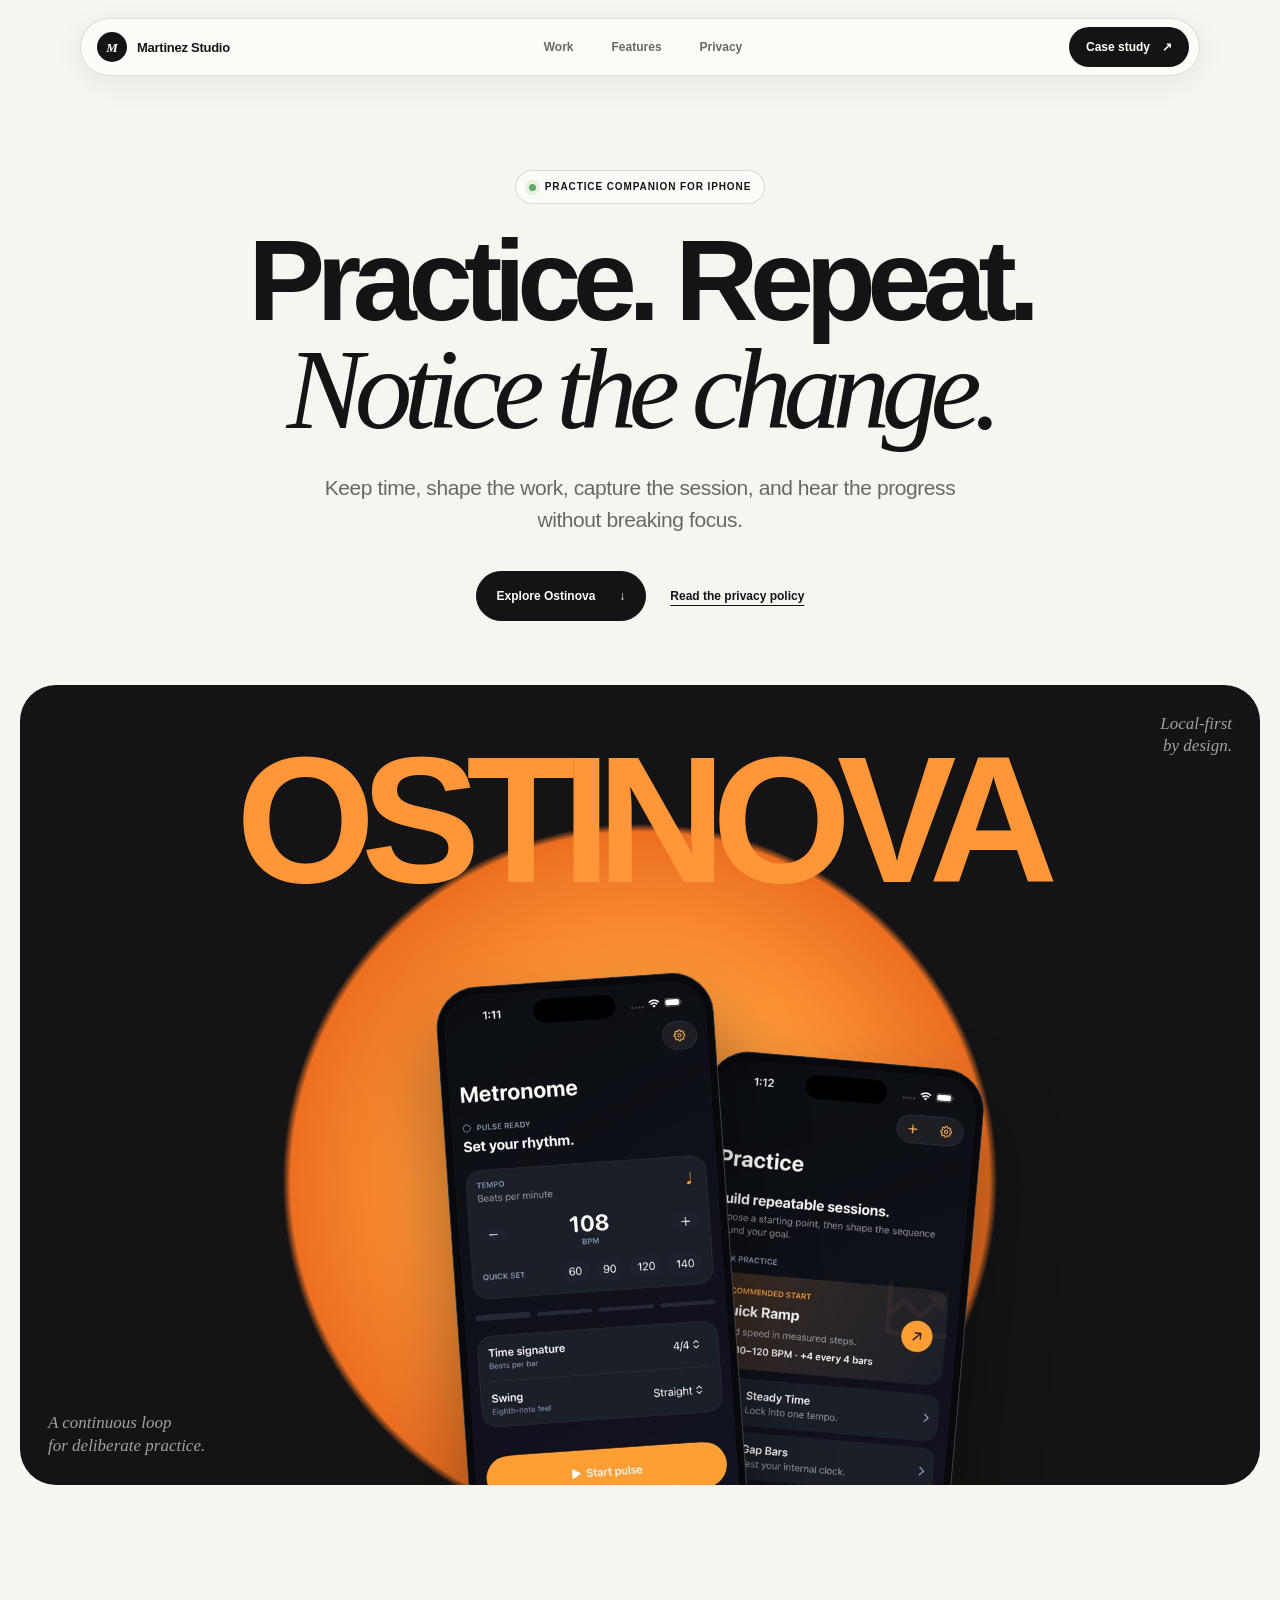
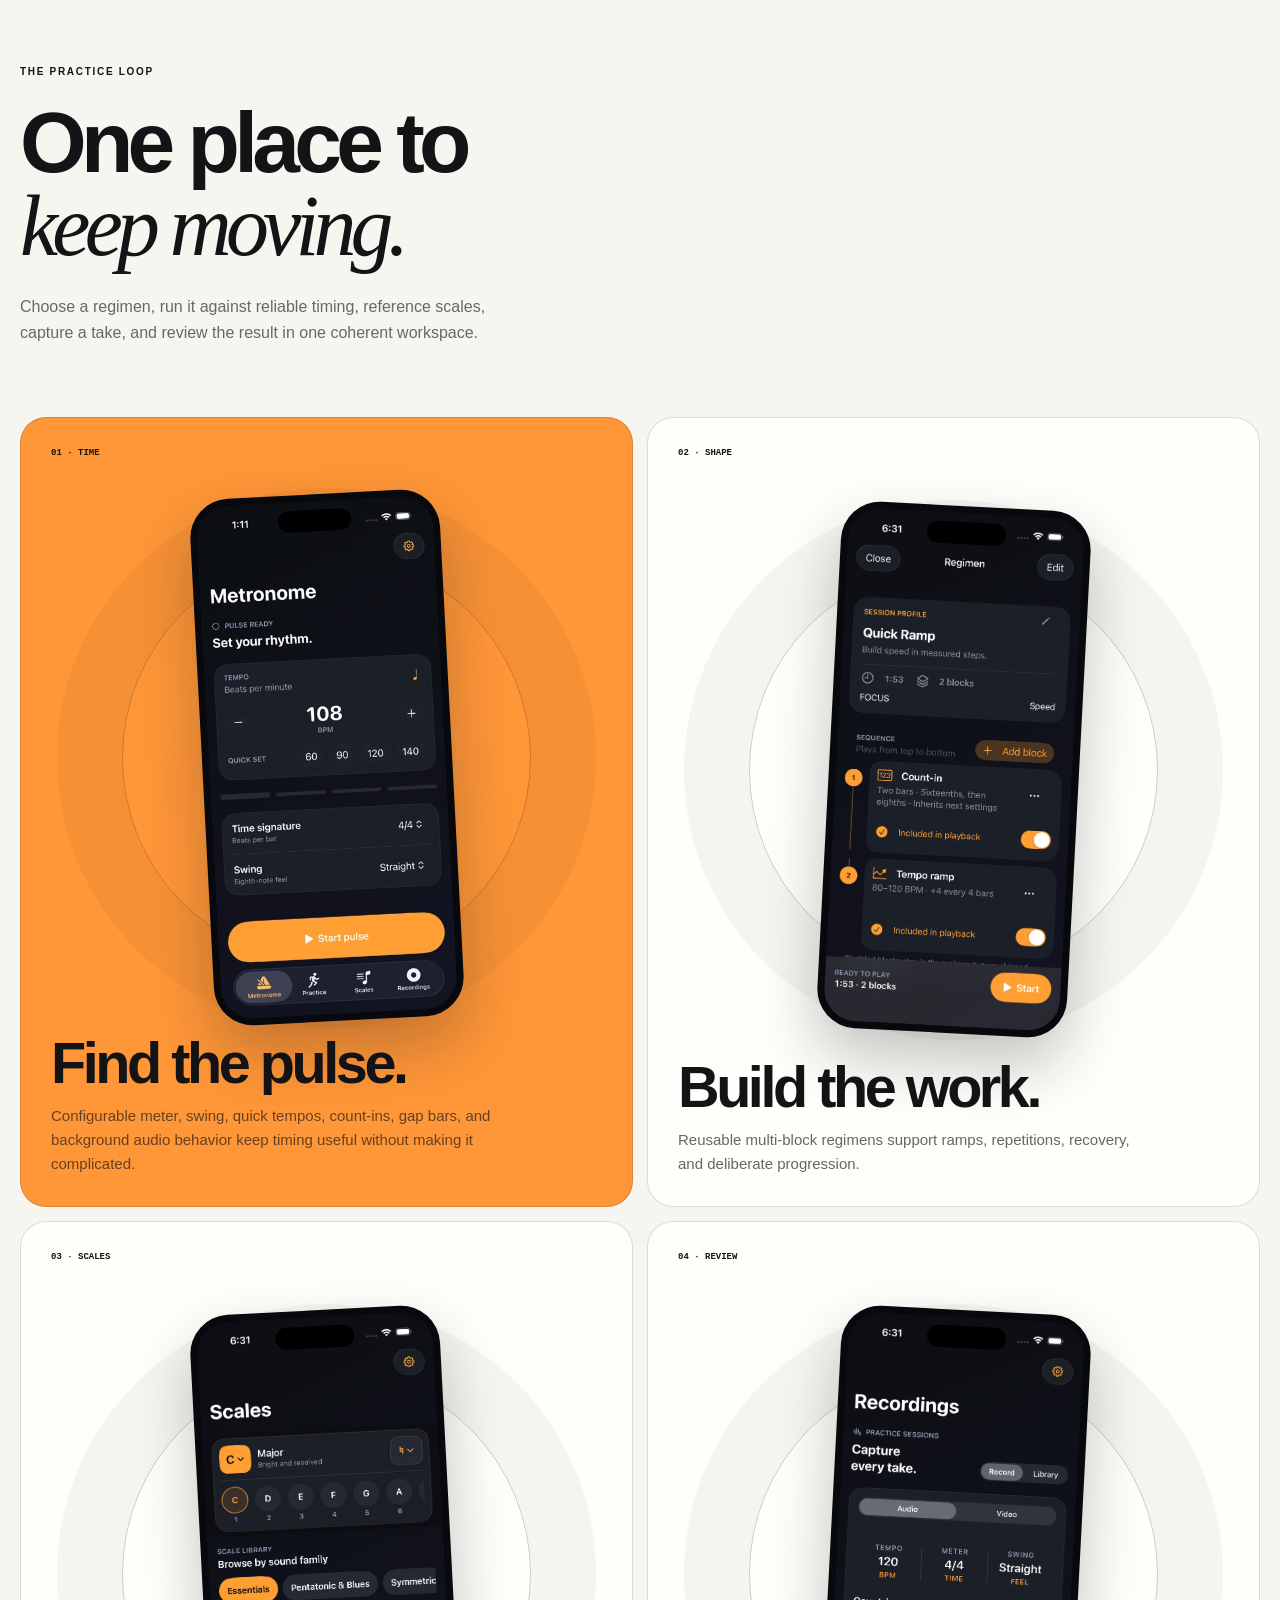
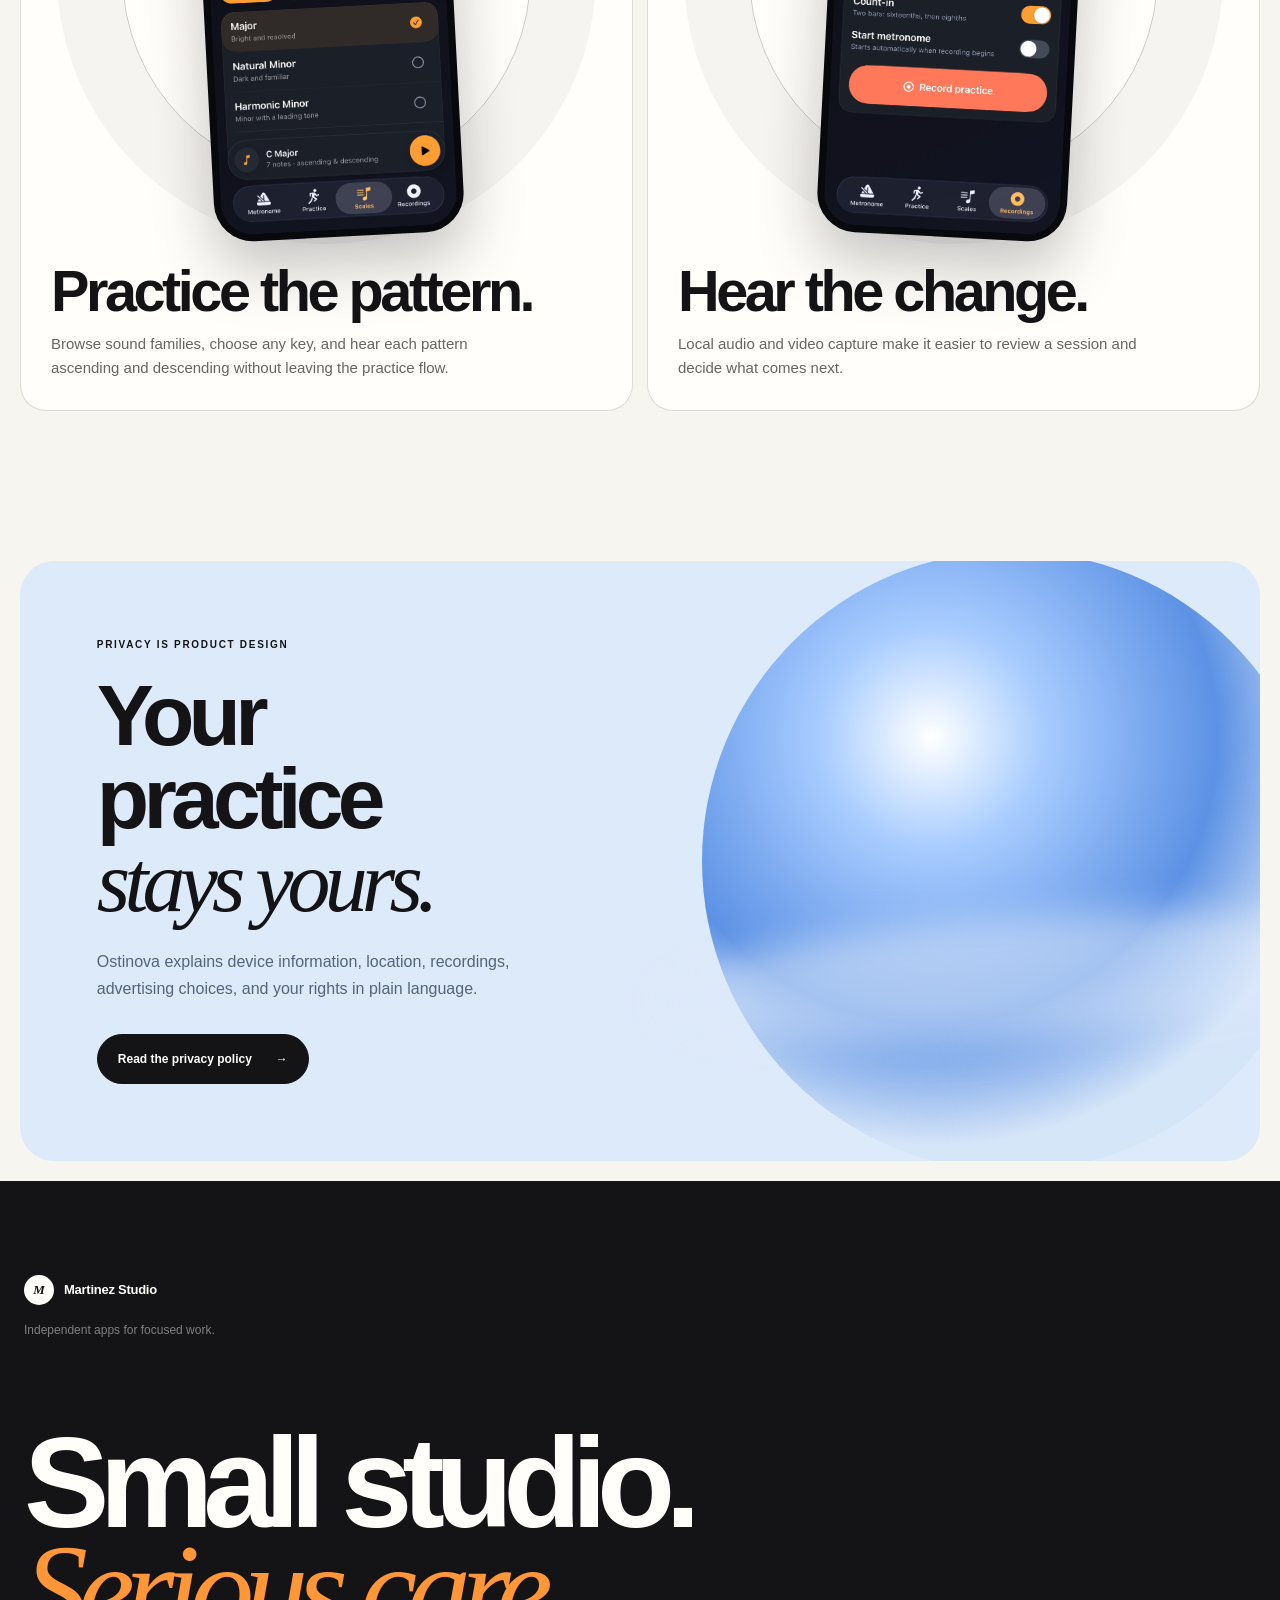
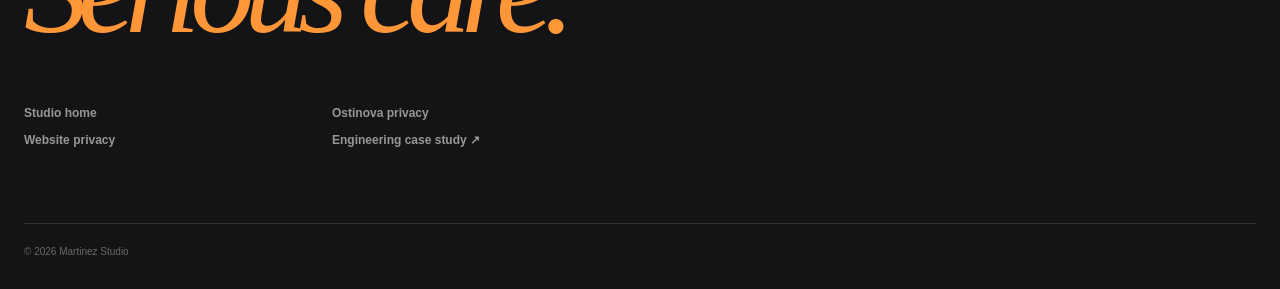
==== apps/ostinova/index.html @ c7e5cc9a "Add Dynamic Islands to Ostinova feature cards" ====
<!doctype html>
<html lang="en">
<head>
  <meta charset="utf-8">
  <meta name="viewport" content="width=device-width, initial-scale=1">
  <meta name="description" content="Ostinova is a local-first iPhone practice companion for timing, regimens, scales, recording, and review.">
  <meta name="theme-color" content="#f7f5f0">
  <title>Ostinova — Martinez Studio</title>
  <link rel="icon" href="../../favicon.svg" type="image/svg+xml">
  <link rel="stylesheet" href="../../styles.css">
  <script src="../../script.js" defer></script>
</head>
<body class="product-page">
  <a class="skip-link" href="#main">Skip to content</a>
  <header class="site-header" data-header>
    <a class="wordmark" href="../../"><span class="wordmark-glyph" aria-hidden="true">M</span><span>Martinez Studio</span></a>
    <nav aria-label="Primary navigation"><a href="../../#work">Work</a><a href="#details">Features</a><a href="privacy.html">Privacy</a></nav>
    <a class="nav-cta" href="https://github.com/omar-martinez-dev/ostinova-showcase">Case study <span aria-hidden="true">↗</span></a>
  </header>
  <main id="main">
    <section class="product-hero">
      <div class="hero-copy">
        <p class="eyebrow eyebrow-pill enter"><span aria-hidden="true"></span> Practice companion for iPhone</p>
        <h1 class="enter delay-1">Practice. Repeat.<br><em>Notice the change.</em></h1>
        <p class="hero-dek enter delay-2">Keep time, shape the work, capture the session, and hear the progress without breaking focus.</p>
        <div class="hero-actions enter delay-3"><a class="button button-dark" href="#details">Explore Ostinova <span aria-hidden="true">↓</span></a><a class="quiet-link" href="privacy.html">Read the privacy policy</a></div>
      </div>
      <div class="product-canvas enter delay-3" aria-label="Ostinova product interface preview">
        <p class="stage-word" aria-hidden="true">OSTINOVA</p>
        <p class="canvas-note canvas-note-left">A continuous loop<br>for deliberate practice.</p>
        <p class="canvas-note canvas-note-right">Local-first<br>by design.</p>
        <figure class="phone phone-main"><img src="../../assets/screenshots/ostinova-metronome.jpg" alt="Ostinova metronome set to 108 beats per minute"></figure>
        <figure class="phone phone-secondary"><img src="../../assets/screenshots/ostinova-practice.jpg" alt="Ostinova practice regimen library"></figure>
      </div>
    </section>

    <section class="product-details" id="details" aria-labelledby="details-title">
      <div class="feature-intro reveal"><p class="eyebrow">The practice loop</p><h2 id="details-title">One place to<br><em>keep moving.</em></h2><p>Choose a regimen, run it against reliable timing, reference scales, capture a take, and review the result in one coherent workspace.</p></div>
      <div class="feature-grid">
        <article class="feature-card reveal">
          <span class="card-number">01 · TIME</span>
          <div class="feature-visual"><div class="feature-device"><img src="../../assets/screenshots/ostinova-metronome.jpg" alt="Ostinova metronome interface"></div></div>
          <h3>Find the pulse.</h3>
          <p>Configurable meter, swing, quick tempos, count-ins, gap bars, and background audio behavior keep timing useful without making it complicated.</p>
        </article>
        <article class="feature-card card-mint reveal">
          <span class="card-number">02 · SHAPE</span>
          <div class="feature-visual"><div class="feature-device has-dynamic-island"><img src="../../assets/screenshots/ostinova-practice-regimen.jpeg" alt="Ostinova Quick Ramp practice regimen" loading="lazy"></div></div>
          <h3>Build the work.</h3>
          <p>Reusable multi-block regimens support ramps, repetitions, recovery, and deliberate progression.</p>
        </article>
        <article class="feature-card card-peach reveal">
          <span class="card-number">03 · SCALES</span>
          <div class="feature-visual"><div class="feature-device has-dynamic-island"><img src="../../assets/screenshots/ostinova-scales.jpeg" alt="Ostinova scale library and playback controls" loading="lazy"></div></div>
          <h3>Practice the pattern.</h3>
          <p>Browse sound families, choose any key, and hear each pattern ascending and descending without leaving the practice flow.</p>
        </article>
        <article class="feature-card card-lilac reveal">
          <span class="card-number">04 · REVIEW</span>
          <div class="feature-visual"><div class="feature-device has-dynamic-island"><img src="../../assets/screenshots/ostinova-recordings.jpeg" alt="Ostinova practice recording controls" loading="lazy"></div></div>
          <h3>Hear the change.</h3>
          <p>Local audio and video capture make it easier to review a session and decide what comes next.</p>
        </article>
      </div>
    </section>

    <section class="privacy-callout product-privacy reveal" aria-labelledby="product-privacy-title">
      <div class="privacy-orb" aria-hidden="true"></div>
      <div class="privacy-copy"><p class="eyebrow">Privacy is product design</p><h2 id="product-privacy-title">Your practice<br><em>stays yours.</em></h2><p>Ostinova explains device information, location, recordings, advertising choices, and your rights in plain language.</p><a class="button button-dark" href="privacy.html">Read the privacy policy <span aria-hidden="true">→</span></a></div>
    </section>
  </main>

  <footer>
    <div class="footer-top"><a class="wordmark" href="../../"><span class="wordmark-glyph" aria-hidden="true">M</span><span>Martinez Studio</span></a><p>Independent apps for focused work.</p></div>
    <p class="footer-statement">Small studio.<br><em>Serious care.</em></p>
    <div class="footer-links"><a href="../../">Studio home</a><a href="privacy.html">Ostinova privacy</a><a href="../../privacy.html">Website privacy</a><a href="https://github.com/omar-martinez-dev/ostinova-showcase">Engineering case study ↗</a></div>
    <p class="copyright">© <span data-year>2026</span> Martinez Studio</p>
  </footer>
</body>
</html>
---- styles.css ----
:root {
  color-scheme: light;
  --paper: #f7f5f0;
  --ink: #141416;
  --muted: #696865;
  --orange: #ff9638;
  --orange-deep: #ec6f22;
  --mint: #dceede;
  --lilac: #e7e1f7;
  --peach: #f4dfd1;
  --sky: #ddeafa;
  --line: rgba(20, 20, 22, .14);
  --white: #fffefa;
  --max: 1240px;
  --ease: cubic-bezier(.22, 1, .36, 1);
}

* { box-sizing: border-box; }
html { scroll-behavior: smooth; background: var(--paper); }
body { margin: 0; min-width: 320px; overflow-x: hidden; background: var(--paper); color: var(--ink); font-family: Inter, ui-sans-serif, -apple-system, BlinkMacSystemFont, "Segoe UI", sans-serif; -webkit-font-smoothing: antialiased; }
img { display: block; max-width: 100%; }
a { color: inherit; }
h1, h2, h3, p, figure { margin-top: 0; }
.skip-link { position: fixed; left: 16px; top: 12px; z-index: 100; padding: 10px 14px; background: var(--ink); color: var(--white); transform: translateY(-160%); }
.skip-link:focus { transform: translateY(0); }

.site-header { position: fixed; z-index: 30; top: 18px; left: 50%; width: min(calc(100% - 40px), 1120px); min-height: 58px; display: grid; grid-template-columns: 1fr auto 1fr; align-items: center; padding: 8px 10px 8px 16px; border: 1px solid var(--line); border-radius: 999px; background: rgba(255,254,250,.78); box-shadow: 0 8px 32px rgba(20,20,22,.06); backdrop-filter: blur(18px); transform: translateX(-50%); transition: background .25s, box-shadow .25s; }
.site-header.is-scrolled { background: rgba(255,254,250,.94); box-shadow: 0 12px 38px rgba(20,20,22,.1); }
.wordmark { display: inline-flex; align-items: center; gap: 10px; width: max-content; color: var(--ink); font-size: 13px; font-weight: 760; letter-spacing: -.02em; text-decoration: none; }
.wordmark-glyph { width: 30px; height: 30px; display: grid; place-items: center; border-radius: 50%; background: var(--ink); color: var(--white); font: italic 700 13px/1 Georgia, serif; }
nav { display: flex; align-items: center; gap: clamp(20px, 3vw, 38px); }
nav a, .nav-cta { color: var(--muted); font-size: 12px; font-weight: 650; text-decoration: none; }
nav a:hover, nav a:focus-visible, .nav-cta:hover, .nav-cta:focus-visible { color: var(--ink); }
.nav-cta { justify-self: end; min-height: 40px; display: inline-flex; align-items: center; gap: 12px; padding: 0 17px; border-radius: 999px; background: var(--ink); color: var(--white); }
.nav-cta:hover, .nav-cta:focus-visible { color: var(--white); }

.hero { width: min(calc(100% - 40px), var(--max)); margin: 0 auto; padding: 164px 0 58px; text-align: center; }
.hero-copy { width: min(900px, 100%); margin: 0 auto 74px; }
.eyebrow { margin-bottom: 22px; color: var(--ink); font-size: 10px; font-weight: 780; letter-spacing: .17em; line-height: 1.4; text-transform: uppercase; }
.eyebrow-pill { width: max-content; display: flex; align-items: center; gap: 9px; margin-inline: auto; padding: 9px 13px; border: 1px solid var(--line); border-radius: 999px; background: rgba(255,255,255,.55); letter-spacing: .09em; }
.eyebrow-pill span { width: 7px; height: 7px; border-radius: 50%; background: #62a865; box-shadow: 0 0 0 4px rgba(98,168,101,.13); }
h1 { margin-bottom: 28px; font-size: clamp(58px, 7.9vw, 108px); font-weight: 680; letter-spacing: -.074em; line-height: .94; }
h1 em, h2 em, .footer-statement em { font-family: Georgia, "Times New Roman", serif; font-weight: 400; }
.hero-dek { max-width: 660px; margin: 0 auto 34px; color: var(--muted); font-size: clamp(17px, 1.7vw, 21px); letter-spacing: -.02em; line-height: 1.55; }
.hero-actions { display: flex; align-items: center; justify-content: center; gap: 24px; }
.button { min-height: 50px; display: inline-flex; align-items: center; justify-content: center; gap: 24px; padding: 0 20px; border: 1px solid var(--ink); border-radius: 999px; font-size: 12px; font-weight: 750; text-decoration: none; transition: transform .25s var(--ease), background .25s; }
.button:hover { transform: translateY(-3px); }
.button-dark { background: var(--ink); color: var(--white); }
.button-light { border-color: var(--white); background: var(--white); color: var(--ink); }
.quiet-link, .text-link { font-size: 12px; font-weight: 700; text-underline-offset: 5px; }

.product-window { overflow: hidden; border: 1px solid rgba(20,20,22,.45); border-radius: 36px; background: var(--ink); box-shadow: 0 28px 80px rgba(20,20,22,.16); text-align: left; }
.window-bar { min-height: 54px; display: grid; grid-template-columns: 1fr auto 1fr; align-items: center; padding: 0 22px; border-bottom: 1px solid rgba(255,255,255,.12); color: rgba(255,255,255,.56); font: 650 9px/1 ui-monospace, SFMono-Regular, Consolas, monospace; letter-spacing: .11em; text-transform: uppercase; }
.window-bar span:last-child { text-align: right; }
.window-status { display: flex; align-items: center; gap: 8px; color: rgba(255,255,255,.82); }
.window-status::before { content: ""; width: 6px; height: 6px; border-radius: 50%; background: var(--orange); }
.window-stage { position: relative; min-height: clamp(570px, 59vw, 730px); overflow: hidden; background: radial-gradient(circle at 50% 60%, #ffad59 0, var(--orange-deep) 29%, #1a1717 30%, var(--ink) 69%); }
.stage-word { position: absolute; top: 7%; left: 50%; width: max-content; margin: 0; color: var(--orange); font-size: clamp(70px, 14vw, 184px); font-weight: 850; letter-spacing: -.08em; line-height: .8; transform: translateX(-50%); }
.stage-caption { position: absolute; z-index: 5; left: 28px; bottom: 27px; margin: 0; color: rgba(255,255,255,.66); font: italic clamp(15px, 1.5vw, 20px)/1.3 Georgia, serif; }
.stage-link { position: absolute; z-index: 5; right: 24px; bottom: 22px; min-height: 44px; display: inline-flex; align-items: center; gap: 18px; padding: 0 17px; border-radius: 999px; background: var(--white); color: var(--ink); font-size: 11px; font-weight: 760; text-decoration: none; }
.phone { position: absolute; z-index: 2; width: min(278px, 25vw); margin: 0; padding: 7px; overflow: hidden; border: 1px solid rgba(255,255,255,.22); border-radius: 42px; background: #08090c; box-shadow: 0 42px 82px rgba(0,0,0,.4); }
.phone img { border-radius: 34px; }
.product-window .phone-main { left: 50%; bottom: -17%; transform: translateX(-68%) rotate(-4deg); }
.product-window .phone-secondary { left: 50%; bottom: -25%; z-index: 1; transform: translateX(13%) rotate(5deg); }

.studio-strip { width: min(calc(100% - 40px), var(--max)); display: grid; grid-template-columns: repeat(3, 1fr); margin: 0 auto; padding: 48px 0 82px; border-bottom: 1px solid var(--line); }
.studio-strip p { margin: 0; color: var(--muted); font-size: 12px; font-weight: 650; text-align: center; }
.studio-strip p + p { border-left: 1px solid var(--line); }
.studio-strip span { margin-right: 8px; color: var(--ink); font: 700 9px ui-monospace, monospace; }

.work, .principles { width: min(calc(100% - 40px), var(--max)); margin: 0 auto; padding: clamp(100px, 12vw, 170px) 0; }
.section-heading { max-width: 920px; margin: 0 auto 76px; text-align: center; }
h2 { margin: 0; font-size: clamp(47px, 6.7vw, 88px); font-weight: 650; letter-spacing: -.067em; line-height: .97; }
.section-heading > p:last-child { max-width: 490px; margin: 28px auto 0; color: var(--muted); font-size: 16px; line-height: 1.65; }
.app-feature { display: grid; grid-template-columns: .92fr 1.08fr; min-height: 680px; overflow: hidden; border-radius: 34px; background: var(--ink); color: var(--white); box-shadow: 0 28px 70px rgba(20,20,22,.12); }
.app-copy { display: flex; flex-direction: column; justify-content: center; padding: clamp(38px, 5vw, 72px); }
.app-meta { display: flex; align-items: center; gap: 14px; margin-bottom: 52px; }
.app-meta img { border-radius: 14px; }
.app-meta .eyebrow { margin-bottom: 5px; color: var(--orange); letter-spacing: .11em; }
.app-meta p:last-child { margin: 0; color: rgba(255,255,255,.5); font-size: 11px; }
.app-feature h3 { margin-bottom: 20px; font-size: clamp(62px, 7vw, 94px); letter-spacing: -.075em; line-height: .86; }
.app-tagline { max-width: 450px; margin-bottom: 20px; font: italic clamp(24px, 2.6vw, 37px)/1.12 Georgia, serif; }
.app-description { max-width: 500px; margin-bottom: 34px; color: rgba(255,255,255,.57); font-size: 15px; line-height: 1.7; }
.app-actions { display: flex; align-items: center; flex-wrap: wrap; gap: 17px 22px; }
.app-actions .text-link { color: rgba(255,255,255,.75); }
.app-visual { position: relative; min-height: 680px; overflow: hidden; display: grid; place-items: center; background: var(--orange); }
.app-visual::before { content: "OSTINOVA"; position: absolute; top: 7%; left: 50%; color: rgba(20,20,22,.86); font-size: clamp(52px, 7vw, 100px); font-weight: 850; letter-spacing: -.08em; line-height: .8; transform: translateX(-50%); }
.app-visual::after { content: ""; position: absolute; bottom: -24%; width: 78%; aspect-ratio: 1; border: 1px solid rgba(20,20,22,.28); border-radius: 50%; box-shadow: 0 0 0 72px rgba(20,20,22,.05), 0 0 0 144px rgba(20,20,22,.04); }
.app-visual img { position: relative; z-index: 2; width: min(285px, 58%); border: 7px solid #08090c; border-radius: 41px; box-shadow: 0 38px 68px rgba(20,20,22,.29); transform: translateY(75px) rotate(2deg); transition: transform .55s var(--ease); }
.app-visual:hover img { transform: translateY(60px) rotate(0); }
.app-visual-label { position: absolute; z-index: 3; right: 23px; bottom: 22px; color: rgba(20,20,22,.78); font-size: 9px; font-weight: 800; letter-spacing: .13em; text-transform: uppercase; }

.principles { border-top: 1px solid var(--line); }
.principles-intro { max-width: 800px; margin-bottom: 66px; }
.principles-intro h2 em { color: var(--muted); }
.principle-grid { display: grid; grid-template-columns: repeat(3, 1fr); gap: 14px; }
.principle-card { min-height: 420px; display: flex; flex-direction: column; padding: 25px; border: 1px solid rgba(20,20,22,.1); border-radius: 26px; }
.card-number { font: 700 9px ui-monospace, monospace; }
.card-symbol { width: 58px; height: 58px; display: grid; place-items: center; margin: 60px auto 52px; border: 1px solid rgba(20,20,22,.15); border-radius: 50%; background: rgba(255,255,255,.38); font: 400 28px/1 Georgia, serif; }
.principle-card h3 { margin: auto 0 13px; font-size: clamp(27px, 2.8vw, 39px); letter-spacing: -.05em; line-height: 1; }
.principle-card p { margin: 0; color: rgba(20,20,22,.65); font-size: 14px; line-height: 1.55; }
.card-mint { background: var(--mint); }.card-lilac { background: var(--lilac); }.card-peach { background: var(--peach); }

.privacy-callout { position: relative; width: min(calc(100% - 40px), var(--max)); min-height: 590px; display: flex; align-items: center; margin: 0 auto 20px; overflow: hidden; border-radius: 34px; background: var(--sky); }
.privacy-orb { position: absolute; right: -5%; width: min(620px, 58vw); aspect-ratio: 1; border-radius: 50%; background: radial-gradient(circle at 37% 30%, #fff 0, #a8ccff 19%, #5c91e4 49%, rgba(92,145,228,.05) 70%); filter: blur(.2px); }
.privacy-orb::after { content: ""; position: absolute; left: -8%; right: -8%; bottom: 21%; height: 20%; border-radius: 50%; background: rgba(221,234,250,.56); filter: blur(18px); transform: rotate(-4deg); }
.privacy-copy { position: relative; z-index: 2; width: min(610px, 56%); padding: clamp(38px, 6vw, 82px); }
.privacy-copy > p:not(.eyebrow) { max-width: 460px; margin: 25px 0 32px; color: #53647b; font-size: 16px; line-height: 1.65; }

footer { display: grid; grid-template-columns: 1fr 1fr; gap: 40px 80px; padding: 94px max(24px, calc((100% - var(--max)) / 2)) 32px; background: var(--ink); color: var(--white); }
footer .wordmark { color: var(--white); }
footer .wordmark-glyph { background: var(--white); color: var(--ink); }
.footer-top > p { margin: 18px 0 0; color: rgba(255,255,255,.46); font-size: 12px; }
.footer-statement { grid-column: 1 / -1; margin: 54px 0 24px; font-size: clamp(58px, 10vw, 138px); font-weight: 650; letter-spacing: -.078em; line-height: .82; }
.footer-statement em { color: var(--orange); }
.footer-links { align-self: end; display: grid; grid-template-columns: repeat(2, minmax(140px, 1fr)); gap: 13px 40px; }
.footer-links a { color: rgba(255,255,255,.56); font-size: 12px; font-weight: 650; text-decoration: none; }
.footer-links a:hover { color: var(--white); }
.copyright { grid-column: 1 / -1; margin: 36px 0 0; padding-top: 22px; border-top: 1px solid rgba(255,255,255,.12); color: rgba(255,255,255,.36); font-size: 10px; }

.product-hero { width: min(calc(100% - 40px), var(--max)); margin: 0 auto; padding: 170px 0 70px; text-align: center; }
.product-hero .hero-copy { margin-bottom: 64px; }
.product-hero h1 { font-size: clamp(62px, 9vw, 122px); }
.product-canvas { position: relative; min-height: clamp(600px, 66vw, 800px); overflow: hidden; border-radius: 36px; background: radial-gradient(circle at 50% 62%, #ffab53 0, var(--orange) 26%, var(--orange-deep) 44%, #141416 45%); }
.product-canvas .stage-word { top: 8%; color: var(--orange); }
.product-canvas .phone-main { left: 50%; bottom: -10%; transform: translateX(-67%) rotate(-4deg); }
.product-canvas .phone-secondary { left: 50%; bottom: -20%; z-index: 1; transform: translateX(16%) rotate(5deg); }
.canvas-note { position: absolute; z-index: 5; margin: 0; color: rgba(255,255,255,.6); font: italic 17px/1.3 Georgia, serif; text-align: left; }
.canvas-note-left { left: 28px; bottom: 28px; }.canvas-note-right { right: 28px; top: 28px; text-align: right; }
.product-details { width: min(calc(100% - 40px), var(--max)); margin: 0 auto; padding: 110px 0 150px; }
.feature-intro { max-width: 760px; margin-bottom: 70px; }
.feature-intro > p:last-child { max-width: 520px; margin: 26px 0 0; color: var(--muted); font-size: 16px; line-height: 1.65; }
.feature-grid { display: grid; grid-template-columns: repeat(2, minmax(0, 1fr)); gap: 14px; }
.feature-card { min-height: 790px; display: flex; flex-direction: column; padding: 30px; border-radius: 26px; background: var(--white); border: 1px solid var(--line); }
.feature-card:first-child { background: var(--orange); }
.feature-card .card-number { margin-bottom: 22px; }
.feature-card h3 { margin-bottom: 13px; font-size: clamp(36px, 4.5vw, 66px); letter-spacing: -.06em; line-height: .95; }
.feature-card p { max-width: 480px; margin-bottom: 0; color: rgba(20,20,22,.65); font-size: 15px; line-height: 1.6; }
.feature-visual { position: relative; flex: 1; display: grid; place-items: center; min-height: 420px; }
.feature-visual::before { content: ""; position: absolute; width: 74%; aspect-ratio: 1; border: 1px solid rgba(20,20,22,.22); border-radius: 50%; box-shadow: 0 0 0 65px rgba(20,20,22,.04); }
.feature-device { position: relative; z-index: 2; width: min(250px, 63%); overflow: hidden; padding: 7px; border-radius: 39px; background: #08090c; box-shadow: 0 28px 60px rgba(20,20,22,.25); transform: rotate(-3deg); }
.feature-device img { width: 100%; border-radius: 32px; }
.feature-device.has-dynamic-island::after { content: ""; position: absolute; z-index: 3; top: calc(7px + 1.75%); left: 50%; width: 31.5%; aspect-ratio: 116 / 32; border-radius: 999px; background: #000; transform: translateX(-50%); pointer-events: none; }
.feature-card:nth-child(even) .feature-device { transform: rotate(3deg); }
.product-privacy { margin-bottom: 20px; }

.content-page { width: min(760px, calc(100% - 44px)); margin: 0 auto; padding: 150px 0 100px; }
.content-page h1 { font-size: clamp(54px, 8vw, 96px); }
.content-page h2 { margin: 54px 0 16px; font-size: clamp(28px, 4vw, 44px); }
.content-page p, .content-page li { color: var(--muted); font-size: 17px; line-height: 1.75; }
.content-page .lead { color: var(--ink); font-size: clamp(21px, 3vw, 29px); }

.enter { opacity: 0; transform: translateY(22px); animation: enter .85s var(--ease) forwards; }
.delay-1 { animation-delay: .08s; }.delay-2 { animation-delay: .16s; }.delay-3 { animation-delay: .24s; }
.reveal { opacity: 0; transform: translateY(26px); transition: opacity .8s var(--ease), transform .8s var(--ease); }
.reveal.is-visible { opacity: 1; transform: none; }
@keyframes enter { to { opacity: 1; transform: none; } }

@media (max-width: 920px) {
  .site-header { grid-template-columns: 1fr auto; }
  .site-header nav { display: none; }
  .phone { width: min(270px, 36vw); }
  .app-feature { grid-template-columns: 1fr; }
  .app-visual { min-height: 620px; }
  .principle-grid { grid-template-columns: 1fr; }
  .principle-card { min-height: 330px; }
  .card-symbol { margin: 30px auto; }
  .feature-grid { grid-template-columns: 1fr; }
  .feature-card, .feature-card:first-child { min-height: 720px; }
}

@media (max-width: 680px) {
  .site-header { top: 10px; width: calc(100% - 20px); padding-left: 12px; }
  .wordmark > span:last-child { display: none; }
  .hero, .product-hero { width: min(calc(100% - 24px), var(--max)); padding-top: 124px; }
  .hero-copy { margin-bottom: 48px; }
  h1 { font-size: clamp(49px, 15.5vw, 70px); }
  .hero-actions { flex-direction: column; gap: 18px; }
  .product-window, .product-canvas { border-radius: 24px; }
  .window-bar { grid-template-columns: 1fr 1fr; padding-inline: 15px; }
  .window-bar span:last-child { display: none; }
  .window-stage, .product-canvas { min-height: 505px; }
  .stage-word { top: 10%; font-size: 17vw; }
  .phone { width: min(215px, 52vw); border-radius: 34px; }
  .phone img { border-radius: 27px; }
  .product-window .phone-main, .product-canvas .phone-main { bottom: -10%; transform: translateX(-70%) rotate(-4deg); }
  .product-window .phone-secondary, .product-canvas .phone-secondary { bottom: -19%; transform: translateX(10%) rotate(5deg); }
  .stage-caption { display: none; }
  .stage-link { right: 50%; bottom: 16px; transform: translateX(50%); white-space: nowrap; }
  .studio-strip { width: calc(100% - 24px); grid-template-columns: 1fr; padding-block: 30px 64px; }
  .studio-strip p { padding: 13px 0; }
  .studio-strip p + p { border-left: 0; border-top: 1px solid var(--line); }
  .work, .principles, .product-details, .privacy-callout { width: calc(100% - 24px); }
  .app-feature { border-radius: 24px; }
  .app-copy { padding: 38px 24px 44px; }
  .app-visual { min-height: 530px; }
  .app-visual img { width: min(235px, 62%); }
  .privacy-callout { min-height: 620px; align-items: flex-end; border-radius: 24px; }
  .privacy-orb { top: -7%; right: -23%; width: 110vw; }
  .privacy-copy { width: 100%; padding: 32px 25px 38px; }
  footer { grid-template-columns: 1fr; padding-top: 70px; }
  .footer-statement { margin-top: 36px; }
  .footer-links { grid-template-columns: 1fr; }
  .canvas-note-right { display: none; }
  .feature-card, .feature-card:first-child { min-height: 680px; }
}

@media (prefers-reduced-motion: reduce) {
  html { scroll-behavior: auto; }
  *, *::before, *::after { animation: none !important; transition: none !important; }
  .enter, .reveal { opacity: 1; transform: none; }
}
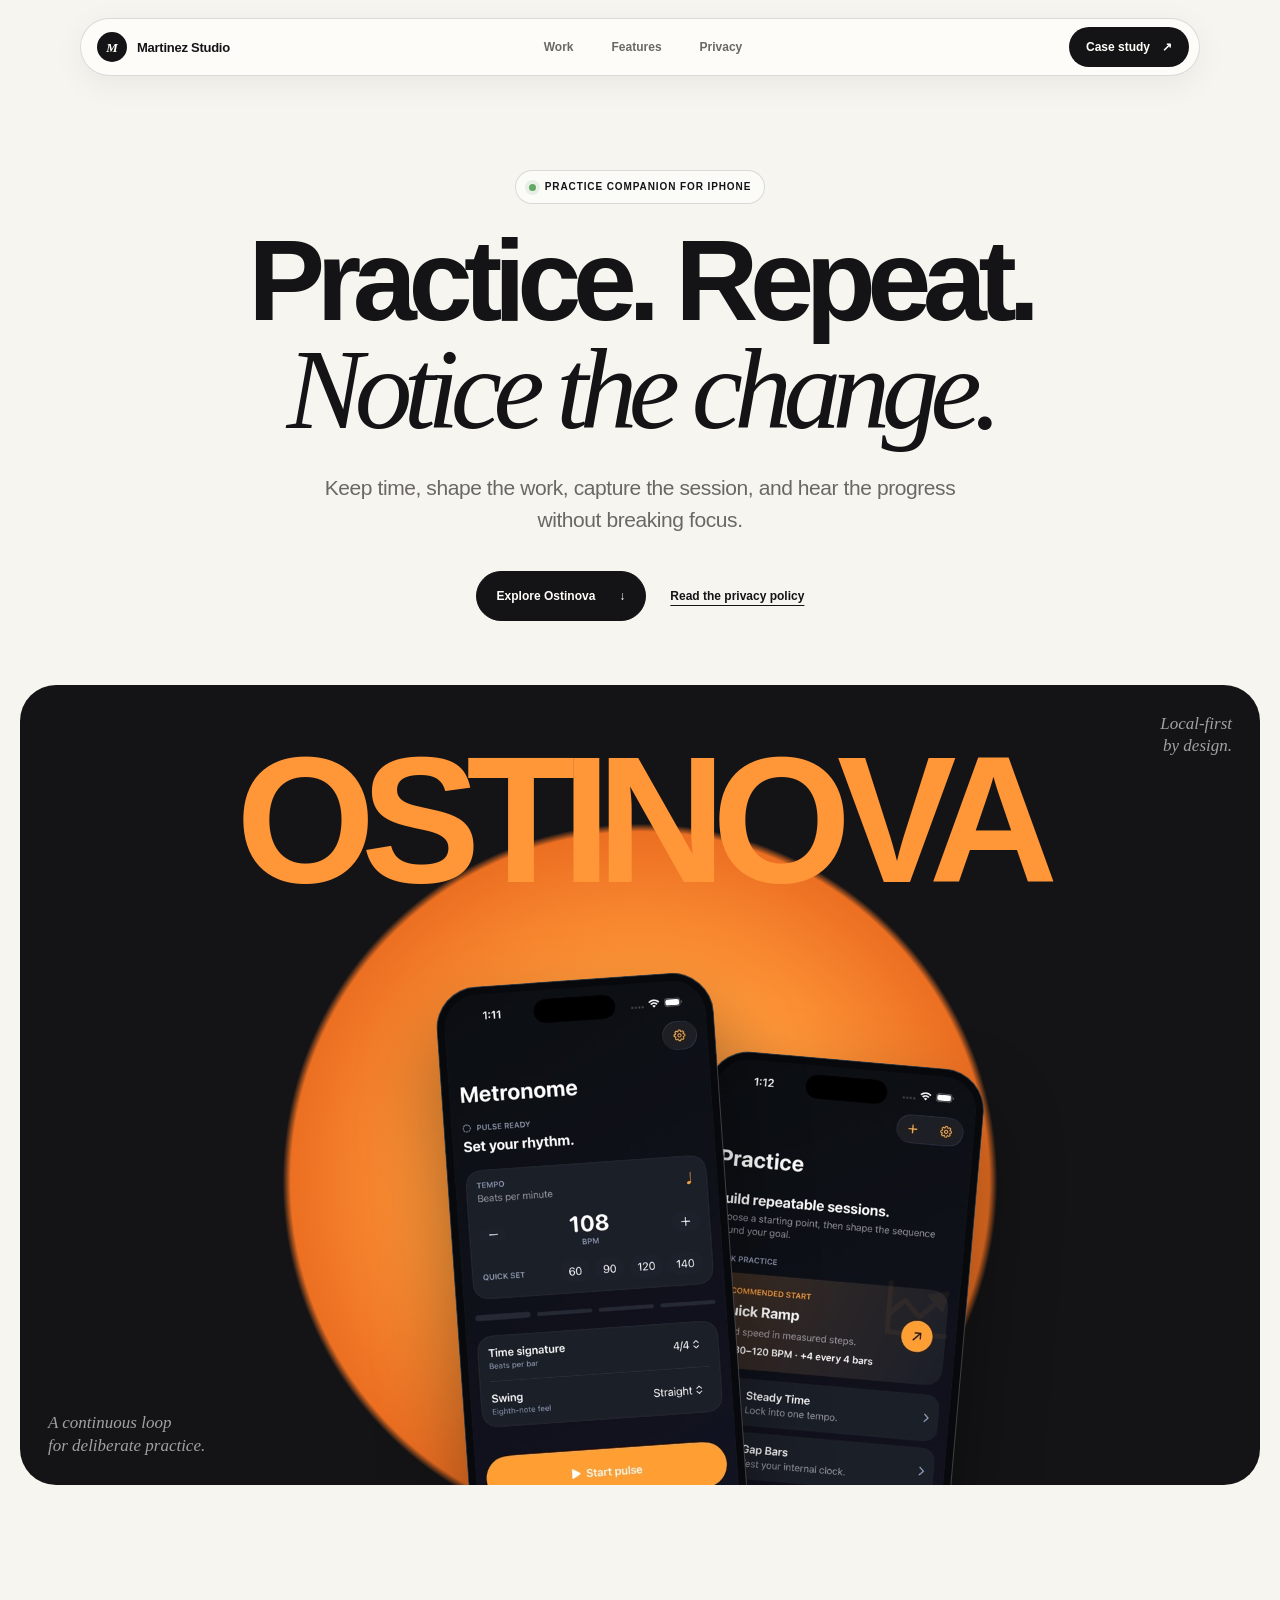
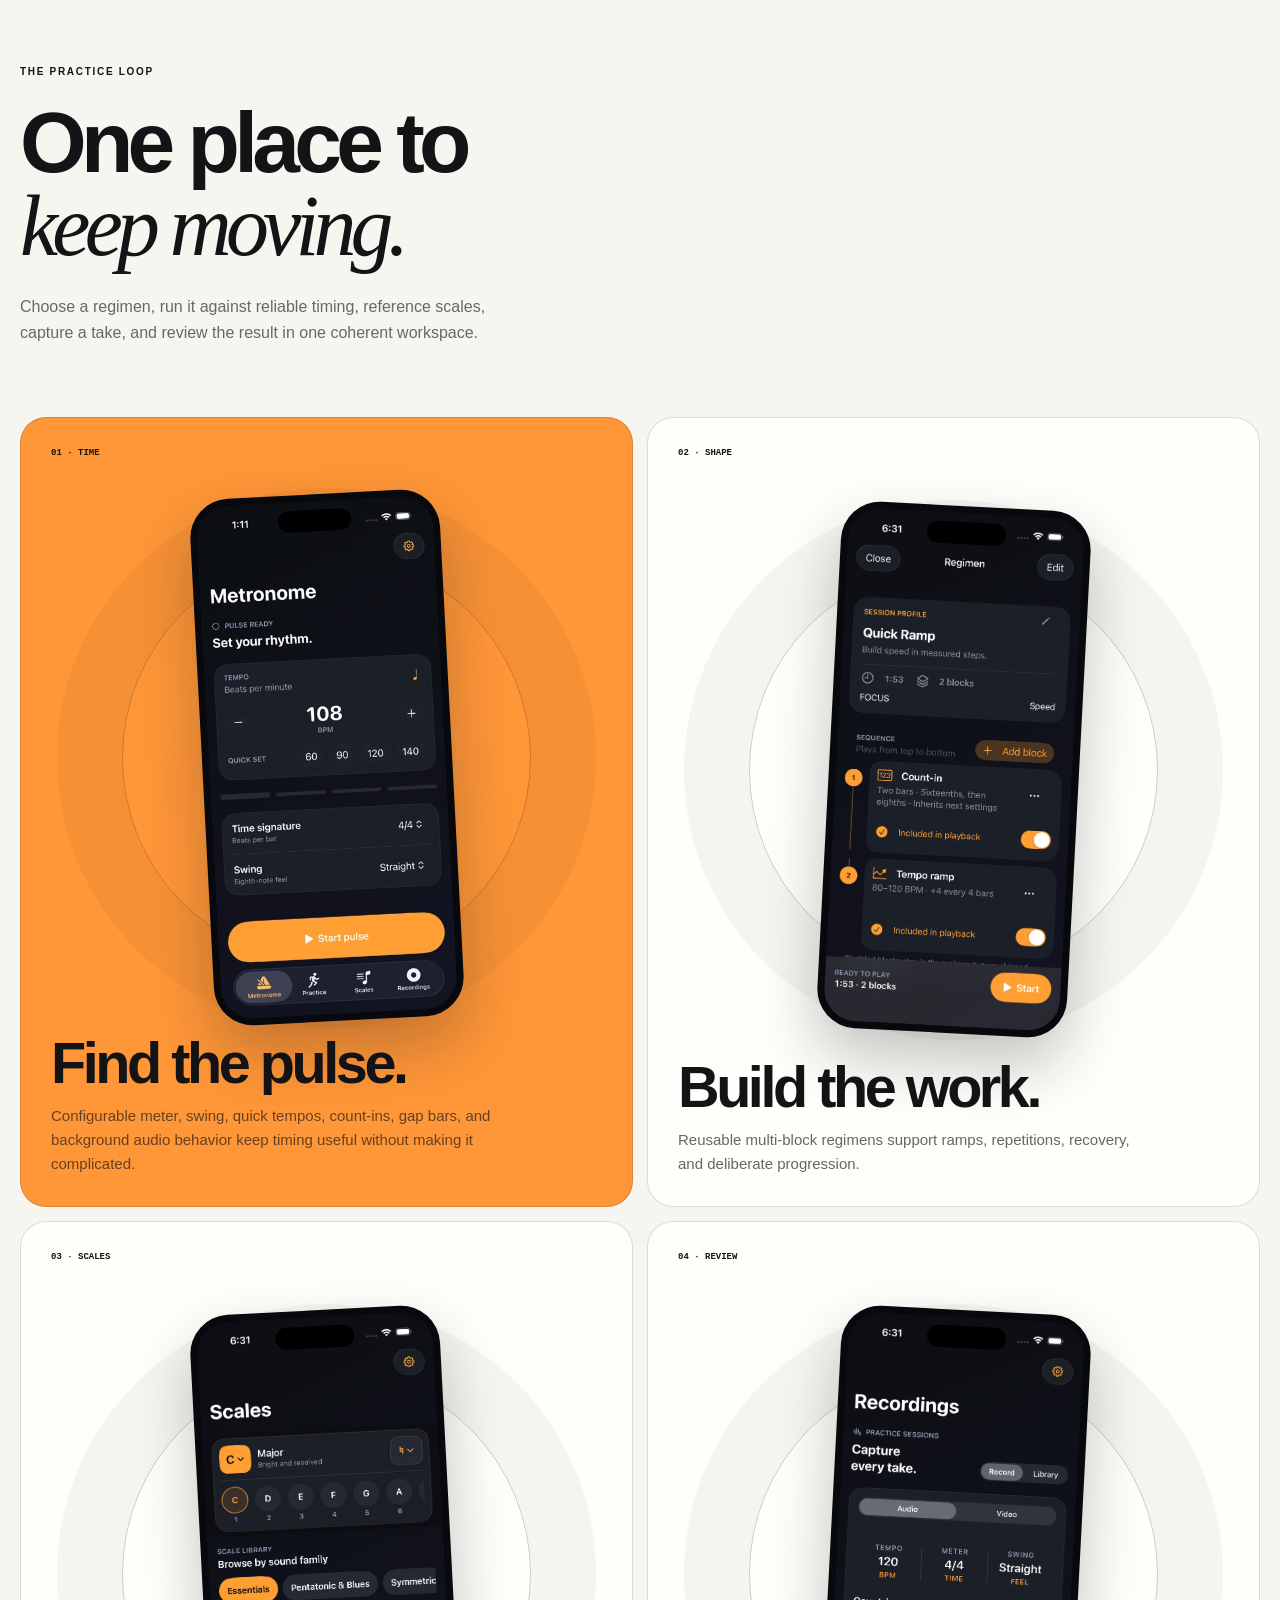
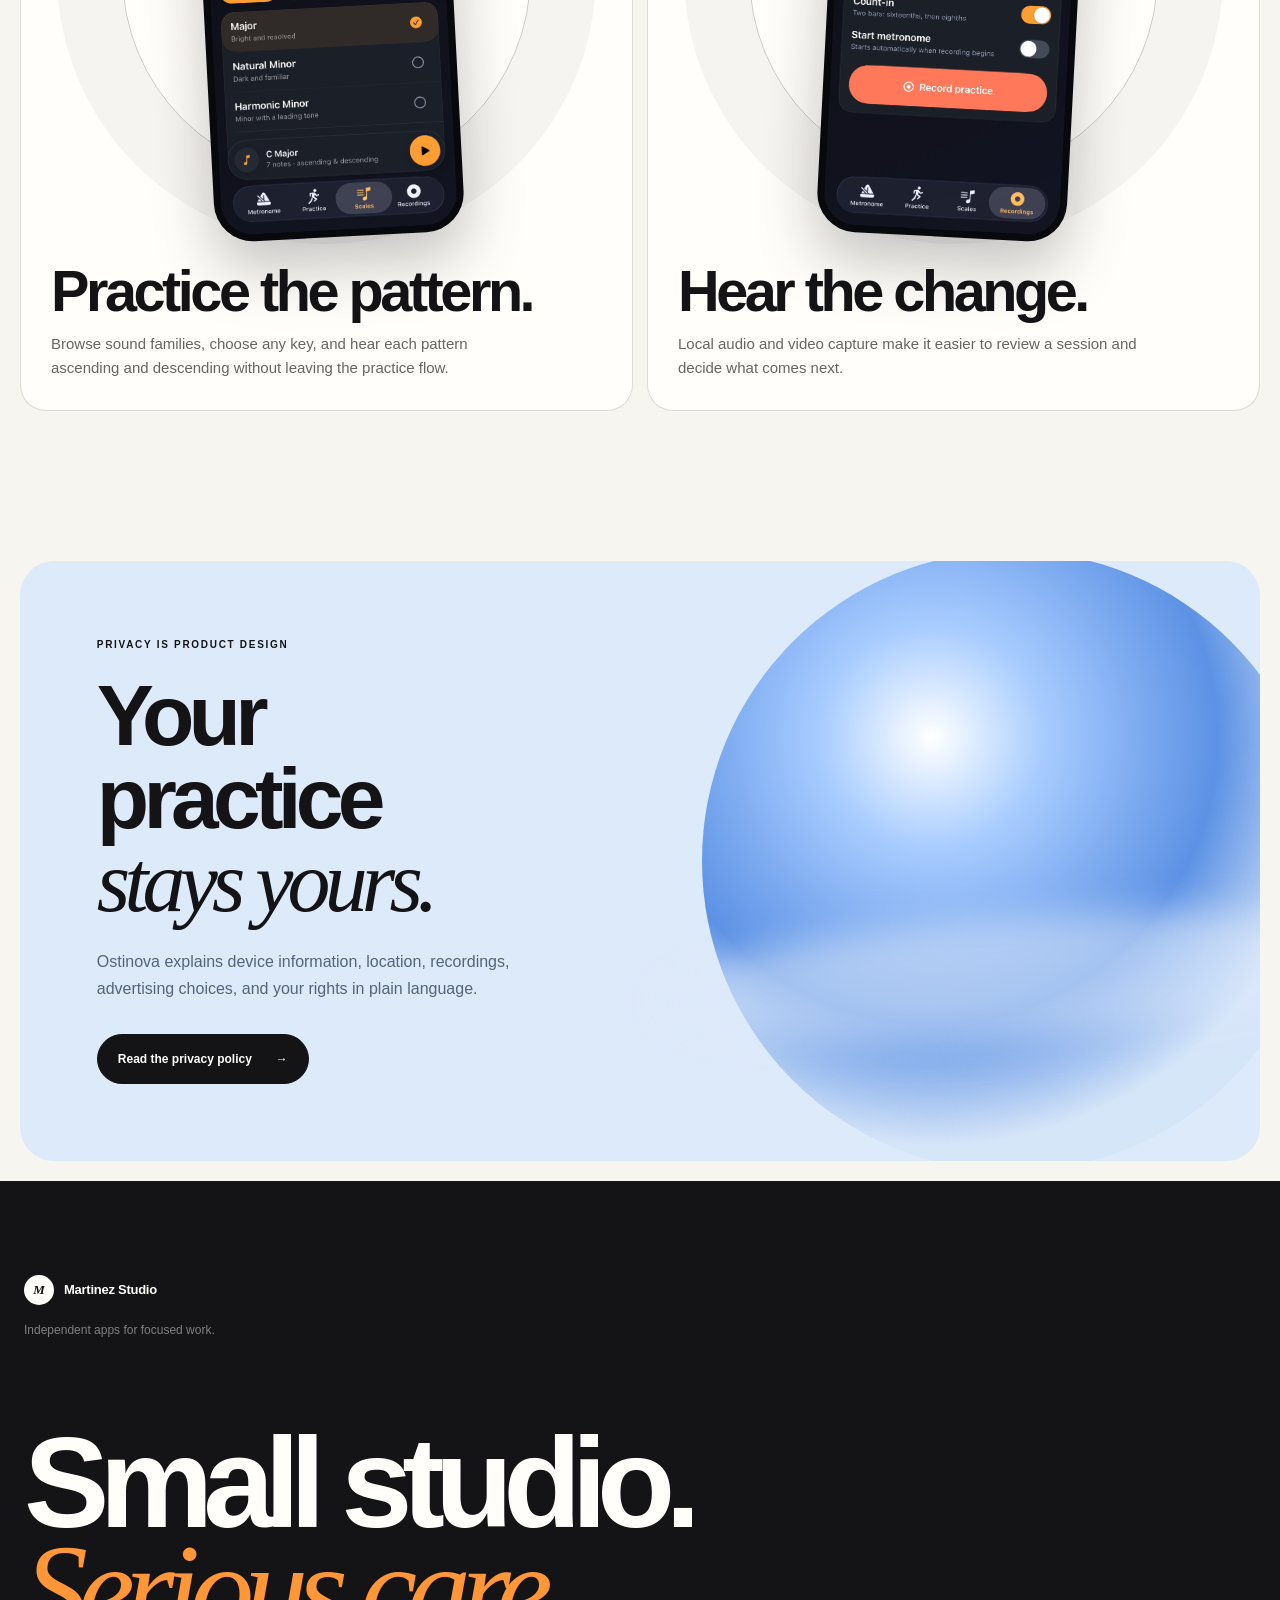
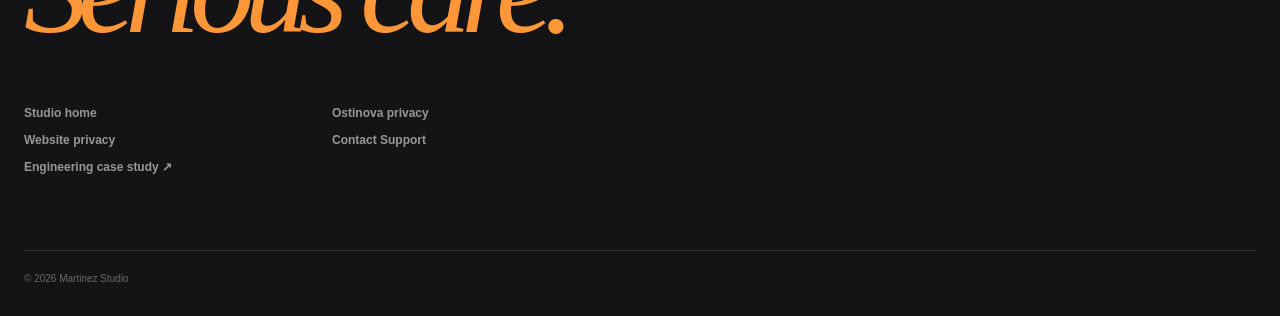
==== commit 2d81d6a8: "Add website privacy and support pages" ====
--- a/apps/ostinova/index.html
+++ b/apps/ostinova/index.html
@@ -73,7 +73,7 @@
   <footer>
     <div class="footer-top"><a class="wordmark" href="../../"><span class="wordmark-glyph" aria-hidden="true">M</span><span>Martinez Studio</span></a><p>Independent apps for focused work.</p></div>
     <p class="footer-statement">Small studio.<br><em>Serious care.</em></p>
-    <div class="footer-links"><a href="../../">Studio home</a><a href="privacy.html">Ostinova privacy</a><a href="../../privacy.html">Website privacy</a><a href="https://github.com/omar-martinez-dev/ostinova-showcase">Engineering case study ↗</a></div>
+    <div class="footer-links"><a href="../../">Studio home</a><a href="privacy.html">Ostinova privacy</a><a href="../../privacy.html">Website privacy</a><a href="../../support.html">Contact Support</a><a href="https://github.com/omar-martinez-dev/ostinova-showcase">Engineering case study ↗</a></div>
     <p class="copyright">© <span data-year>2026</span> Martinez Studio</p>
   </footer>
 </body>
--- a/styles.css
+++ b/styles.css
@@ -150,6 +150,28 @@
 .content-page p, .content-page li { color: var(--muted); font-size: 17px; line-height: 1.75; }
 .content-page .lead { color: var(--ink); font-size: clamp(21px, 3vw, 29px); }
 
+.legal-page, .support-main { width: min(1040px, calc(100% - 44px)); margin: 0 auto; padding: 160px 0 120px; }
+.legal-hero { padding-bottom: 64px; border-bottom: 1px solid var(--line); }
+.legal-hero h1, .support-main h1 { max-width: 900px; margin-bottom: 30px; font-size: clamp(54px, 8vw, 100px); }
+.legal-hero .lead { max-width: 680px; margin: 0; color: var(--muted); font-size: clamp(19px, 2.2vw, 25px); line-height: 1.55; }
+.legal-updated { margin: 28px 0 0; color: var(--muted); font: 700 10px/1.4 ui-monospace, SFMono-Regular, Consolas, monospace; letter-spacing: .12em; text-transform: uppercase; }
+.legal-layout { display: grid; grid-template-columns: 220px minmax(0, 1fr); gap: clamp(50px, 8vw, 100px); padding-top: 64px; align-items: start; }
+.legal-nav { position: sticky; top: 110px; padding: 24px; border: 1px solid var(--line); border-radius: 22px; background: var(--white); }
+.legal-nav p { margin: 0 0 14px; font: 780 10px/1.4 ui-monospace, SFMono-Regular, Consolas, monospace; letter-spacing: .12em; text-transform: uppercase; }
+.legal-nav ol { display: grid; gap: 11px; margin: 0; padding-left: 20px; color: var(--muted); font-size: 13px; line-height: 1.45; }
+.legal-nav a { text-decoration: none; }
+.legal-nav a:hover, .legal-nav a:focus-visible { color: var(--ink); text-decoration: underline; text-underline-offset: 4px; }
+.legal-sections section { scroll-margin-top: 110px; }
+.legal-sections section + section { margin-top: 54px; padding-top: 54px; border-top: 1px solid var(--line); }
+.legal-sections h2 { margin: 0 0 18px; font-size: clamp(30px, 4vw, 48px); letter-spacing: -.05em; line-height: 1; }
+.legal-sections p, .legal-sections li { color: var(--muted); font-size: 16px; line-height: 1.75; }
+.legal-sections ul { display: grid; gap: 10px; padding-left: 22px; }
+.legal-sections a, .support-card a { font-weight: 750; text-underline-offset: 5px; }
+.support-main { min-height: 78vh; }
+.support-main .eyebrow { margin-bottom: 24px; }
+.support-card { margin-top: 54px; padding: clamp(34px, 6vw, 70px); border: 1px solid rgba(20,20,22,.16); border-radius: 34px; background: var(--orange); }
+.support-card p { max-width: 760px; margin: 0; font-size: clamp(22px, 3.5vw, 38px); letter-spacing: -.035em; line-height: 1.3; }
+
 .enter { opacity: 0; transform: translateY(22px); animation: enter .85s var(--ease) forwards; }
 .delay-1 { animation-delay: .08s; }.delay-2 { animation-delay: .16s; }.delay-3 { animation-delay: .24s; }
 .reveal { opacity: 0; transform: translateY(26px); transition: opacity .8s var(--ease), transform .8s var(--ease); }
@@ -167,6 +189,8 @@
   .card-symbol { margin: 30px auto; }
   .feature-grid { grid-template-columns: 1fr; }
   .feature-card, .feature-card:first-child { min-height: 720px; }
+  .legal-layout { grid-template-columns: 1fr; }
+  .legal-nav { position: static; }
 }
 
 @media (max-width: 680px) {
@@ -203,6 +227,10 @@
   .footer-links { grid-template-columns: 1fr; }
   .canvas-note-right { display: none; }
   .feature-card, .feature-card:first-child { min-height: 680px; }
+  .legal-page, .support-main { width: calc(100% - 24px); padding-top: 124px; }
+  .legal-hero { padding-bottom: 44px; }
+  .legal-layout { gap: 42px; padding-top: 42px; }
+  .support-card { border-radius: 24px; }
 }
 
 @media (prefers-reduced-motion: reduce) {
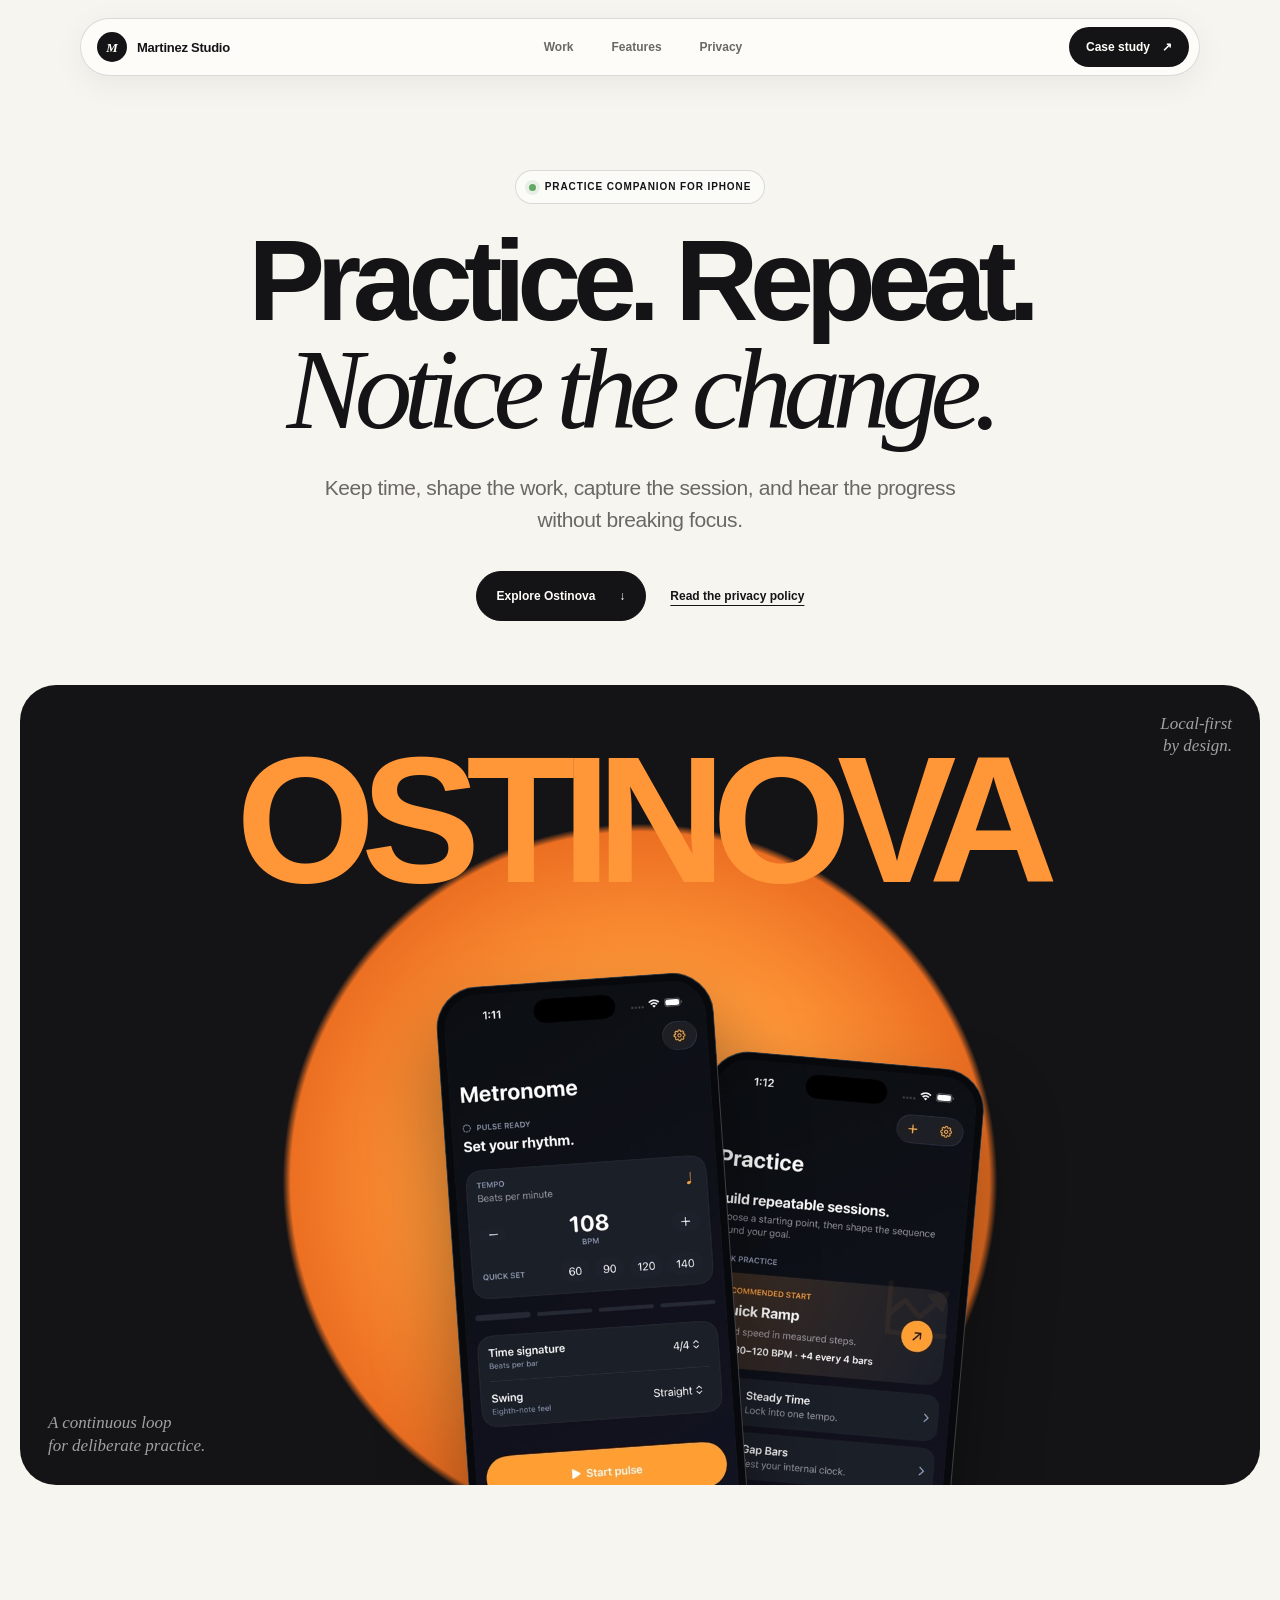
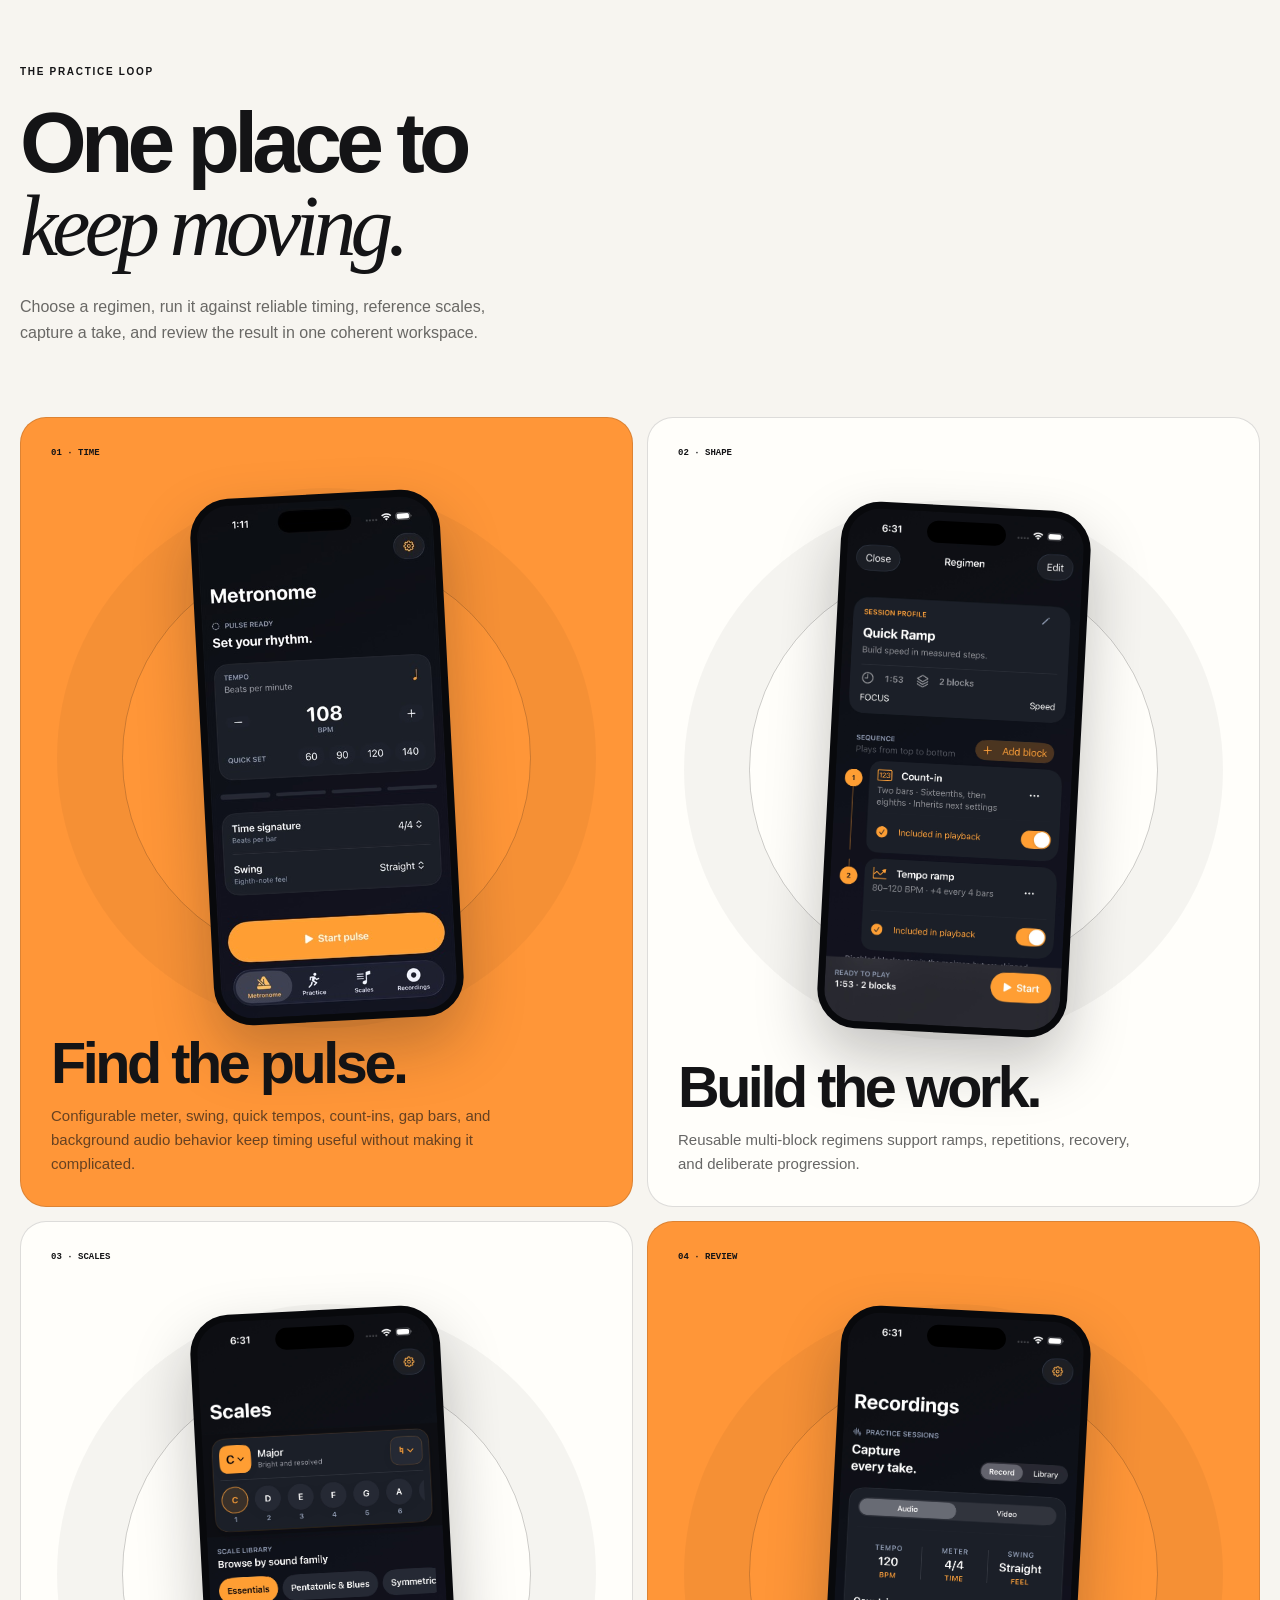
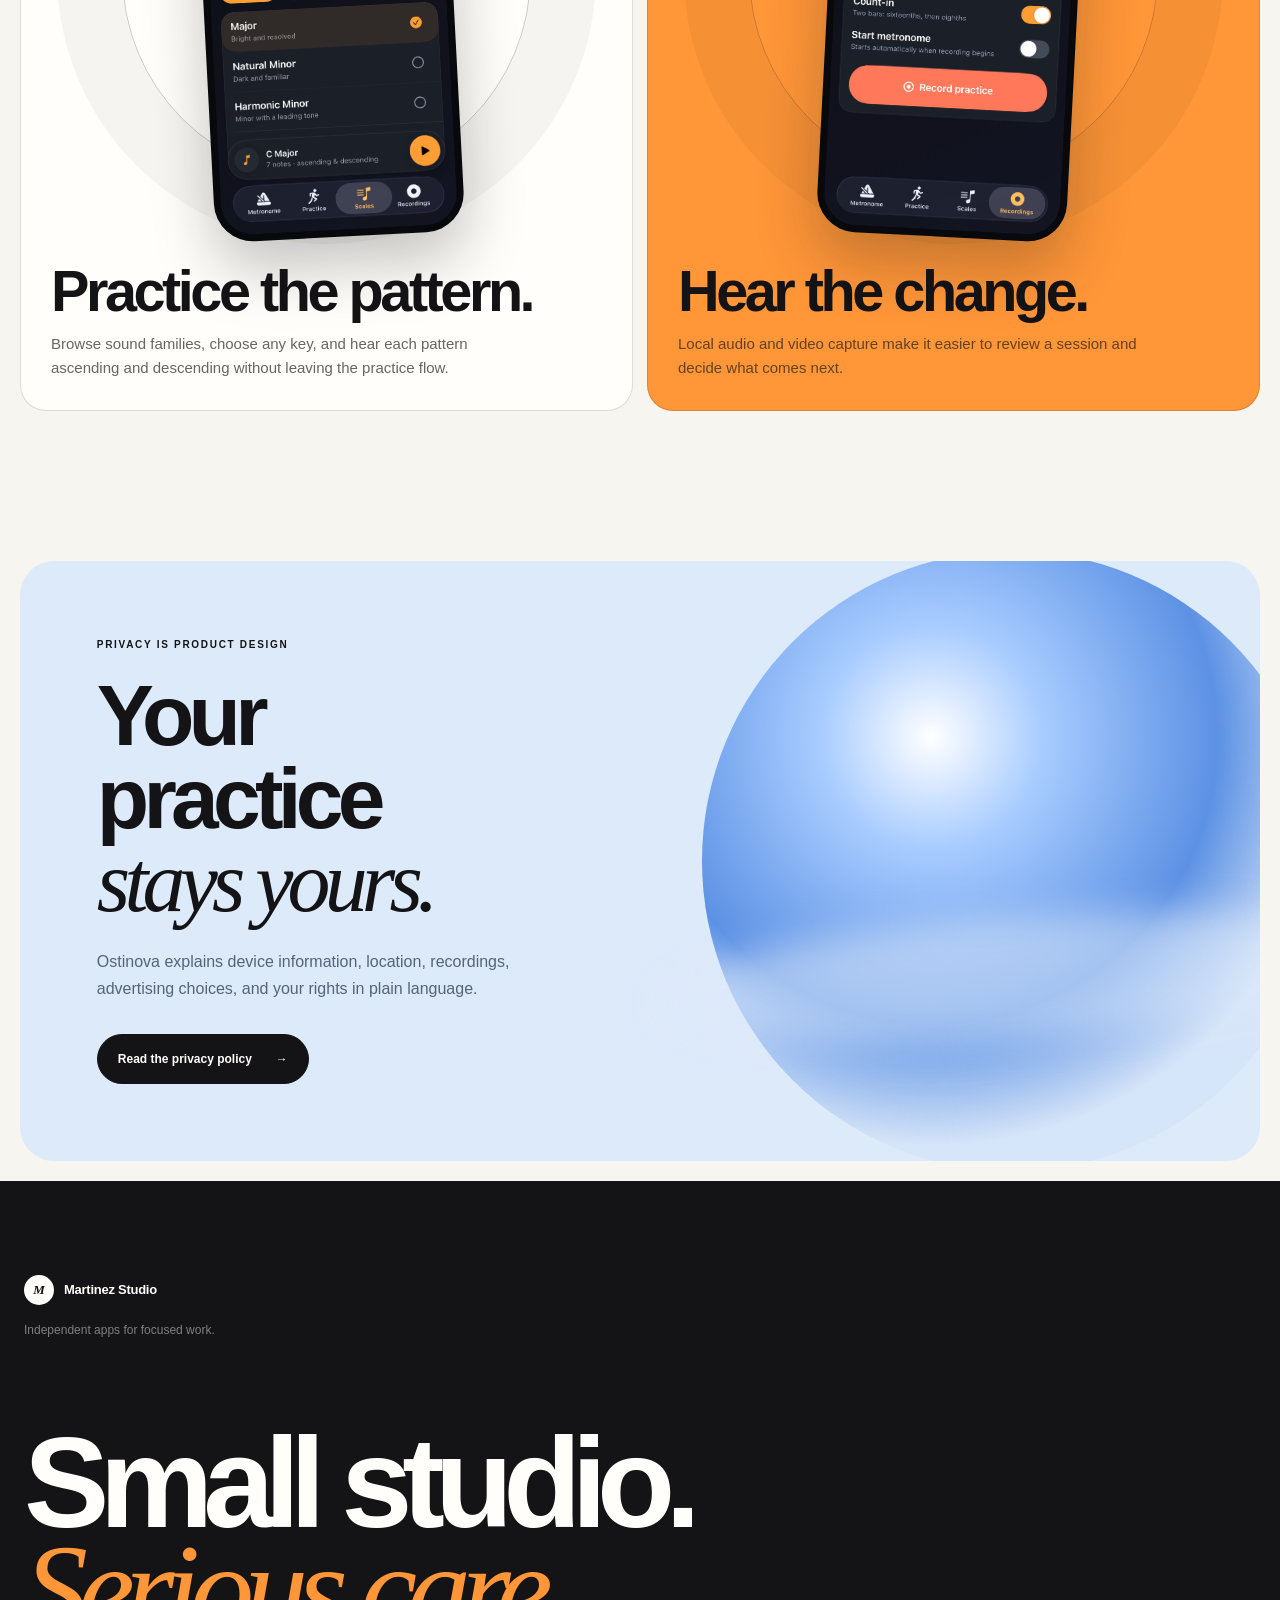
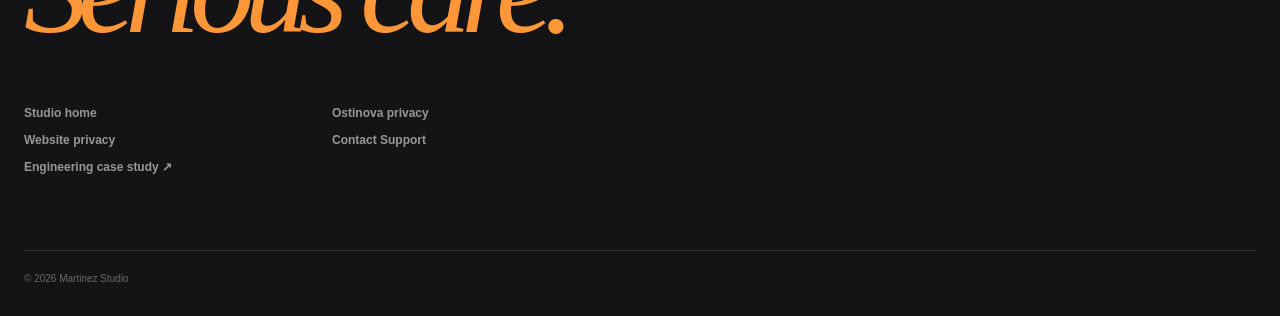
==== commit a7cfeb51: "Match Review card to orange feature color" ====
--- a/apps/ostinova/index.html
+++ b/apps/ostinova/index.html
@@ -55,7 +55,7 @@
           <h3>Practice the pattern.</h3>
           <p>Browse sound families, choose any key, and hear each pattern ascending and descending without leaving the practice flow.</p>
         </article>
-        <article class="feature-card card-lilac reveal">
+        <article class="feature-card card-orange reveal">
           <span class="card-number">04 · REVIEW</span>
           <div class="feature-visual"><div class="feature-device has-dynamic-island"><img src="../../assets/screenshots/ostinova-recordings.jpeg" alt="Ostinova practice recording controls" loading="lazy"></div></div>
           <h3>Hear the change.</h3>
--- a/styles.css
+++ b/styles.css
@@ -133,6 +133,7 @@
 .feature-grid { display: grid; grid-template-columns: repeat(2, minmax(0, 1fr)); gap: 14px; }
 .feature-card { min-height: 790px; display: flex; flex-direction: column; padding: 30px; border-radius: 26px; background: var(--white); border: 1px solid var(--line); }
 .feature-card:first-child { background: var(--orange); }
+.feature-card.card-orange { background: var(--orange); }
 .feature-card .card-number { margin-bottom: 22px; }
 .feature-card h3 { margin-bottom: 13px; font-size: clamp(36px, 4.5vw, 66px); letter-spacing: -.06em; line-height: .95; }
 .feature-card p { max-width: 480px; margin-bottom: 0; color: rgba(20,20,22,.65); font-size: 15px; line-height: 1.6; }
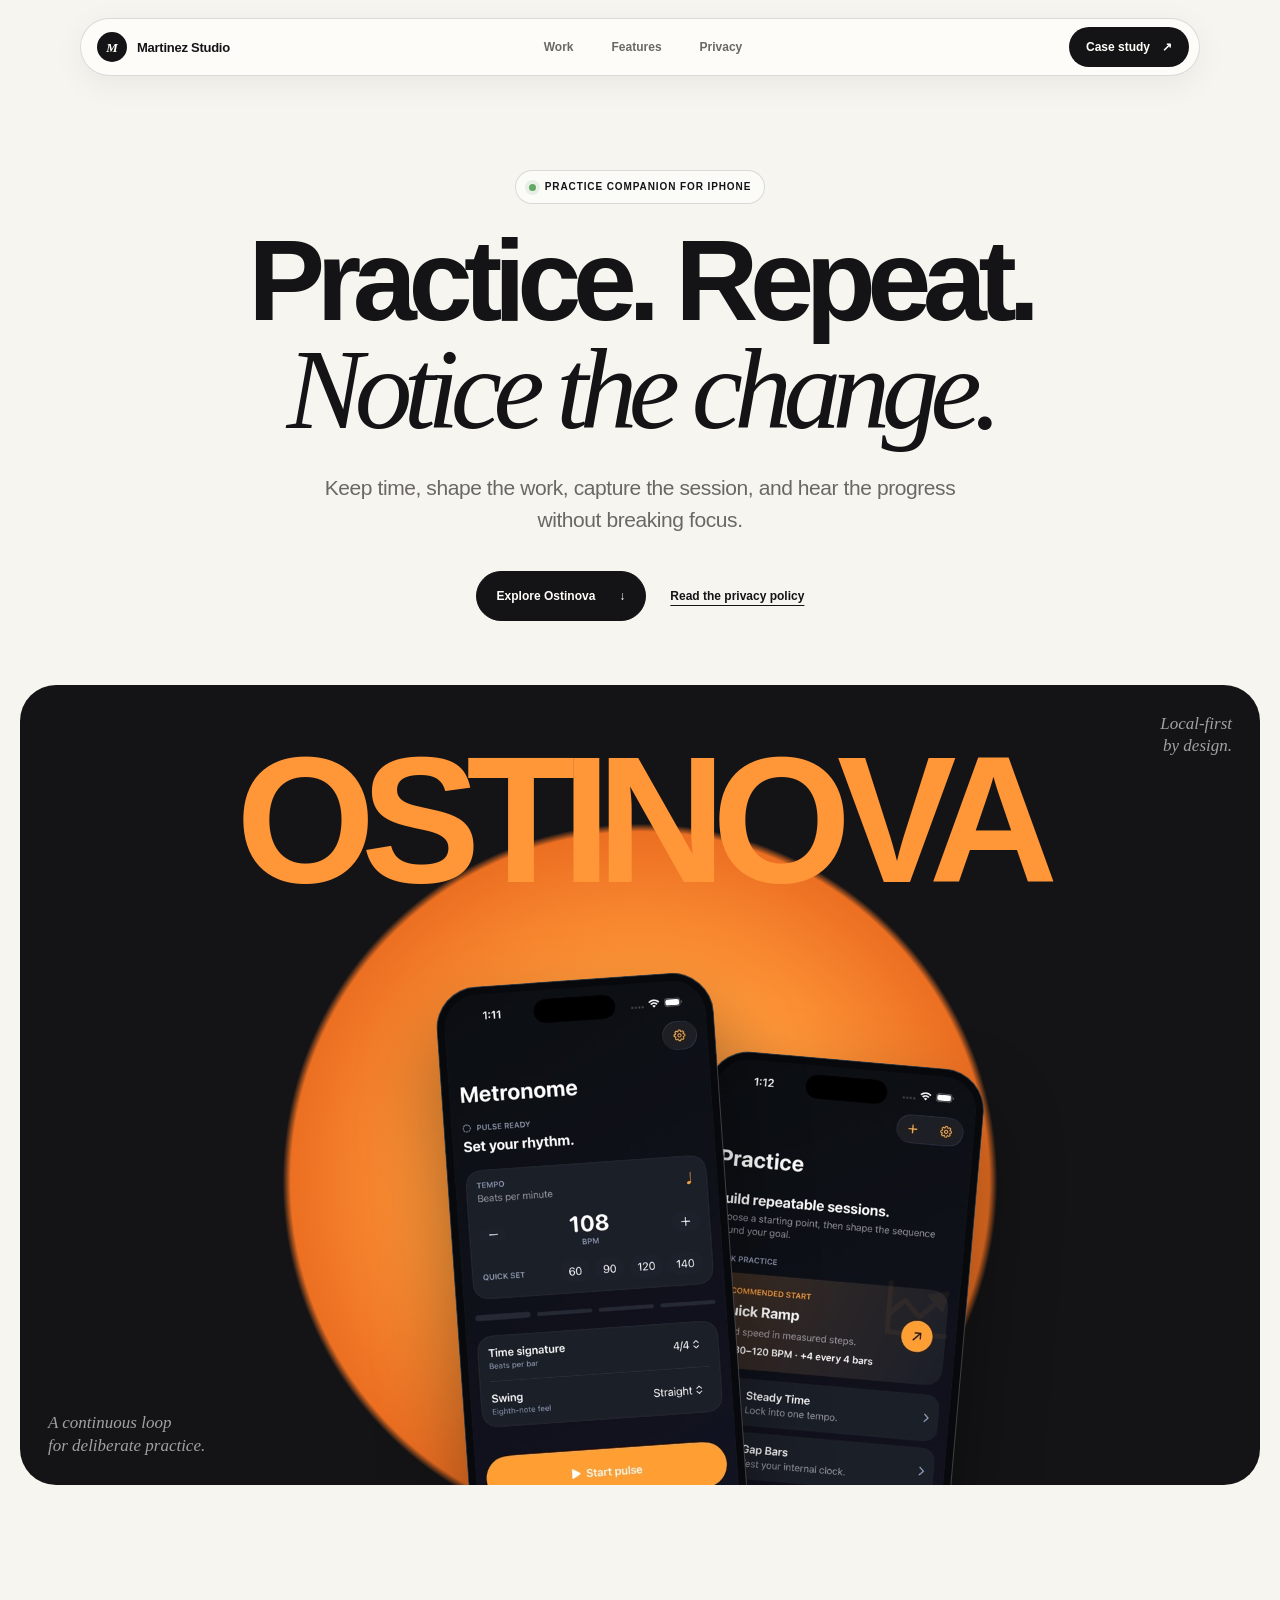
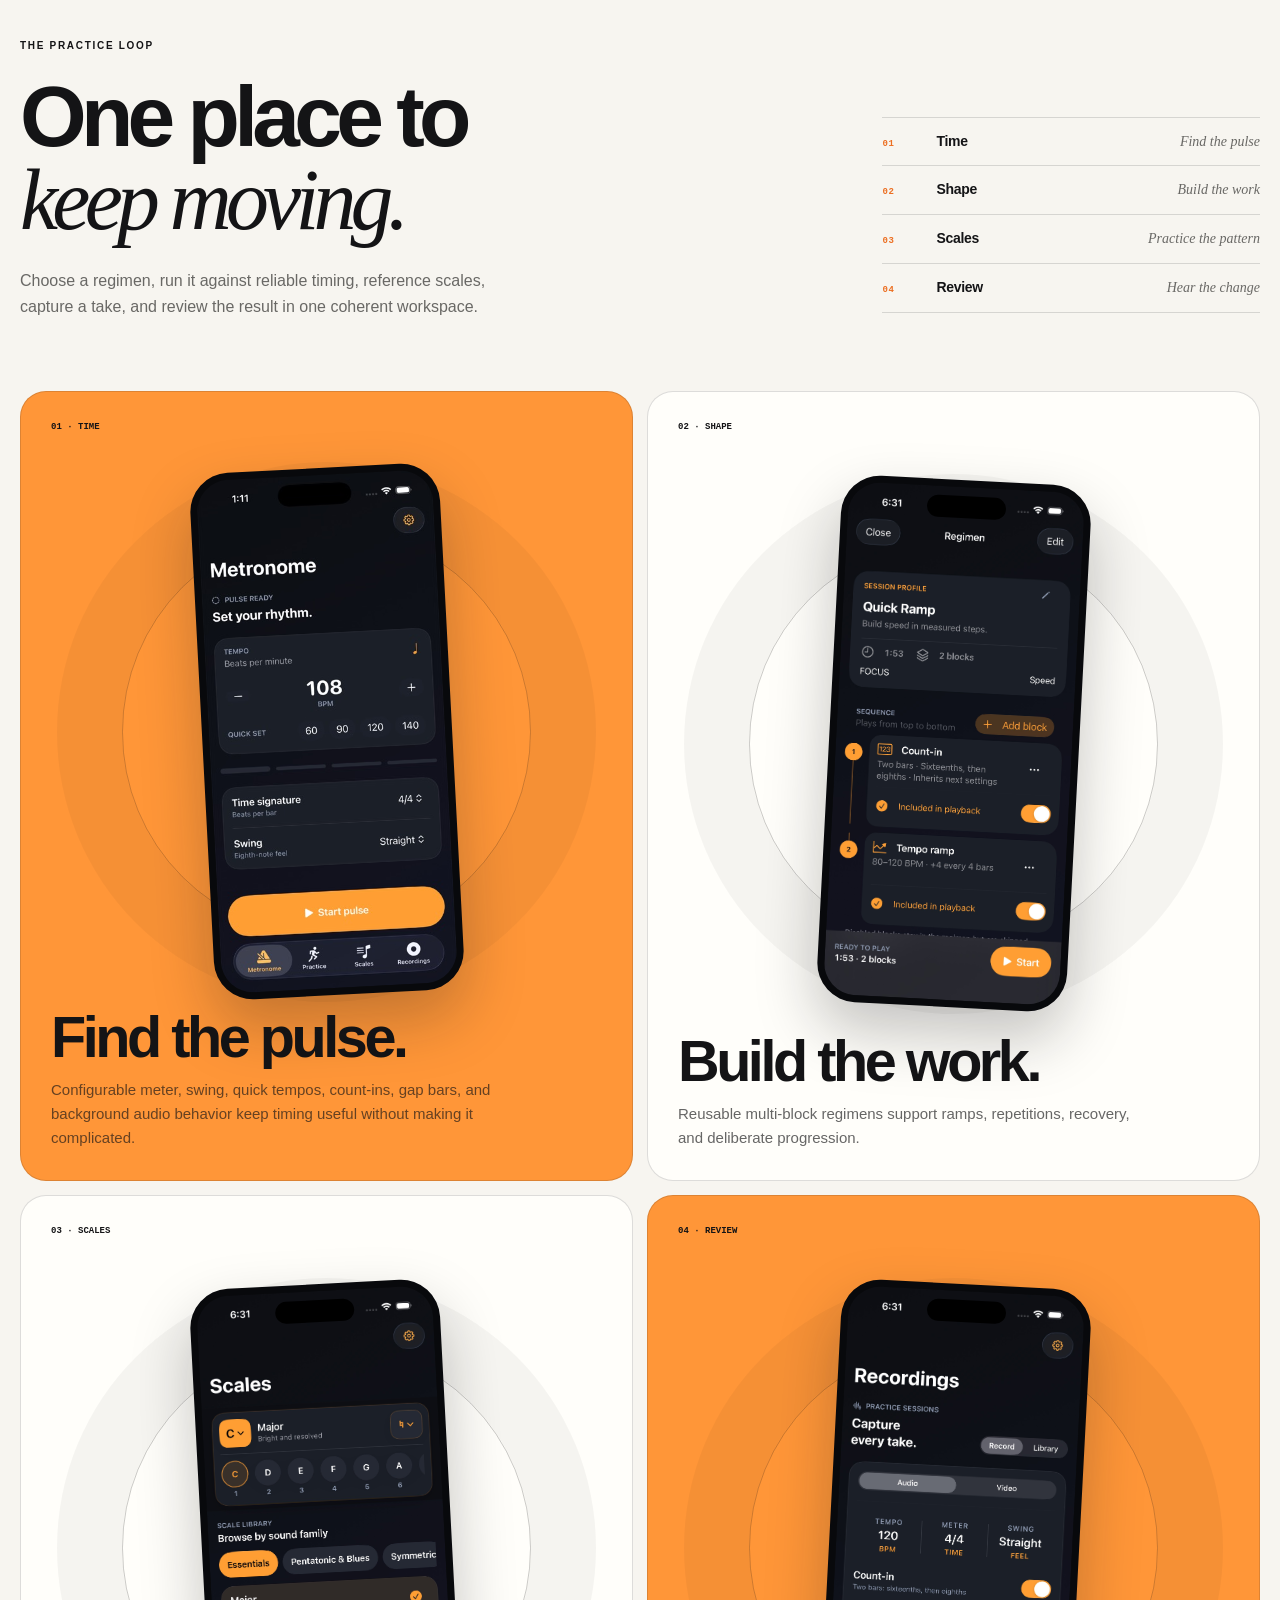
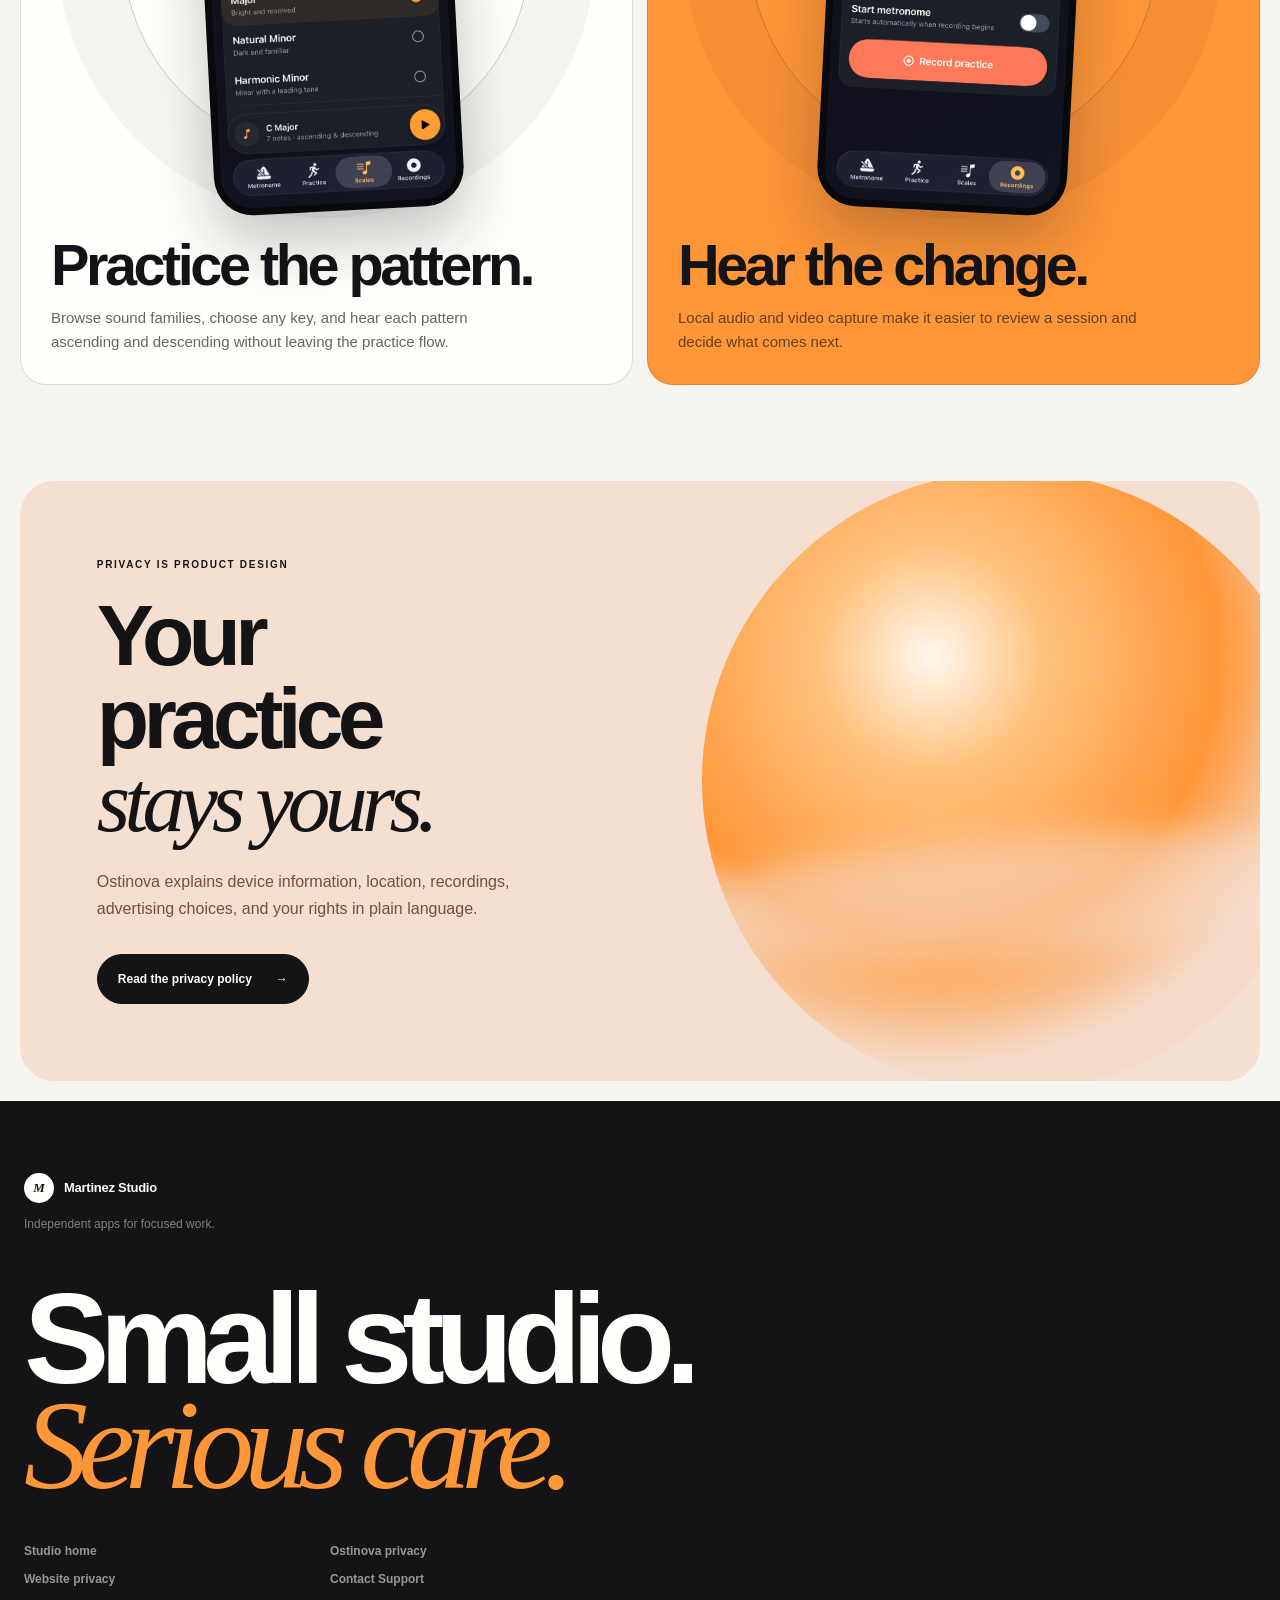
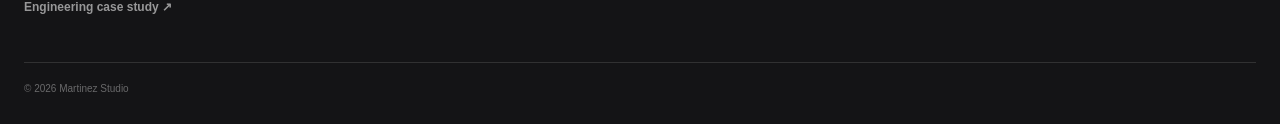
==== commit 09cd87b2: "Add typographic index to Ostinova feature intro" ====
--- a/apps/ostinova/index.html
+++ b/apps/ostinova/index.html
@@ -35,7 +35,15 @@
     </section>
 
     <section class="product-details" id="details" aria-labelledby="details-title">
-      <div class="feature-intro reveal"><p class="eyebrow">The practice loop</p><h2 id="details-title">One place to<br><em>keep moving.</em></h2><p>Choose a regimen, run it against reliable timing, reference scales, capture a take, and review the result in one coherent workspace.</p></div>
+      <div class="feature-intro reveal">
+        <div class="feature-intro-copy"><p class="eyebrow">The practice loop</p><h2 id="details-title">One place to<br><em>keep moving.</em></h2><p>Choose a regimen, run it against reliable timing, reference scales, capture a take, and review the result in one coherent workspace.</p></div>
+        <ol class="feature-index" aria-label="Ostinova practice loop">
+          <li><span class="feature-index-number">01</span><span class="feature-index-name">Time</span><span class="feature-index-note">Find the pulse</span></li>
+          <li><span class="feature-index-number">02</span><span class="feature-index-name">Shape</span><span class="feature-index-note">Build the work</span></li>
+          <li><span class="feature-index-number">03</span><span class="feature-index-name">Scales</span><span class="feature-index-note">Practice the pattern</span></li>
+          <li><span class="feature-index-number">04</span><span class="feature-index-name">Review</span><span class="feature-index-note">Hear the change</span></li>
+        </ol>
+      </div>
       <div class="feature-grid">
         <article class="feature-card reveal">
           <span class="card-number">01 · TIME</span>
--- a/styles.css
+++ b/styles.css
@@ -101,22 +101,23 @@
 .principle-card p { margin: 0; color: rgba(20,20,22,.65); font-size: 14px; line-height: 1.55; }
 .card-mint { background: var(--mint); }.card-lilac { background: var(--lilac); }.card-peach { background: var(--peach); }
 
-.privacy-callout { position: relative; width: min(calc(100% - 40px), var(--max)); min-height: 590px; display: flex; align-items: center; margin: 0 auto 20px; overflow: hidden; border-radius: 34px; background: var(--sky); }
-.privacy-orb { position: absolute; right: -5%; width: min(620px, 58vw); aspect-ratio: 1; border-radius: 50%; background: radial-gradient(circle at 37% 30%, #fff 0, #a8ccff 19%, #5c91e4 49%, rgba(92,145,228,.05) 70%); filter: blur(.2px); }
-.privacy-orb::after { content: ""; position: absolute; left: -8%; right: -8%; bottom: 21%; height: 20%; border-radius: 50%; background: rgba(221,234,250,.56); filter: blur(18px); transform: rotate(-4deg); }
+.privacy-callout { position: relative; width: min(calc(100% - 40px), var(--max)); min-height: 590px; display: flex; align-items: center; margin: 0 auto 20px; overflow: hidden; border-radius: 34px; background: var(--peach); }
+.privacy-orb { position: absolute; right: -5%; width: min(620px, 58vw); aspect-ratio: 1; border-radius: 50%; background: radial-gradient(circle at 37% 30%, #fff8ef 0, #ffc37f 19%, var(--orange) 49%, rgba(255,150,56,.05) 70%); filter: blur(.2px); }
+.privacy-orb::after { content: ""; position: absolute; left: -8%; right: -8%; bottom: 21%; height: 20%; border-radius: 50%; background: rgba(244,223,209,.58); filter: blur(18px); transform: rotate(-4deg); }
 .privacy-copy { position: relative; z-index: 2; width: min(610px, 56%); padding: clamp(38px, 6vw, 82px); }
-.privacy-copy > p:not(.eyebrow) { max-width: 460px; margin: 25px 0 32px; color: #53647b; font-size: 16px; line-height: 1.65; }
-
-footer { display: grid; grid-template-columns: 1fr 1fr; gap: 40px 80px; padding: 94px max(24px, calc((100% - var(--max)) / 2)) 32px; background: var(--ink); color: var(--white); }
+.privacy-copy > p:not(.eyebrow) { max-width: 460px; margin: 25px 0 32px; color: #735039; font-size: 16px; line-height: 1.65; }
+
+footer { display: grid; grid-template-columns: 1fr 1fr; column-gap: 80px; row-gap: 0; padding: 72px max(24px, calc((100% - var(--max)) / 2)) 30px; background: var(--ink); color: var(--white); }
 footer .wordmark { color: var(--white); }
 footer .wordmark-glyph { background: var(--white); color: var(--ink); }
-.footer-top > p { margin: 18px 0 0; color: rgba(255,255,255,.46); font-size: 12px; }
-.footer-statement { grid-column: 1 / -1; margin: 54px 0 24px; font-size: clamp(58px, 10vw, 138px); font-weight: 650; letter-spacing: -.078em; line-height: .82; }
+.footer-top { grid-column: 1 / -1; }
+.footer-top > p { margin: 14px 0 0; color: rgba(255,255,255,.46); font-size: 12px; }
+.footer-statement { grid-column: 1 / -1; margin: 56px 0 0; font-size: clamp(58px, 10vw, 138px); font-weight: 650; letter-spacing: -.078em; line-height: .82; }
 .footer-statement em { color: var(--orange); }
-.footer-links { align-self: end; display: grid; grid-template-columns: repeat(2, minmax(140px, 1fr)); gap: 13px 40px; }
+.footer-links { grid-column: 1 / -1; width: min(560px, 100%); display: grid; grid-template-columns: repeat(2, minmax(140px, 1fr)); gap: 14px 52px; margin-top: 46px; }
 .footer-links a { color: rgba(255,255,255,.56); font-size: 12px; font-weight: 650; text-decoration: none; }
 .footer-links a:hover { color: var(--white); }
-.copyright { grid-column: 1 / -1; margin: 36px 0 0; padding-top: 22px; border-top: 1px solid rgba(255,255,255,.12); color: rgba(255,255,255,.36); font-size: 10px; }
+.copyright { grid-column: 1 / -1; margin: 48px 0 0; padding-top: 20px; border-top: 1px solid rgba(255,255,255,.12); color: rgba(255,255,255,.36); font-size: 10px; }
 
 .product-hero { width: min(calc(100% - 40px), var(--max)); margin: 0 auto; padding: 170px 0 70px; text-align: center; }
 .product-hero .hero-copy { margin-bottom: 64px; }
@@ -127,9 +128,14 @@
 .product-canvas .phone-secondary { left: 50%; bottom: -20%; z-index: 1; transform: translateX(16%) rotate(5deg); }
 .canvas-note { position: absolute; z-index: 5; margin: 0; color: rgba(255,255,255,.6); font: italic 17px/1.3 Georgia, serif; text-align: left; }
 .canvas-note-left { left: 28px; bottom: 28px; }.canvas-note-right { right: 28px; top: 28px; text-align: right; }
-.product-details { width: min(calc(100% - 40px), var(--max)); margin: 0 auto; padding: 110px 0 150px; }
-.feature-intro { max-width: 760px; margin-bottom: 70px; }
-.feature-intro > p:last-child { max-width: 520px; margin: 26px 0 0; color: var(--muted); font-size: 16px; line-height: 1.65; }
+.product-details { width: min(calc(100% - 40px), var(--max)); margin: 0 auto; padding: 84px 0 96px; }
+.feature-intro { display: grid; grid-template-columns: minmax(0, 760px) minmax(290px, 1fr); gap: clamp(68px, 8vw, 120px); align-items: end; margin-bottom: 70px; }
+.feature-intro-copy > p:last-child { max-width: 520px; margin: 26px 0 0; color: var(--muted); font-size: 16px; line-height: 1.65; }
+.feature-index { margin: 0 0 8px; padding: 0; border-top: 1px solid var(--line); list-style: none; }
+.feature-index li { display: grid; grid-template-columns: 36px minmax(72px, 1fr) auto; gap: 18px; align-items: baseline; padding: 15px 0; border-bottom: 1px solid var(--line); }
+.feature-index-number { color: var(--orange-deep); font: 750 9px/1 ui-monospace, SFMono-Regular, Consolas, monospace; letter-spacing: .08em; }
+.feature-index-name { font-size: 14px; font-weight: 760; letter-spacing: -.02em; }
+.feature-index-note { color: var(--muted); font: italic 14px/1.2 Georgia, "Times New Roman", serif; }
 .feature-grid { display: grid; grid-template-columns: repeat(2, minmax(0, 1fr)); gap: 14px; }
 .feature-card { min-height: 790px; display: flex; flex-direction: column; padding: 30px; border-radius: 26px; background: var(--white); border: 1px solid var(--line); }
 .feature-card:first-child { background: var(--orange); }
@@ -189,6 +195,12 @@
   .principle-card { min-height: 330px; }
   .card-symbol { margin: 30px auto; }
   .feature-grid { grid-template-columns: 1fr; }
+  .feature-intro { grid-template-columns: 1fr; gap: 46px; }
+  .feature-index { display: grid; grid-template-columns: repeat(2, minmax(0, 1fr)); margin-bottom: 0; }
+  .feature-index li:nth-child(odd) { padding-right: 22px; }
+  .feature-index li:nth-child(even) { padding-left: 22px; border-left: 1px solid var(--line); }
+  .feature-index li { grid-template-columns: 30px 1fr; }
+  .feature-index-note { display: none; }
   .feature-card, .feature-card:first-child { min-height: 720px; }
   .legal-layout { grid-template-columns: 1fr; }
   .legal-nav { position: static; }
@@ -223,11 +235,13 @@
   .privacy-callout { min-height: 620px; align-items: flex-end; border-radius: 24px; }
   .privacy-orb { top: -7%; right: -23%; width: 110vw; }
   .privacy-copy { width: 100%; padding: 32px 25px 38px; }
-  footer { grid-template-columns: 1fr; padding-top: 70px; }
-  .footer-statement { margin-top: 36px; }
-  .footer-links { grid-template-columns: 1fr; }
+  footer { grid-template-columns: 1fr; padding-top: 60px; }
+  .footer-statement { margin-top: 42px; }
+  .footer-links { grid-template-columns: 1fr; margin-top: 38px; }
+  .copyright { margin-top: 42px; }
   .canvas-note-right { display: none; }
   .feature-card, .feature-card:first-child { min-height: 680px; }
+  .feature-index { display: none; }
   .legal-page, .support-main { width: calc(100% - 24px); padding-top: 124px; }
   .legal-hero { padding-bottom: 44px; }
   .legal-layout { gap: 42px; padding-top: 42px; }
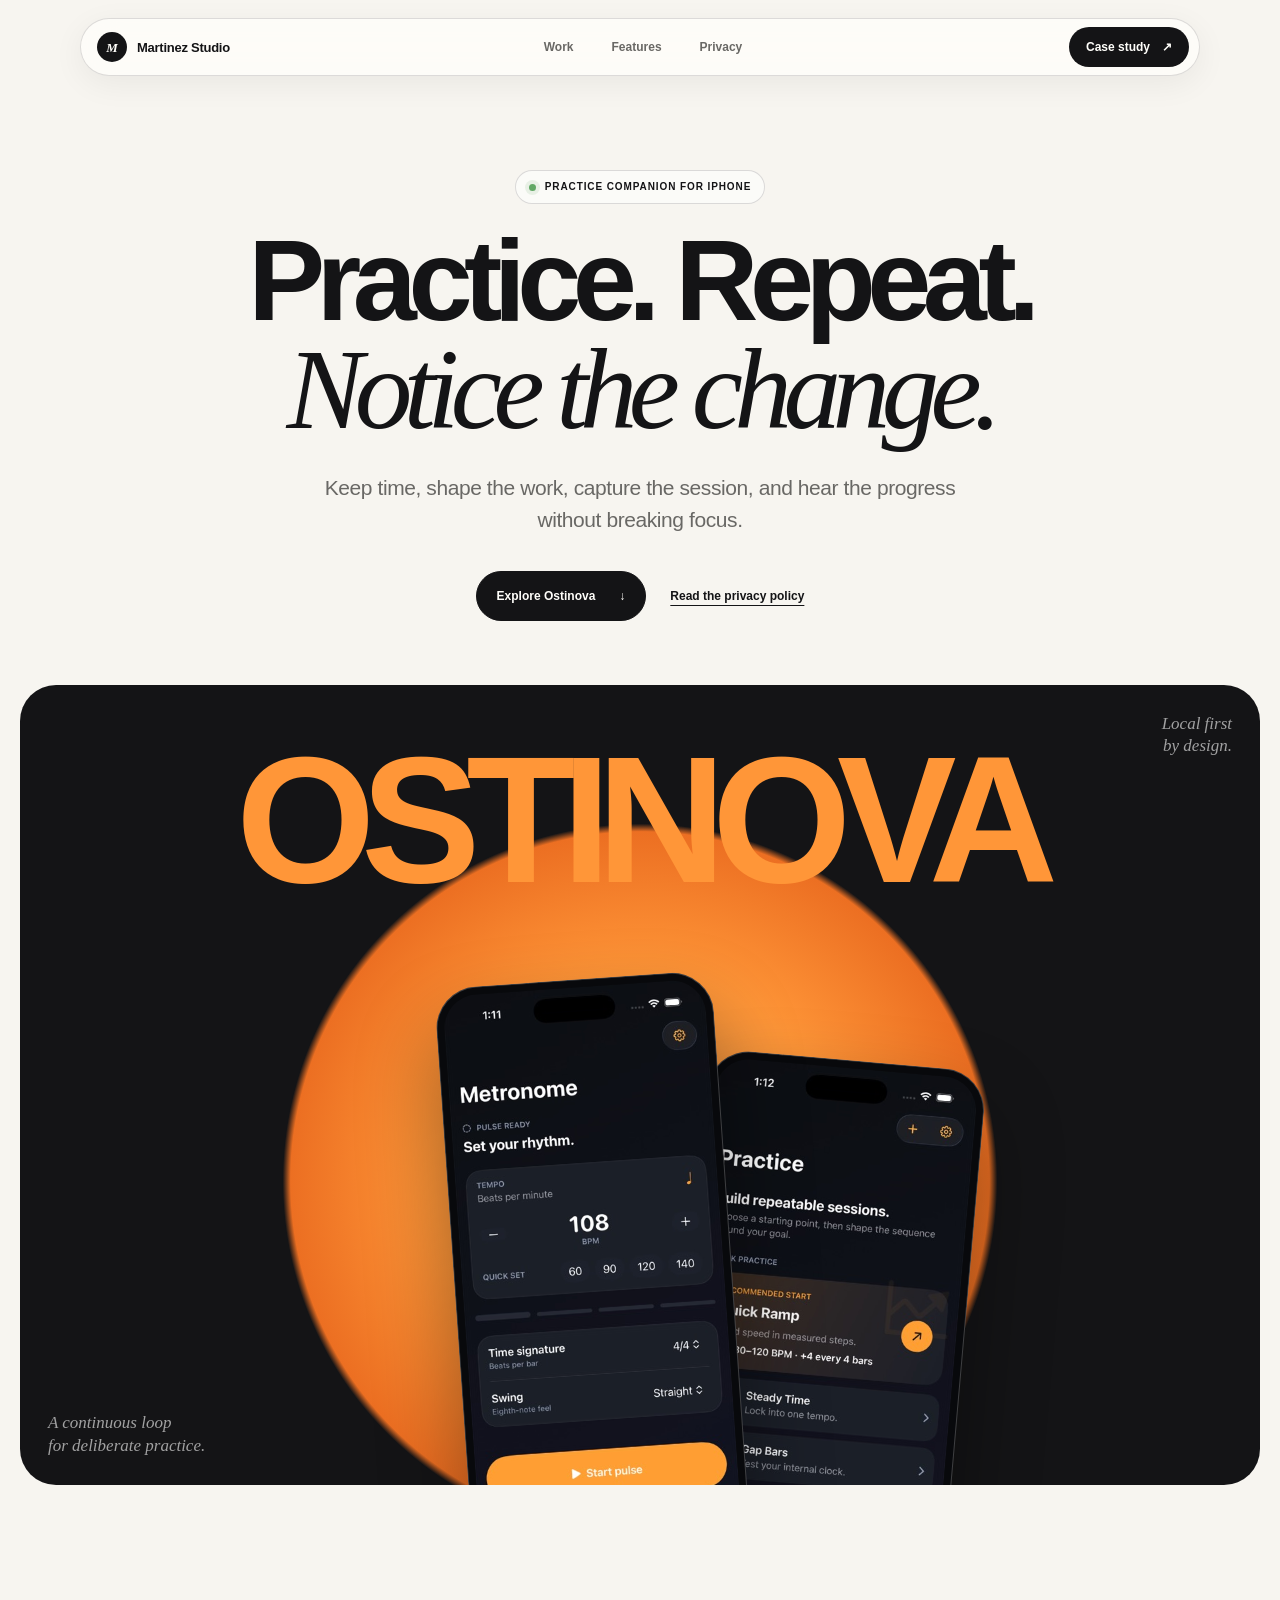
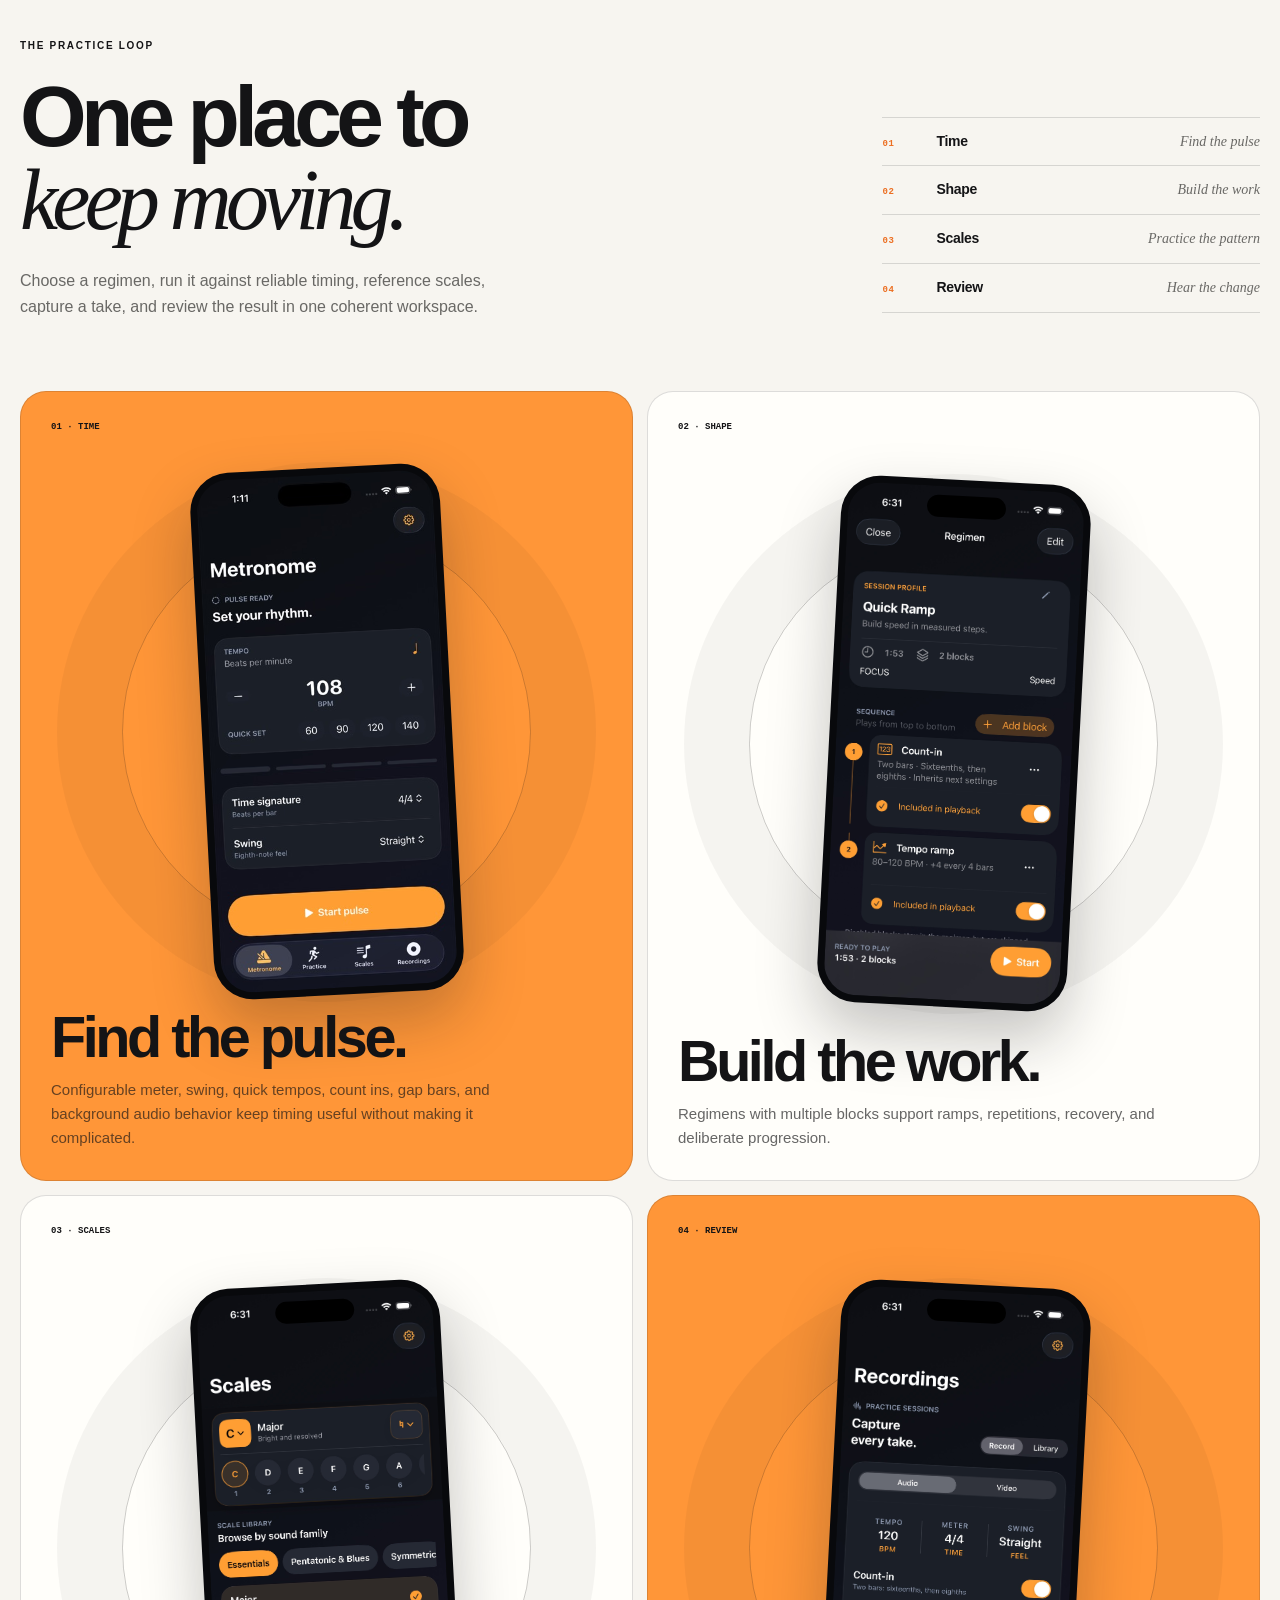
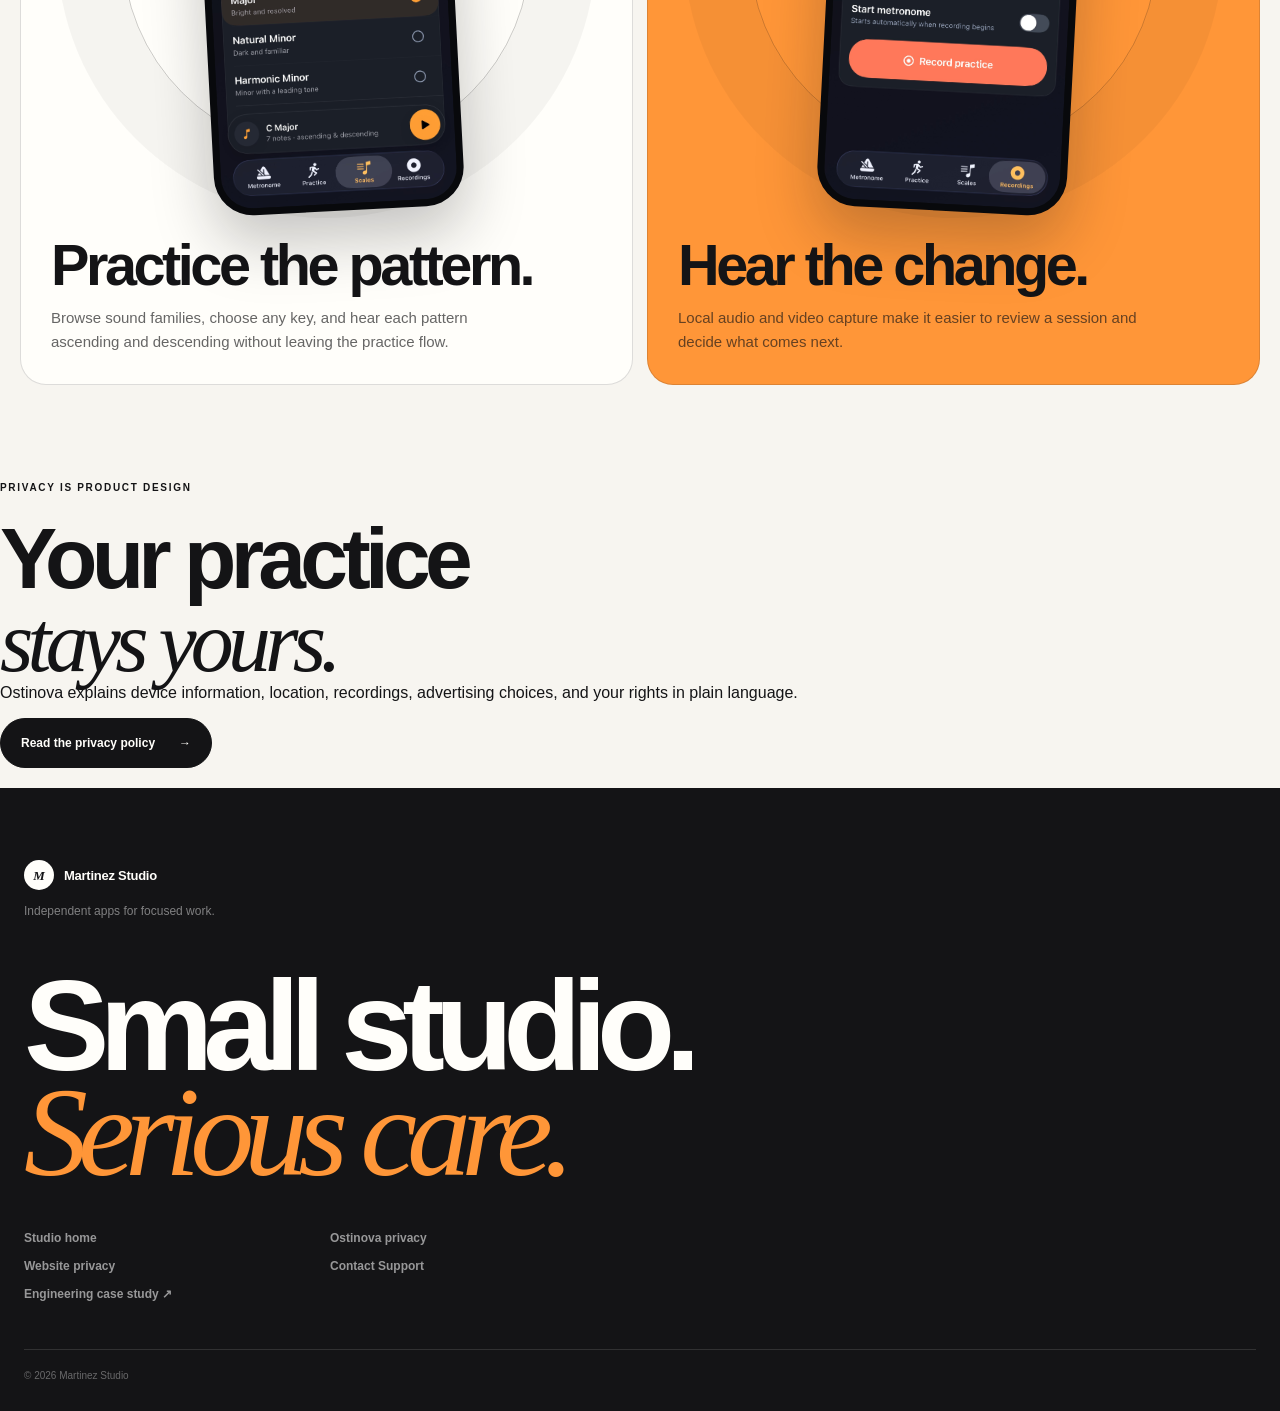
==== commit 6e663b77: "Polish punctuation across all site copy" ====
--- a/apps/ostinova/index.html
+++ b/apps/ostinova/index.html
@@ -3,9 +3,9 @@
 <head>
   <meta charset="utf-8">
   <meta name="viewport" content="width=device-width, initial-scale=1">
-  <meta name="description" content="Ostinova is a local-first iPhone practice companion for timing, regimens, scales, recording, and review.">
+  <meta name="description" content="Ostinova is a local first iPhone practice companion for timing, regimens, scales, recording, and review.">
   <meta name="theme-color" content="#f7f5f0">
-  <title>Ostinova — Martinez Studio</title>
+  <title>Ostinova | Martinez Studio</title>
   <link rel="icon" href="../../favicon.svg" type="image/svg+xml">
   <link rel="stylesheet" href="../../styles.css">
   <script src="../../script.js" defer></script>
@@ -28,7 +28,7 @@
       <div class="product-canvas enter delay-3" aria-label="Ostinova product interface preview">
         <p class="stage-word" aria-hidden="true">OSTINOVA</p>
         <p class="canvas-note canvas-note-left">A continuous loop<br>for deliberate practice.</p>
-        <p class="canvas-note canvas-note-right">Local-first<br>by design.</p>
+        <p class="canvas-note canvas-note-right">Local first<br>by design.</p>
         <figure class="phone phone-main"><img src="../../assets/screenshots/ostinova-metronome.jpg" alt="Ostinova metronome set to 108 beats per minute"></figure>
         <figure class="phone phone-secondary"><img src="../../assets/screenshots/ostinova-practice.jpg" alt="Ostinova practice regimen library"></figure>
       </div>
@@ -49,13 +49,13 @@
           <span class="card-number">01 · TIME</span>
           <div class="feature-visual"><div class="feature-device"><img src="../../assets/screenshots/ostinova-metronome.jpg" alt="Ostinova metronome interface"></div></div>
           <h3>Find the pulse.</h3>
-          <p>Configurable meter, swing, quick tempos, count-ins, gap bars, and background audio behavior keep timing useful without making it complicated.</p>
+          <p>Configurable meter, swing, quick tempos, count ins, gap bars, and background audio behavior keep timing useful without making it complicated.</p>
         </article>
         <article class="feature-card card-mint reveal">
           <span class="card-number">02 · SHAPE</span>
           <div class="feature-visual"><div class="feature-device has-dynamic-island"><img src="../../assets/screenshots/ostinova-practice-regimen.jpeg" alt="Ostinova Quick Ramp practice regimen" loading="lazy"></div></div>
           <h3>Build the work.</h3>
-          <p>Reusable multi-block regimens support ramps, repetitions, recovery, and deliberate progression.</p>
+          <p>Regimens with multiple blocks support ramps, repetitions, recovery, and deliberate progression.</p>
         </article>
         <article class="feature-card card-peach reveal">
           <span class="card-number">03 · SCALES</span>
@@ -86,4 +86,3 @@
   </footer>
 </body>
 </html>
-
--- a/styles.css
+++ b/styles.css
@@ -68,7 +68,7 @@
 .studio-strip p + p { border-left: 1px solid var(--line); }
 .studio-strip span { margin-right: 8px; color: var(--ink); font: 700 9px ui-monospace, monospace; }
 
-.work, .principles { width: min(calc(100% - 40px), var(--max)); margin: 0 auto; padding: clamp(100px, 12vw, 170px) 0; }
+.work { width: min(calc(100% - 40px), var(--max)); margin: 0 auto; padding: clamp(100px, 12vw, 170px) 0; }
 .section-heading { max-width: 920px; margin: 0 auto 76px; text-align: center; }
 h2 { margin: 0; font-size: clamp(47px, 6.7vw, 88px); font-weight: 650; letter-spacing: -.067em; line-height: .97; }
 .section-heading > p:last-child { max-width: 490px; margin: 28px auto 0; color: var(--muted); font-size: 16px; line-height: 1.65; }
@@ -86,26 +86,39 @@
 .app-visual { position: relative; min-height: 680px; overflow: hidden; display: grid; place-items: center; background: var(--orange); }
 .app-visual::before { content: "OSTINOVA"; position: absolute; top: 7%; left: 50%; color: rgba(20,20,22,.86); font-size: clamp(52px, 7vw, 100px); font-weight: 850; letter-spacing: -.08em; line-height: .8; transform: translateX(-50%); }
 .app-visual::after { content: ""; position: absolute; bottom: -24%; width: 78%; aspect-ratio: 1; border: 1px solid rgba(20,20,22,.28); border-radius: 50%; box-shadow: 0 0 0 72px rgba(20,20,22,.05), 0 0 0 144px rgba(20,20,22,.04); }
-.app-visual img { position: relative; z-index: 2; width: min(285px, 58%); border: 7px solid #08090c; border-radius: 41px; box-shadow: 0 38px 68px rgba(20,20,22,.29); transform: translateY(75px) rotate(2deg); transition: transform .55s var(--ease); }
-.app-visual:hover img { transform: translateY(60px) rotate(0); }
+.app-visual > img { position: relative; z-index: 2; width: min(285px, 58%); padding: 9px; border-radius: 43px; background: #08090c; box-shadow: 0 38px 68px rgba(20,20,22,.29); transform: translateY(75px) rotate(2deg); transition: transform .55s var(--ease); }
+.app-visual:hover > img { transform: translateY(60px) rotate(0); }
 .app-visual-label { position: absolute; z-index: 3; right: 23px; bottom: 22px; color: rgba(20,20,22,.78); font-size: 9px; font-weight: 800; letter-spacing: .13em; text-transform: uppercase; }
 
-.principles { border-top: 1px solid var(--line); }
-.principles-intro { max-width: 800px; margin-bottom: 66px; }
-.principles-intro h2 em { color: var(--muted); }
-.principle-grid { display: grid; grid-template-columns: repeat(3, 1fr); gap: 14px; }
-.principle-card { min-height: 420px; display: flex; flex-direction: column; padding: 25px; border: 1px solid rgba(20,20,22,.1); border-radius: 26px; }
+.principles { width: 100%; padding: clamp(92px, 10vw, 142px) 0; background: var(--ink); color: var(--white); }
+.principles-shell { width: min(calc(100% - 40px), var(--max)); margin: 0 auto; }
+.principles-intro { margin-bottom: clamp(68px, 8vw, 108px); }
+.principles-intro .eyebrow { color: var(--orange); }
+.principles-lead { display: grid; grid-template-columns: minmax(0, 1.45fr) minmax(280px, .55fr); gap: clamp(48px, 8vw, 120px); align-items: end; }
+.principles-lead h2 { max-width: 850px; font-size: clamp(48px, 6.4vw, 86px); }
+.principles-lead h2 em { color: var(--orange); }
+.principles-lead > p { max-width: 410px; margin: 0 0 6px; color: rgba(255,255,255,.62); font-size: 16px; line-height: 1.7; }
+.process-grid { display: grid; grid-template-columns: repeat(2, minmax(0, 1fr)); margin: 0; padding: 0; border-top: 1px solid rgba(255,255,255,.22); list-style: none; }
+.process-step { min-height: 260px; display: grid; grid-template-columns: 56px 1fr; gap: 24px; padding: 30px 34px 34px 0; border-bottom: 1px solid rgba(255,255,255,.22); }
+.process-step:nth-child(odd) { padding-right: clamp(34px, 5vw, 76px); border-right: 1px solid rgba(255,255,255,.22); }
+.process-step:nth-child(even) { padding-left: clamp(30px, 5vw, 76px); }
+.process-number { color: var(--orange); font: 750 11px/1.4 ui-monospace, SFMono-Regular, Consolas, monospace; letter-spacing: .1em; }
+.process-label { margin: 0 0 42px; color: rgba(255,255,255,.46); font: 700 11px/1.4 ui-monospace, SFMono-Regular, Consolas, monospace; letter-spacing: .11em; text-transform: uppercase; }
+.process-step h3 { max-width: 430px; margin: 0 0 15px; font-size: clamp(28px, 3.2vw, 43px); letter-spacing: -.055em; line-height: 1; }
+.process-step div > p:last-child { max-width: 430px; margin: 0; color: rgba(255,255,255,.58); font-size: 16px; line-height: 1.65; }
 .card-number { font: 700 9px ui-monospace, monospace; }
-.card-symbol { width: 58px; height: 58px; display: grid; place-items: center; margin: 60px auto 52px; border: 1px solid rgba(20,20,22,.15); border-radius: 50%; background: rgba(255,255,255,.38); font: 400 28px/1 Georgia, serif; }
-.principle-card h3 { margin: auto 0 13px; font-size: clamp(27px, 2.8vw, 39px); letter-spacing: -.05em; line-height: 1; }
-.principle-card p { margin: 0; color: rgba(20,20,22,.65); font-size: 14px; line-height: 1.55; }
 .card-mint { background: var(--mint); }.card-lilac { background: var(--lilac); }.card-peach { background: var(--peach); }
 
-.privacy-callout { position: relative; width: min(calc(100% - 40px), var(--max)); min-height: 590px; display: flex; align-items: center; margin: 0 auto 20px; overflow: hidden; border-radius: 34px; background: var(--peach); }
-.privacy-orb { position: absolute; right: -5%; width: min(620px, 58vw); aspect-ratio: 1; border-radius: 50%; background: radial-gradient(circle at 37% 30%, #fff8ef 0, #ffc37f 19%, var(--orange) 49%, rgba(255,150,56,.05) 70%); filter: blur(.2px); }
-.privacy-orb::after { content: ""; position: absolute; left: -8%; right: -8%; bottom: 21%; height: 20%; border-radius: 50%; background: rgba(244,223,209,.58); filter: blur(18px); transform: rotate(-4deg); }
-.privacy-copy { position: relative; z-index: 2; width: min(610px, 56%); padding: clamp(38px, 6vw, 82px); }
-.privacy-copy > p:not(.eyebrow) { max-width: 460px; margin: 25px 0 32px; color: #735039; font-size: 16px; line-height: 1.65; }
+.studio-privacy { width: min(calc(100% - 40px), var(--max)); display: grid; grid-template-columns: minmax(0, .9fr) minmax(360px, 1.1fr); gap: clamp(60px, 10vw, 150px); margin: 0 auto 20px; padding: clamp(90px, 10vw, 140px) 0; border-top: 1px solid var(--ink); border-bottom: 1px solid var(--ink); }
+.studio-privacy-heading .eyebrow { color: var(--orange-deep); }
+.studio-privacy-heading h2 { font-size: clamp(48px, 6vw, 80px); }
+.studio-privacy-heading h2 em { color: var(--orange-deep); }
+.studio-privacy-detail { align-self: end; }
+.studio-privacy-copy { max-width: 570px; margin: 0 0 42px; color: var(--muted); font-size: 17px; line-height: 1.7; }
+.privacy-promises { margin: 0 0 38px; padding: 0; border-top: 1px solid var(--line); list-style: none; }
+.privacy-promises li { display: grid; grid-template-columns: 46px 1fr; gap: 18px; align-items: baseline; padding: 17px 0; border-bottom: 1px solid var(--line); }
+.privacy-promises span { color: var(--orange-deep); font: 750 10px/1.4 ui-monospace, SFMono-Regular, Consolas, monospace; letter-spacing: .1em; }
+.privacy-promises strong { font-size: 15px; letter-spacing: -.015em; }
 
 footer { display: grid; grid-template-columns: 1fr 1fr; column-gap: 80px; row-gap: 0; padding: 72px max(24px, calc((100% - var(--max)) / 2)) 30px; background: var(--ink); color: var(--white); }
 footer .wordmark { color: var(--white); }
@@ -157,9 +170,9 @@
 .content-page p, .content-page li { color: var(--muted); font-size: 17px; line-height: 1.75; }
 .content-page .lead { color: var(--ink); font-size: clamp(21px, 3vw, 29px); }
 
-.legal-page, .support-main { width: min(1040px, calc(100% - 44px)); margin: 0 auto; padding: 160px 0 120px; }
+.legal-page { width: min(1040px, calc(100% - 44px)); margin: 0 auto; padding: 160px 0 120px; }
 .legal-hero { padding-bottom: 64px; border-bottom: 1px solid var(--line); }
-.legal-hero h1, .support-main h1 { max-width: 900px; margin-bottom: 30px; font-size: clamp(54px, 8vw, 100px); }
+.legal-hero h1 { max-width: 900px; margin-bottom: 30px; font-size: clamp(54px, 8vw, 100px); }
 .legal-hero .lead { max-width: 680px; margin: 0; color: var(--muted); font-size: clamp(19px, 2.2vw, 25px); line-height: 1.55; }
 .legal-updated { margin: 28px 0 0; color: var(--muted); font: 700 10px/1.4 ui-monospace, SFMono-Regular, Consolas, monospace; letter-spacing: .12em; text-transform: uppercase; }
 .legal-layout { display: grid; grid-template-columns: 220px minmax(0, 1fr); gap: clamp(50px, 8vw, 100px); padding-top: 64px; align-items: start; }
@@ -173,11 +186,26 @@
 .legal-sections h2 { margin: 0 0 18px; font-size: clamp(30px, 4vw, 48px); letter-spacing: -.05em; line-height: 1; }
 .legal-sections p, .legal-sections li { color: var(--muted); font-size: 16px; line-height: 1.75; }
 .legal-sections ul { display: grid; gap: 10px; padding-left: 22px; }
-.legal-sections a, .support-card a { font-weight: 750; text-underline-offset: 5px; }
-.support-main { min-height: 78vh; }
-.support-main .eyebrow { margin-bottom: 24px; }
-.support-card { margin-top: 54px; padding: clamp(34px, 6vw, 70px); border: 1px solid rgba(20,20,22,.16); border-radius: 34px; background: var(--orange); }
-.support-card p { max-width: 760px; margin: 0; font-size: clamp(22px, 3.5vw, 38px); letter-spacing: -.035em; line-height: 1.3; }
+.legal-sections a { font-weight: 750; text-underline-offset: 5px; }
+
+.support-main { width: min(calc(100% - 40px), var(--max)); margin: 0 auto; padding: 150px 0 20px; }
+.support-hero { min-height: 650px; display: grid; grid-template-columns: .94fr 1.06fr; overflow: hidden; border: 1px solid var(--line); border-radius: 36px; background: var(--white); }
+.support-copy, .support-action { padding: clamp(40px, 6vw, 82px); }
+.support-copy { display: flex; flex-direction: column; justify-content: center; }
+.support-copy .eyebrow { margin-bottom: 26px; }
+.support-copy h1 { margin: 0 0 34px; font-size: clamp(54px, 6.9vw, 96px); font-weight: 680; letter-spacing: -.074em; line-height: .92; }
+.support-copy h1 em { display: inline-block; color: var(--orange-deep); }
+.support-lead { max-width: 470px; margin: 0; color: var(--muted); font-size: 17px; line-height: 1.7; }
+.support-lead a { color: var(--ink); font-weight: 750; text-underline-offset: 5px; }
+.support-action { position: relative; display: flex; flex-direction: column; justify-content: space-between; background: var(--orange); }
+.support-action::before { content: "@"; position: absolute; right: -4%; top: 4%; color: rgba(20,20,22,.07); font: italic 400 clamp(190px, 27vw, 370px)/1 Georgia, "Times New Roman", serif; pointer-events: none; }
+.support-index, .support-note { position: relative; z-index: 1; margin: 0; font: 750 9px/1.4 ui-monospace, SFMono-Regular, Consolas, monospace; letter-spacing: .13em; text-transform: uppercase; }
+.support-action-copy { position: relative; z-index: 1; margin: auto 0 42px; }
+.support-action-copy > p { max-width: 430px; margin: 0 0 30px; font: italic clamp(23px, 2.6vw, 36px)/1.15 Georgia, "Times New Roman", serif; }
+.support-email { display: block; width: max-content; max-width: 100%; margin-bottom: 34px; font-size: clamp(24px, 3vw, 43px); font-weight: 760; letter-spacing: -.055em; line-height: 1.02; text-decoration: none; }
+.support-email span { display: block; }
+.support-email:hover, .support-email:focus-visible { text-decoration: underline; text-decoration-thickness: 2px; text-underline-offset: 7px; }
+.support-action .button { width: max-content; }
 
 .enter { opacity: 0; transform: translateY(22px); animation: enter .85s var(--ease) forwards; }
 .delay-1 { animation-delay: .08s; }.delay-2 { animation-delay: .16s; }.delay-3 { animation-delay: .24s; }
@@ -191,9 +219,9 @@
   .phone { width: min(270px, 36vw); }
   .app-feature { grid-template-columns: 1fr; }
   .app-visual { min-height: 620px; }
-  .principle-grid { grid-template-columns: 1fr; }
-  .principle-card { min-height: 330px; }
-  .card-symbol { margin: 30px auto; }
+  .principles-lead, .studio-privacy { grid-template-columns: 1fr; }
+  .principles-lead > p { max-width: 560px; }
+  .studio-privacy { gap: 54px; }
   .feature-grid { grid-template-columns: 1fr; }
   .feature-intro { grid-template-columns: 1fr; gap: 46px; }
   .feature-index { display: grid; grid-template-columns: repeat(2, minmax(0, 1fr)); margin-bottom: 0; }
@@ -204,6 +232,9 @@
   .feature-card, .feature-card:first-child { min-height: 720px; }
   .legal-layout { grid-template-columns: 1fr; }
   .legal-nav { position: static; }
+  .support-hero { grid-template-columns: 1fr; }
+  .support-copy { min-height: 540px; }
+  .support-action { min-height: 560px; }
 }
 
 @media (max-width: 680px) {
@@ -227,14 +258,17 @@
   .studio-strip { width: calc(100% - 24px); grid-template-columns: 1fr; padding-block: 30px 64px; }
   .studio-strip p { padding: 13px 0; }
   .studio-strip p + p { border-left: 0; border-top: 1px solid var(--line); }
-  .work, .principles, .product-details, .privacy-callout { width: calc(100% - 24px); }
+  .work, .product-details, .studio-privacy { width: calc(100% - 24px); }
+  .principles-shell { width: calc(100% - 48px); }
+  .principles-lead { gap: 34px; }
+  .process-grid { grid-template-columns: 1fr; }
+  .process-step, .process-step:nth-child(odd), .process-step:nth-child(even) { min-height: 0; padding: 28px 0 32px; border-right: 0; }
+  .process-label { margin-bottom: 28px; }
   .app-feature { border-radius: 24px; }
   .app-copy { padding: 38px 24px 44px; }
   .app-visual { min-height: 530px; }
-  .app-visual img { width: min(235px, 62%); }
-  .privacy-callout { min-height: 620px; align-items: flex-end; border-radius: 24px; }
-  .privacy-orb { top: -7%; right: -23%; width: 110vw; }
-  .privacy-copy { width: 100%; padding: 32px 25px 38px; }
+  .app-visual > img { width: min(235px, 62%); }
+  .studio-privacy { padding: 78px 0; }
   footer { grid-template-columns: 1fr; padding-top: 60px; }
   .footer-statement { margin-top: 42px; }
   .footer-links { grid-template-columns: 1fr; margin-top: 38px; }
@@ -242,10 +276,18 @@
   .canvas-note-right { display: none; }
   .feature-card, .feature-card:first-child { min-height: 680px; }
   .feature-index { display: none; }
-  .legal-page, .support-main { width: calc(100% - 24px); padding-top: 124px; }
+  .legal-page { width: calc(100% - 24px); padding-top: 124px; }
   .legal-hero { padding-bottom: 44px; }
   .legal-layout { gap: 42px; padding-top: 42px; }
-  .support-card { border-radius: 24px; }
+  .support-main { width: calc(100% - 24px); padding-top: 112px; }
+  .support-hero { border-radius: 24px; }
+  .support-copy, .support-action { padding: 34px 25px; }
+  .support-copy { min-height: 500px; }
+  .support-copy h1 { font-size: clamp(50px, 15vw, 70px); }
+  .support-action { min-height: 500px; }
+  .support-action-copy { margin-bottom: 34px; }
+  .support-action-copy > p { margin-bottom: 26px; }
+  .support-email { margin-bottom: 30px; font-size: clamp(25px, 8.5vw, 38px); }
 }
 
 @media (prefers-reduced-motion: reduce) {
@@ -253,4 +295,3 @@
   *, *::before, *::after { animation: none !important; transition: none !important; }
   .enter, .reveal { opacity: 1; transform: none; }
 }
-
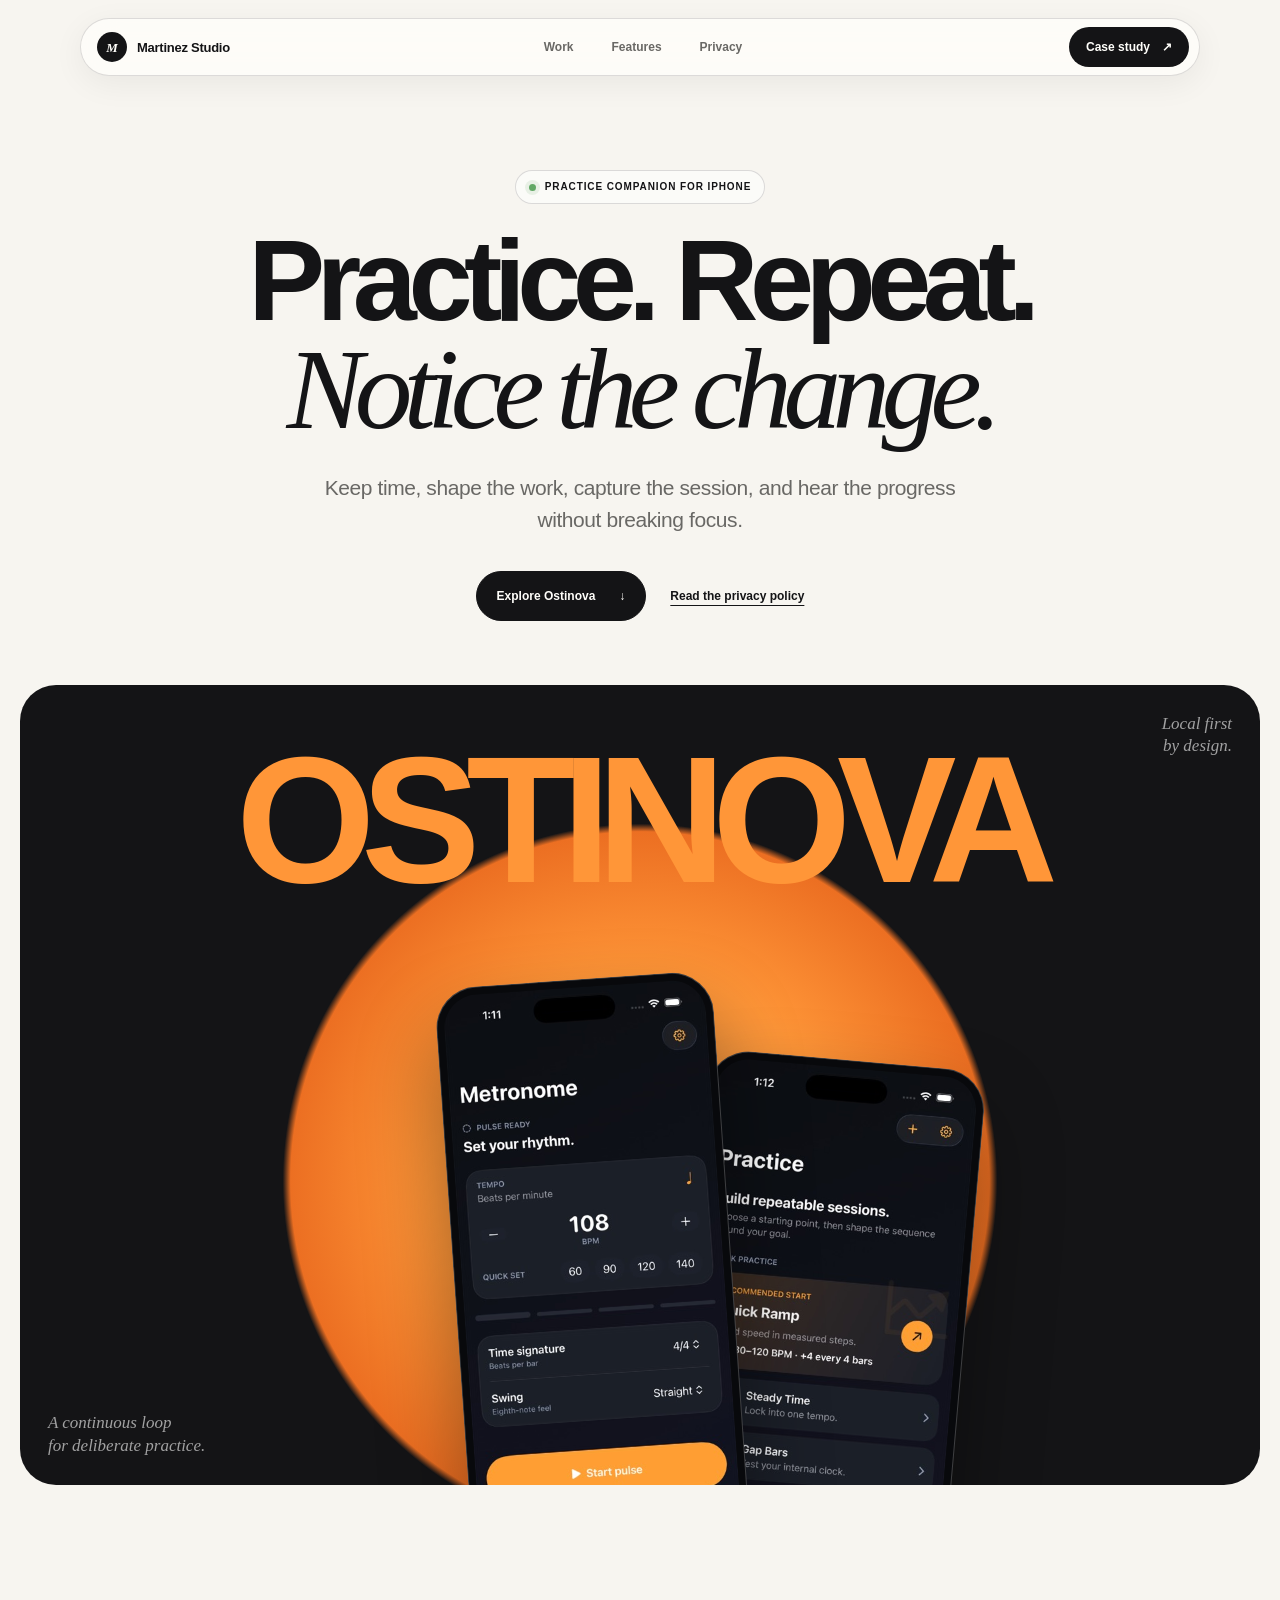
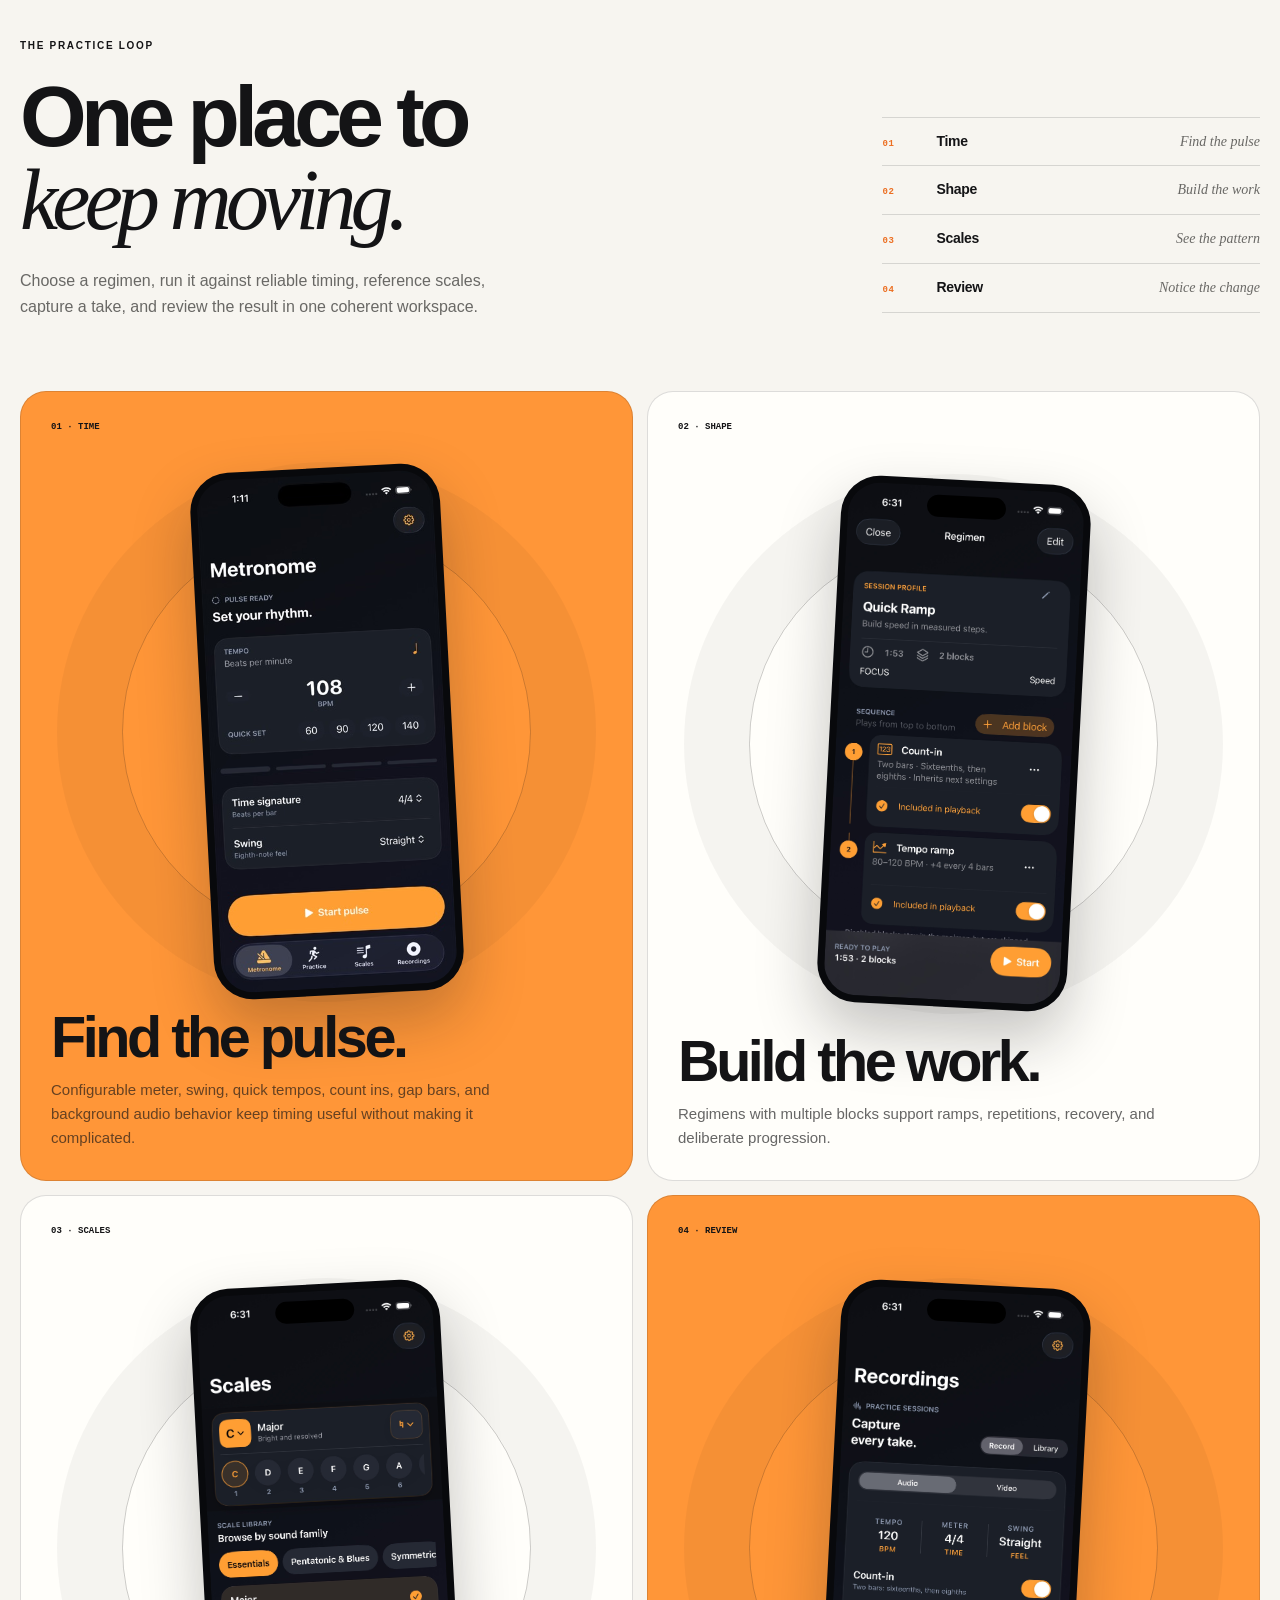
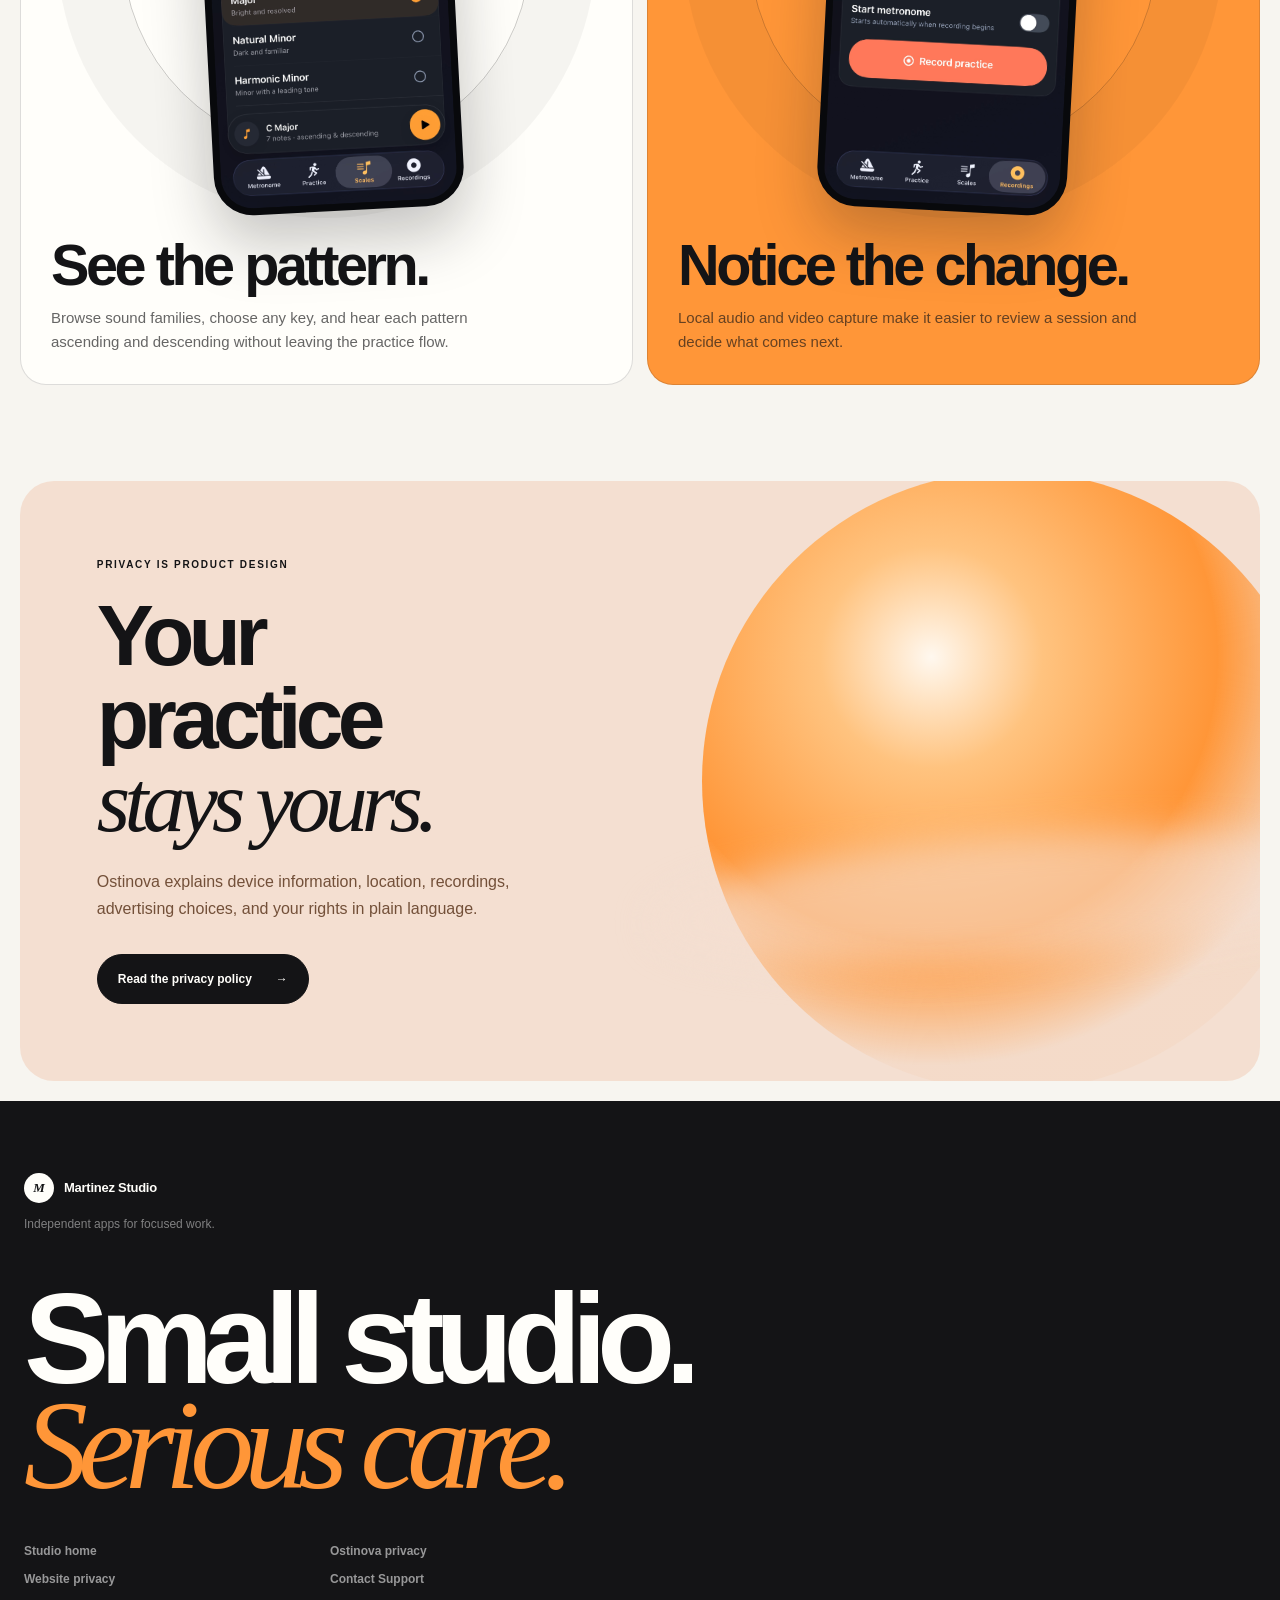
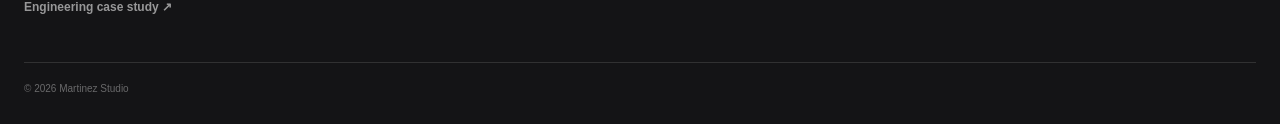
==== commit a0b277d0: "Refine Ostinova feature headings" ====
--- a/apps/ostinova/index.html
+++ b/apps/ostinova/index.html
@@ -40,8 +40,8 @@
         <ol class="feature-index" aria-label="Ostinova practice loop">
           <li><span class="feature-index-number">01</span><span class="feature-index-name">Time</span><span class="feature-index-note">Find the pulse</span></li>
           <li><span class="feature-index-number">02</span><span class="feature-index-name">Shape</span><span class="feature-index-note">Build the work</span></li>
-          <li><span class="feature-index-number">03</span><span class="feature-index-name">Scales</span><span class="feature-index-note">Practice the pattern</span></li>
-          <li><span class="feature-index-number">04</span><span class="feature-index-name">Review</span><span class="feature-index-note">Hear the change</span></li>
+          <li><span class="feature-index-number">03</span><span class="feature-index-name">Scales</span><span class="feature-index-note">See the pattern</span></li>
+          <li><span class="feature-index-number">04</span><span class="feature-index-name">Review</span><span class="feature-index-note">Notice the change</span></li>
         </ol>
       </div>
       <div class="feature-grid">
@@ -60,13 +60,13 @@
         <article class="feature-card card-peach reveal">
           <span class="card-number">03 · SCALES</span>
           <div class="feature-visual"><div class="feature-device has-dynamic-island"><img src="../../assets/screenshots/ostinova-scales.jpeg" alt="Ostinova scale library and playback controls" loading="lazy"></div></div>
-          <h3>Practice the pattern.</h3>
+          <h3>See the pattern.</h3>
           <p>Browse sound families, choose any key, and hear each pattern ascending and descending without leaving the practice flow.</p>
         </article>
         <article class="feature-card card-orange reveal">
           <span class="card-number">04 · REVIEW</span>
           <div class="feature-visual"><div class="feature-device has-dynamic-island"><img src="../../assets/screenshots/ostinova-recordings.jpeg" alt="Ostinova practice recording controls" loading="lazy"></div></div>
-          <h3>Hear the change.</h3>
+          <h3>Notice the change.</h3>
           <p>Local audio and video capture make it easier to review a session and decide what comes next.</p>
         </article>
       </div>
--- a/styles.css
+++ b/styles.css
@@ -162,7 +162,11 @@
 .feature-device img { width: 100%; border-radius: 32px; }
 .feature-device.has-dynamic-island::after { content: ""; position: absolute; z-index: 3; top: calc(7px + 1.75%); left: 50%; width: 31.5%; aspect-ratio: 116 / 32; border-radius: 999px; background: #000; transform: translateX(-50%); pointer-events: none; }
 .feature-card:nth-child(even) .feature-device { transform: rotate(3deg); }
-.product-privacy { margin-bottom: 20px; }
+.product-privacy { position: relative; width: min(calc(100% - 40px), var(--max)); min-height: 590px; display: flex; align-items: center; margin: 0 auto 20px; overflow: hidden; border-radius: 34px; background: var(--peach); }
+.product-privacy .privacy-orb { position: absolute; right: -5%; width: min(620px, 58vw); aspect-ratio: 1; border-radius: 50%; background: radial-gradient(circle at 37% 30%, #fff8ef 0, #ffc37f 19%, var(--orange) 49%, rgba(255,150,56,.05) 70%); filter: blur(.2px); }
+.product-privacy .privacy-orb::after { content: ""; position: absolute; left: -8%; right: -8%; bottom: 21%; height: 20%; border-radius: 50%; background: rgba(244,223,209,.58); filter: blur(18px); transform: rotate(-4deg); }
+.product-privacy .privacy-copy { position: relative; z-index: 2; width: min(610px, 56%); padding: clamp(38px, 6vw, 82px); }
+.product-privacy .privacy-copy > p:not(.eyebrow) { max-width: 460px; margin: 25px 0 32px; color: #735039; font-size: 16px; line-height: 1.65; }
 
 .content-page { width: min(760px, calc(100% - 44px)); margin: 0 auto; padding: 150px 0 100px; }
 .content-page h1 { font-size: clamp(54px, 8vw, 96px); }
@@ -269,6 +273,9 @@
   .app-visual { min-height: 530px; }
   .app-visual > img { width: min(235px, 62%); }
   .studio-privacy { padding: 78px 0; }
+  .product-privacy { width: calc(100% - 24px); min-height: 620px; align-items: flex-end; border-radius: 24px; }
+  .product-privacy .privacy-orb { top: -7%; right: -23%; width: 110vw; }
+  .product-privacy .privacy-copy { width: 100%; padding: 32px 25px 38px; }
   footer { grid-template-columns: 1fr; padding-top: 60px; }
   .footer-statement { margin-top: 42px; }
   .footer-links { grid-template-columns: 1fr; margin-top: 38px; }
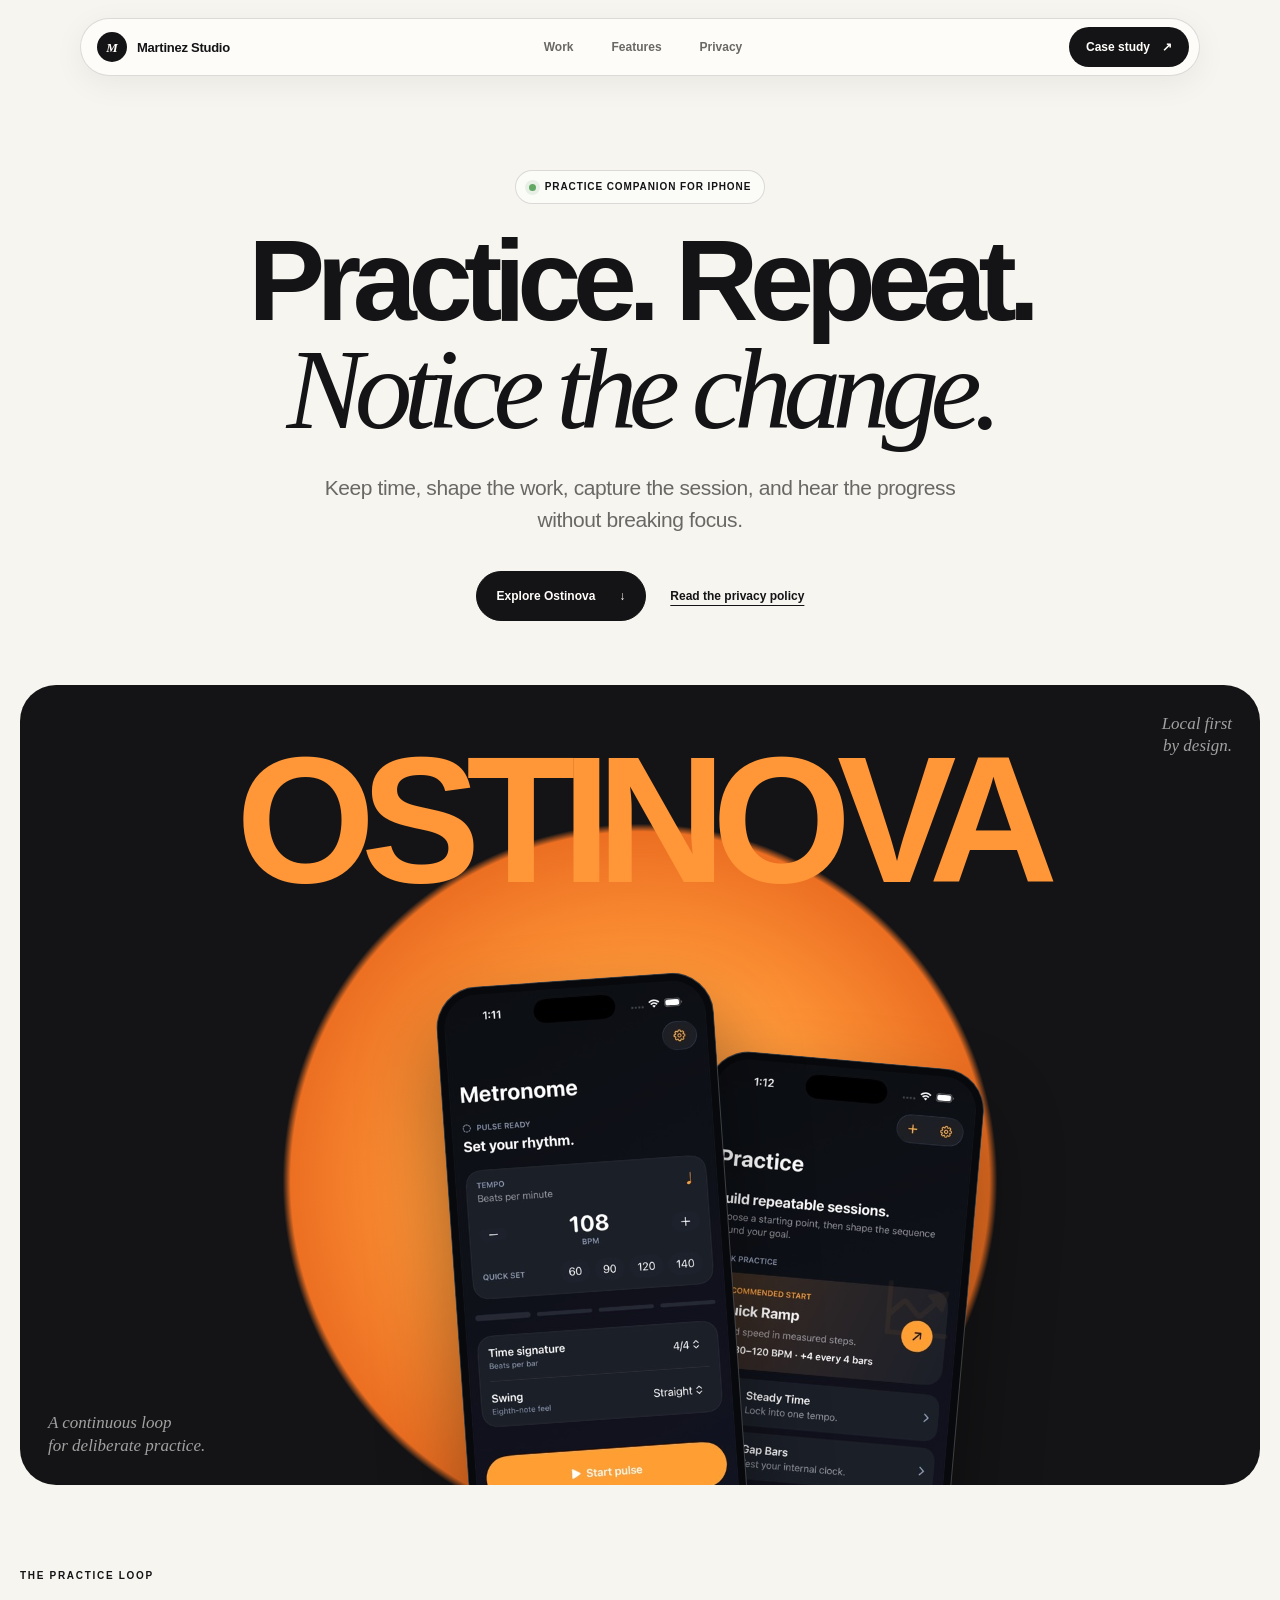
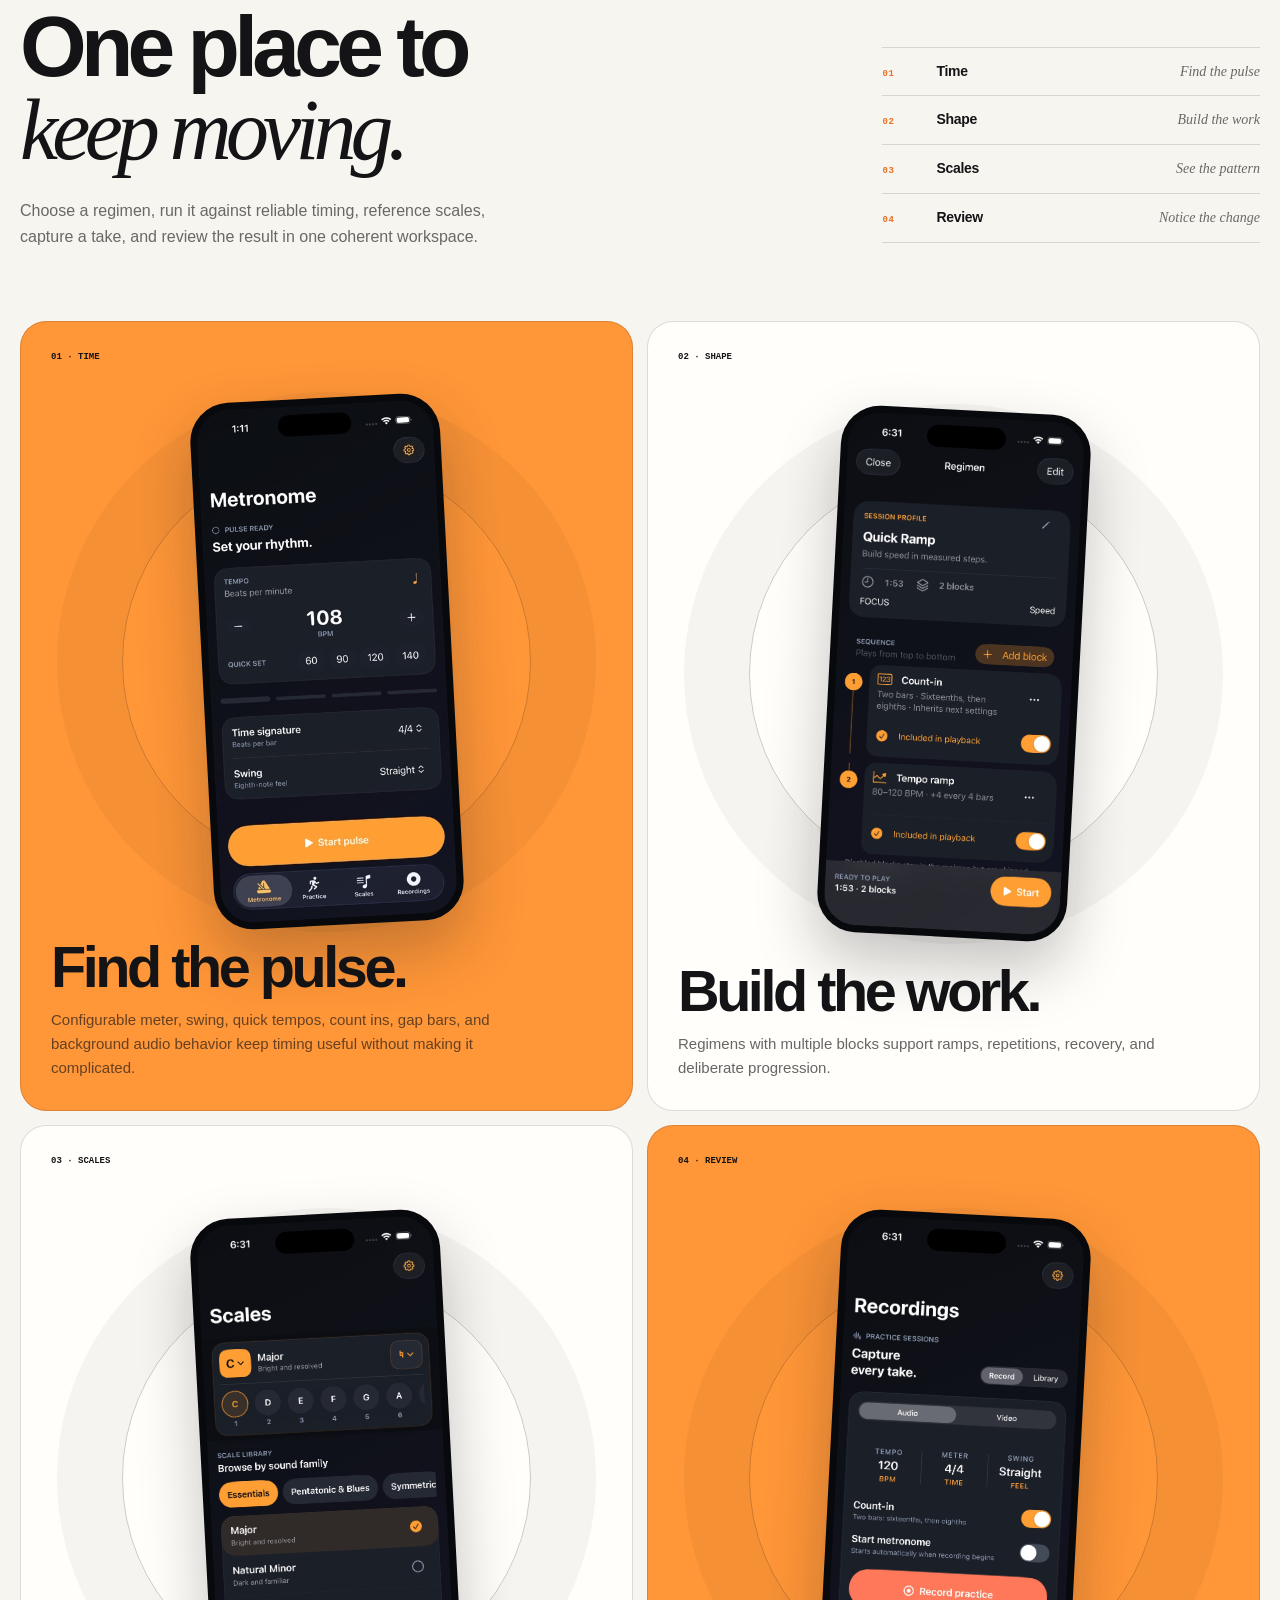
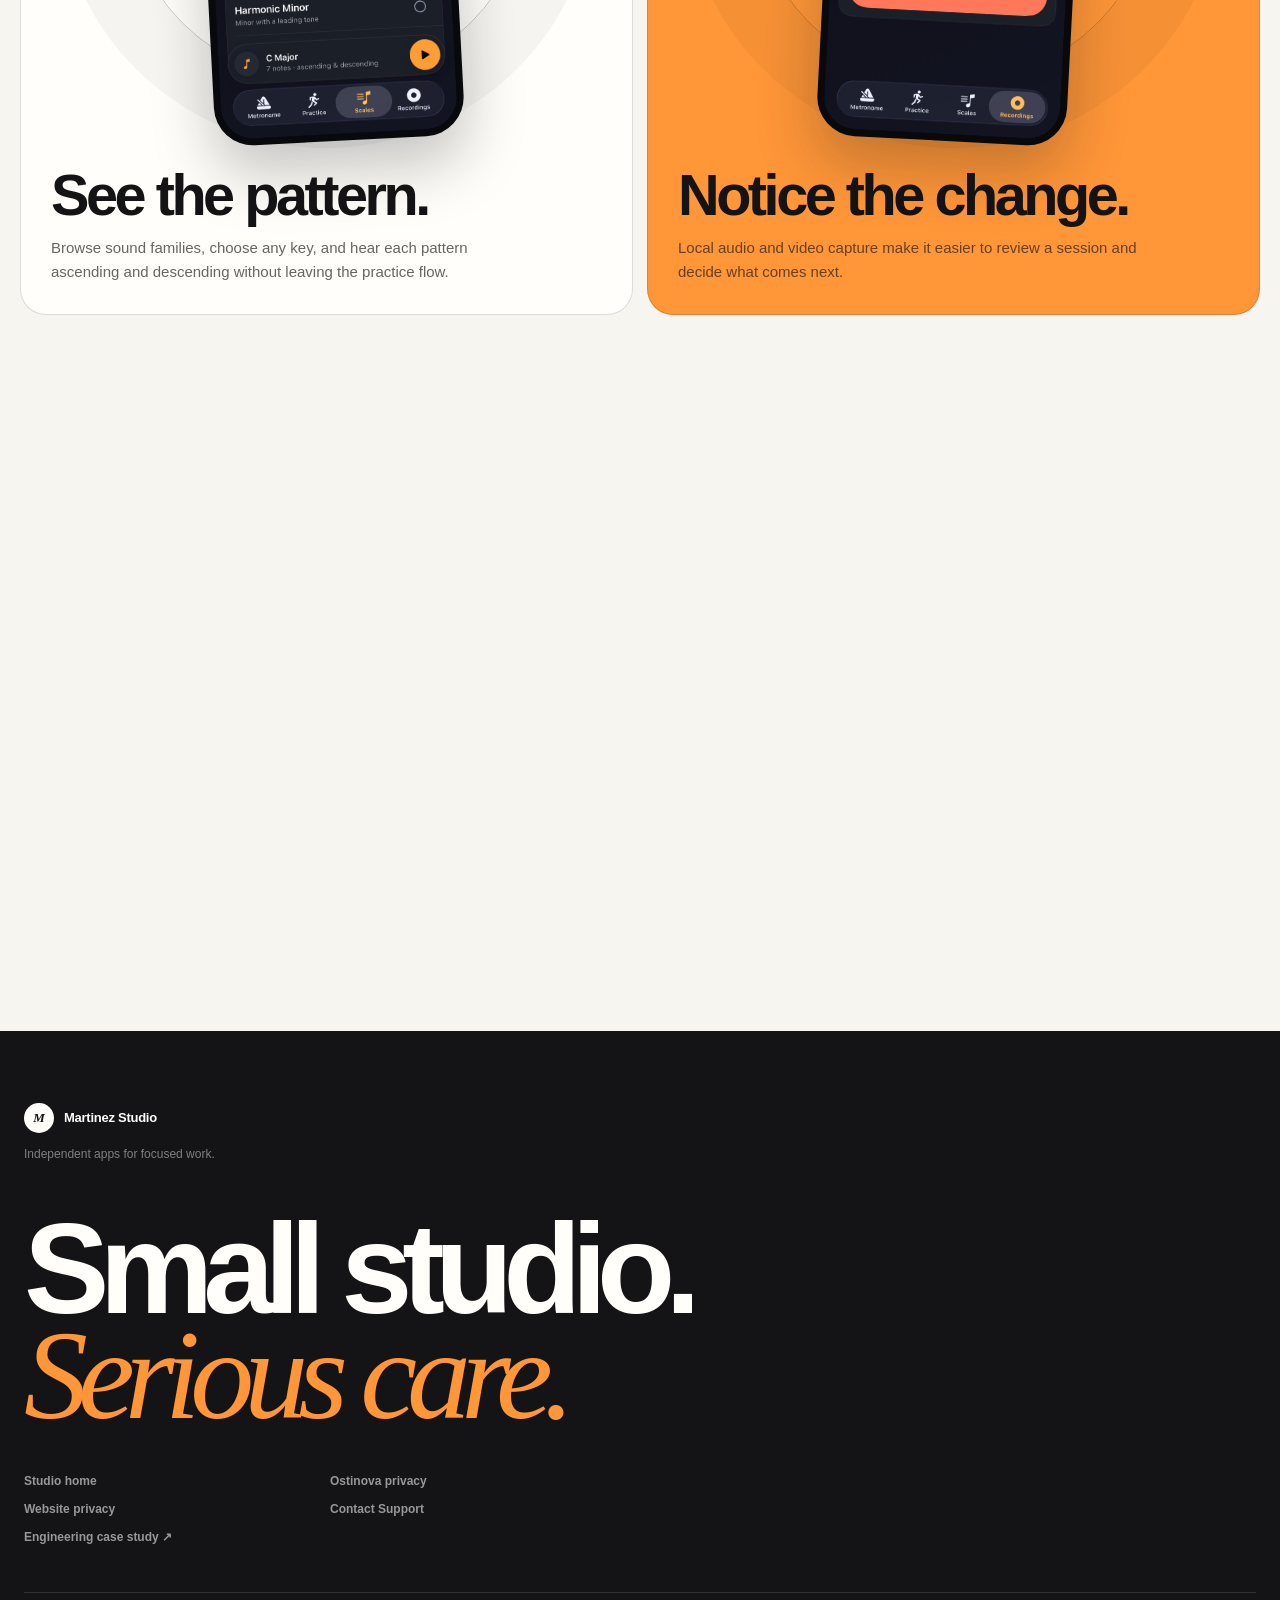
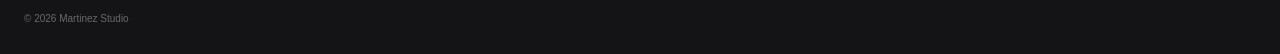
==== commit 3e041863: "Refresh the Ostinova navigation script" ====
--- a/apps/ostinova/index.html
+++ b/apps/ostinova/index.html
@@ -8,7 +8,7 @@
   <title>Ostinova | Martinez Studio</title>
   <link rel="icon" href="../../favicon.svg" type="image/svg+xml">
   <link rel="stylesheet" href="../../styles.css">
-  <script src="../../script.js" defer></script>
+  <script src="../../script.js?v=20260907" defer></script>
 </head>
 <body class="product-page">
   <a class="skip-link" href="#main">Skip to content</a>
--- a/styles.css
+++ b/styles.css
@@ -24,8 +24,9 @@
 .skip-link { position: fixed; left: 16px; top: 12px; z-index: 100; padding: 10px 14px; background: var(--ink); color: var(--white); transform: translateY(-160%); }
 .skip-link:focus { transform: translateY(0); }
 
-.site-header { position: fixed; z-index: 30; top: 18px; left: 50%; width: min(calc(100% - 40px), 1120px); min-height: 58px; display: grid; grid-template-columns: 1fr auto 1fr; align-items: center; padding: 8px 10px 8px 16px; border: 1px solid var(--line); border-radius: 999px; background: rgba(255,254,250,.78); box-shadow: 0 8px 32px rgba(20,20,22,.06); backdrop-filter: blur(18px); transform: translateX(-50%); transition: background .25s, box-shadow .25s; }
+.site-header { position: fixed; z-index: 30; top: 18px; left: 50%; width: min(calc(100% - 40px), 1120px); min-height: 58px; display: grid; grid-template-columns: 1fr auto 1fr; align-items: center; padding: 8px 10px 8px 16px; overflow: hidden; border: 1px solid var(--line); border-radius: 999px; background: rgba(255,254,250,.78); box-shadow: 0 8px 32px rgba(20,20,22,.06); backdrop-filter: blur(18px); transform: translateX(-50%); transition: width .42s var(--ease), min-height .42s var(--ease), padding .42s var(--ease), background .25s, box-shadow .25s; }
 .site-header.is-scrolled { background: rgba(255,254,250,.94); box-shadow: 0 12px 38px rgba(20,20,22,.1); }
+.site-header .wordmark > span:last-child, .site-header nav, .site-header .nav-cta { transition: opacity .18s ease, transform .3s var(--ease); }
 .wordmark { display: inline-flex; align-items: center; gap: 10px; width: max-content; color: var(--ink); font-size: 13px; font-weight: 760; letter-spacing: -.02em; text-decoration: none; }
 .wordmark-glyph { width: 30px; height: 30px; display: grid; place-items: center; border-radius: 50%; background: var(--ink); color: var(--white); font: italic 700 13px/1 Georgia, serif; }
 nav { display: flex; align-items: center; gap: clamp(20px, 3vw, 38px); }
@@ -110,14 +111,14 @@
 .card-mint { background: var(--mint); }.card-lilac { background: var(--lilac); }.card-peach { background: var(--peach); }
 
 .studio-privacy { width: min(calc(100% - 40px), var(--max)); display: grid; grid-template-columns: minmax(0, .9fr) minmax(360px, 1.1fr); gap: clamp(60px, 10vw, 150px); margin: 0 auto 20px; padding: clamp(90px, 10vw, 140px) 0; border-top: 1px solid var(--ink); border-bottom: 1px solid var(--ink); }
-.studio-privacy-heading .eyebrow { color: var(--orange-deep); }
+.studio-privacy-heading .eyebrow { color: var(--orange); }
 .studio-privacy-heading h2 { font-size: clamp(48px, 6vw, 80px); }
-.studio-privacy-heading h2 em { color: var(--orange-deep); }
+.studio-privacy-heading h2 em { color: var(--orange); }
 .studio-privacy-detail { align-self: end; }
 .studio-privacy-copy { max-width: 570px; margin: 0 0 42px; color: var(--muted); font-size: 17px; line-height: 1.7; }
 .privacy-promises { margin: 0 0 38px; padding: 0; border-top: 1px solid var(--line); list-style: none; }
 .privacy-promises li { display: grid; grid-template-columns: 46px 1fr; gap: 18px; align-items: baseline; padding: 17px 0; border-bottom: 1px solid var(--line); }
-.privacy-promises span { color: var(--orange-deep); font: 750 10px/1.4 ui-monospace, SFMono-Regular, Consolas, monospace; letter-spacing: .1em; }
+.privacy-promises span { color: var(--orange); font: 750 10px/1.4 ui-monospace, SFMono-Regular, Consolas, monospace; letter-spacing: .1em; }
 .privacy-promises strong { font-size: 15px; letter-spacing: -.015em; }
 
 footer { display: grid; grid-template-columns: 1fr 1fr; column-gap: 80px; row-gap: 0; padding: 72px max(24px, calc((100% - var(--max)) / 2)) 30px; background: var(--ink); color: var(--white); }
@@ -132,7 +133,7 @@
 .footer-links a:hover { color: var(--white); }
 .copyright { grid-column: 1 / -1; margin: 48px 0 0; padding-top: 20px; border-top: 1px solid rgba(255,255,255,.12); color: rgba(255,255,255,.36); font-size: 10px; }
 
-.product-hero { width: min(calc(100% - 40px), var(--max)); margin: 0 auto; padding: 170px 0 70px; text-align: center; }
+.product-hero { width: min(calc(100% - 40px), var(--max)); margin: 0 auto; padding: 170px 0 0; text-align: center; }
 .product-hero .hero-copy { margin-bottom: 64px; }
 .product-hero h1 { font-size: clamp(62px, 9vw, 122px); }
 .product-canvas { position: relative; min-height: clamp(600px, 66vw, 800px); overflow: hidden; border-radius: 36px; background: radial-gradient(circle at 50% 62%, #ffab53 0, var(--orange) 26%, var(--orange-deep) 44%, #141416 45%); }
@@ -297,6 +298,14 @@
   .support-email { margin-bottom: 30px; font-size: clamp(25px, 8.5vw, 38px); }
 }
 
+.site-header.is-minimized:not(.is-hover-expanded):not(:focus-within) { width: 54px; min-height: 54px; grid-template-columns: 30px 0 0; padding: 11px; }
+.site-header.is-minimized:not(.is-hover-expanded):not(:focus-within) .wordmark { gap: 0; }
+.site-header.is-minimized:not(.is-hover-expanded):not(:focus-within) .wordmark > span:last-child,
+.site-header.is-minimized:not(.is-hover-expanded):not(:focus-within) nav,
+.site-header.is-minimized:not(.is-hover-expanded):not(:focus-within) .nav-cta { opacity: 0; pointer-events: none; transform: translateY(-5px) scale(.96); }
+.site-header.is-minimized:not(.is-hover-expanded):not(:focus-within) nav,
+.site-header.is-minimized:not(.is-hover-expanded):not(:focus-within) .nav-cta { height: 0; min-height: 0; overflow: hidden; }
+
 @media (prefers-reduced-motion: reduce) {
   html { scroll-behavior: auto; }
   *, *::before, *::after { animation: none !important; transition: none !important; }
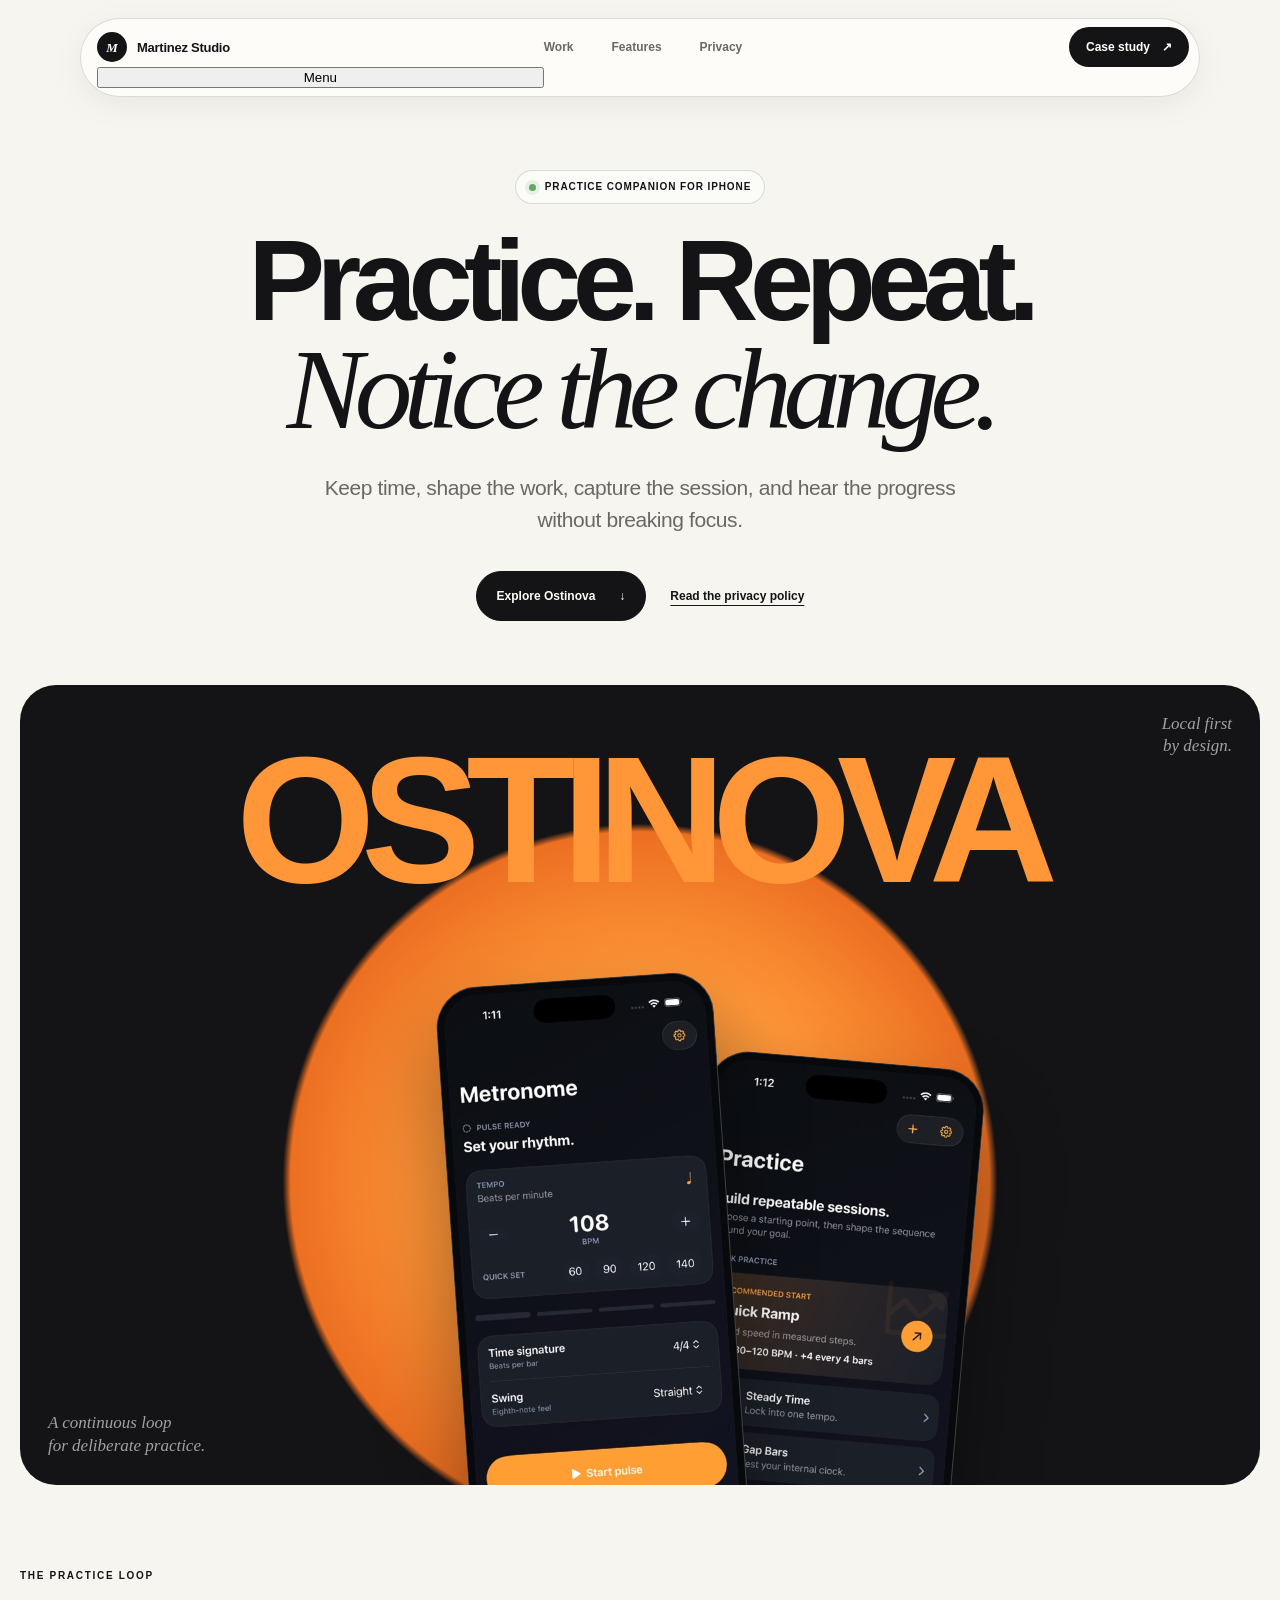
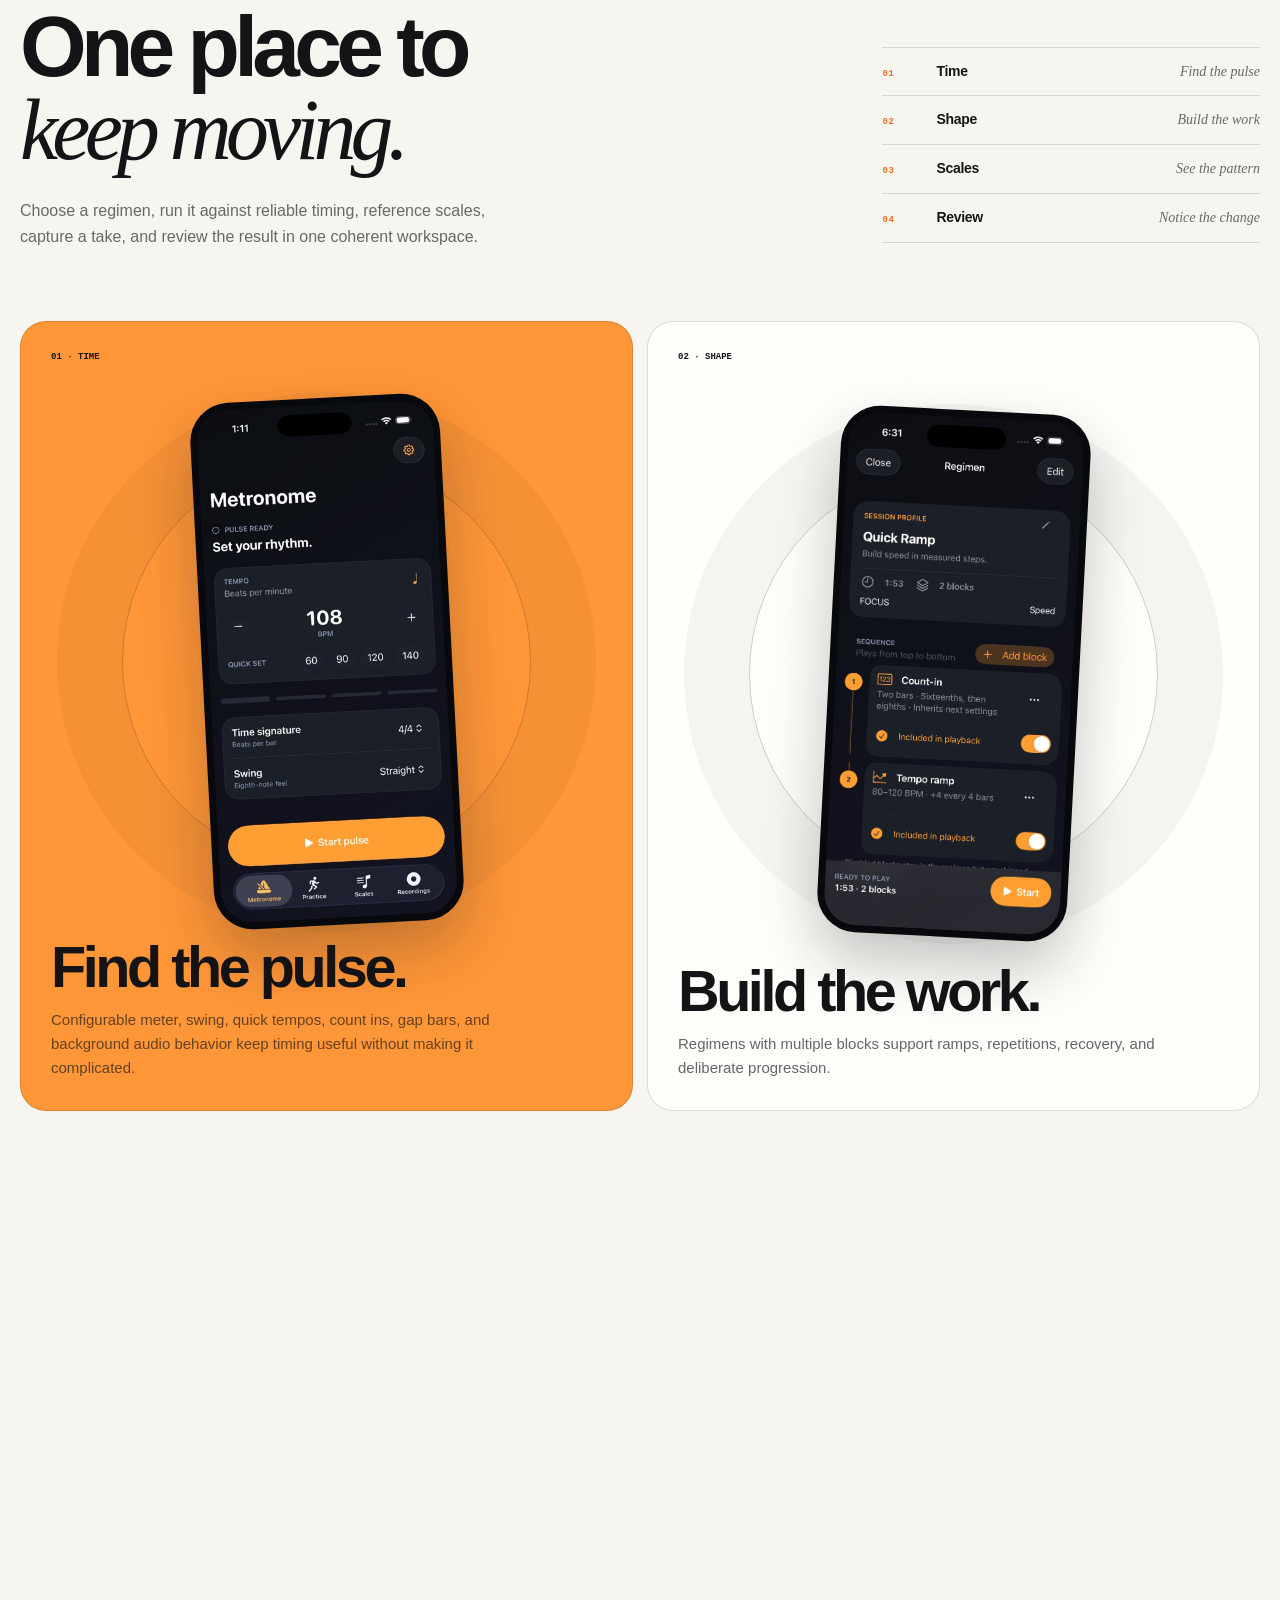
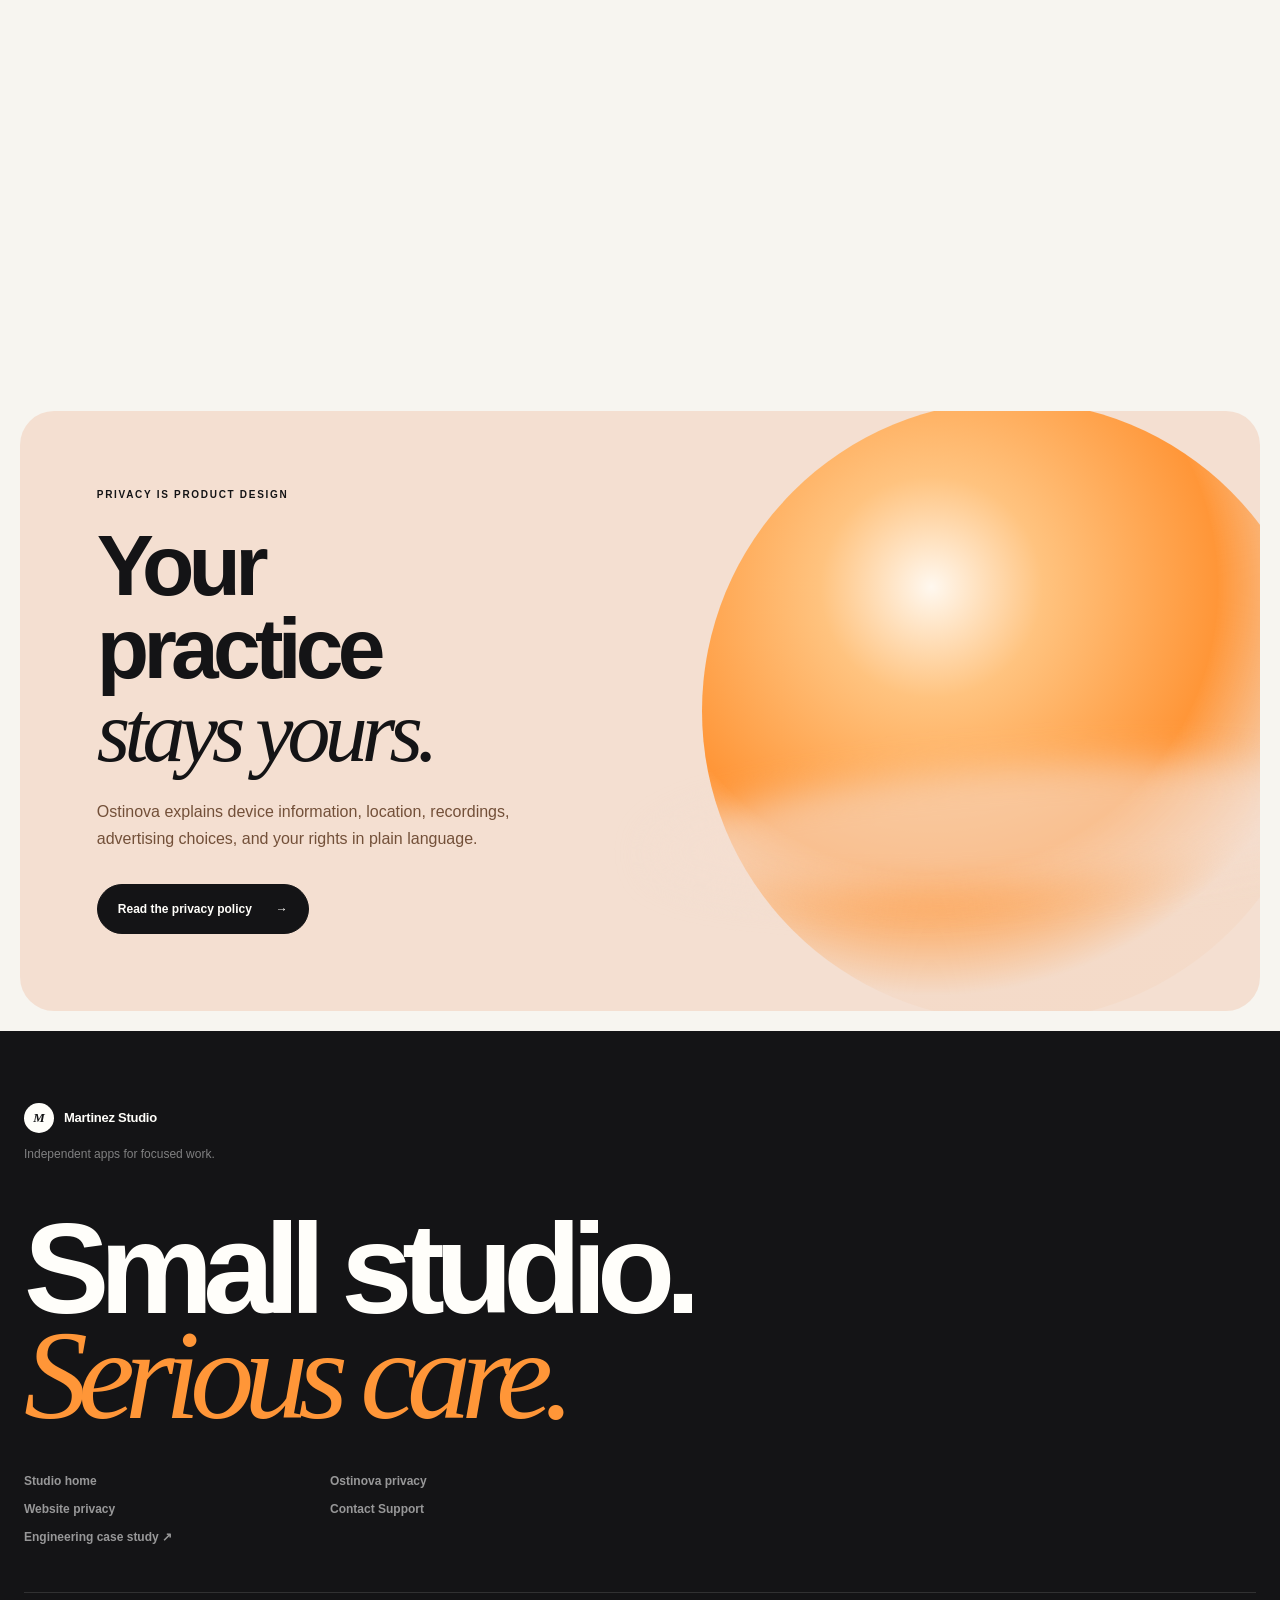
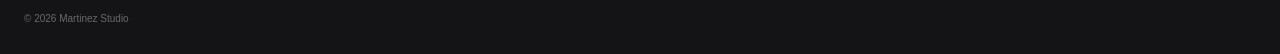
==== commit ee124218: "Refresh Ostinova navigation assets" ====
--- a/apps/ostinova/index.html
+++ b/apps/ostinova/index.html
@@ -7,8 +7,8 @@
   <meta name="theme-color" content="#f7f5f0">
   <title>Ostinova | Martinez Studio</title>
   <link rel="icon" href="../../favicon.svg" type="image/svg+xml">
-  <link rel="stylesheet" href="../../styles.css">
-  <script src="../../script.js?v=20260907" defer></script>
+  <link rel="stylesheet" href="../../styles.css?v=20260907-2">
+  <script src="../../script.js?v=20260907-2" defer></script>
 </head>
 <body class="product-page">
   <a class="skip-link" href="#main">Skip to content</a>
--- a/styles.css
+++ b/styles.css
@@ -24,8 +24,9 @@
 .skip-link { position: fixed; left: 16px; top: 12px; z-index: 100; padding: 10px 14px; background: var(--ink); color: var(--white); transform: translateY(-160%); }
 .skip-link:focus { transform: translateY(0); }
 
-.site-header { position: fixed; z-index: 30; top: 18px; left: 50%; width: min(calc(100% - 40px), 1120px); min-height: 58px; display: grid; grid-template-columns: 1fr auto 1fr; align-items: center; padding: 8px 10px 8px 16px; overflow: hidden; border: 1px solid var(--line); border-radius: 999px; background: rgba(255,254,250,.78); box-shadow: 0 8px 32px rgba(20,20,22,.06); backdrop-filter: blur(18px); transform: translateX(-50%); transition: width .42s var(--ease), min-height .42s var(--ease), padding .42s var(--ease), background .25s, box-shadow .25s; }
+.site-header { position: fixed; z-index: 30; top: 18px; left: 50%; width: min(calc(100% - 40px), 1120px); min-height: 58px; display: grid; grid-template-columns: 1fr auto 1fr; align-items: center; padding: 8px 10px 8px 16px; overflow: hidden; border: 1px solid var(--line); border-radius: 999px; background: rgba(255,254,250,.78); box-shadow: 0 8px 32px rgba(20,20,22,.06); backdrop-filter: blur(18px); transform: translateX(-50%); transition: width .42s var(--ease), min-height .42s var(--ease), padding .42s var(--ease), background .25s, border-color .25s, box-shadow .25s; }
 .site-header.is-scrolled { background: rgba(255,254,250,.94); box-shadow: 0 12px 38px rgba(20,20,22,.1); }
+.site-header::after { content: ""; position: absolute; right: 15px; width: 7px; height: 7px; border-radius: 50%; background: var(--orange); box-shadow: 0 0 0 4px rgba(255,151,55,.15); opacity: 0; transform: scale(.5); transition: opacity .18s ease, transform .3s var(--ease); }
 .site-header .wordmark > span:last-child, .site-header nav, .site-header .nav-cta { transition: opacity .18s ease, transform .3s var(--ease); }
 .wordmark { display: inline-flex; align-items: center; gap: 10px; width: max-content; color: var(--ink); font-size: 13px; font-weight: 760; letter-spacing: -.02em; text-decoration: none; }
 .wordmark-glyph { width: 30px; height: 30px; display: grid; place-items: center; border-radius: 50%; background: var(--ink); color: var(--white); font: italic 700 13px/1 Georgia, serif; }
@@ -298,9 +299,11 @@
   .support-email { margin-bottom: 30px; font-size: clamp(25px, 8.5vw, 38px); }
 }
 
-.site-header.is-minimized:not(.is-hover-expanded):not(:focus-within) { width: 54px; min-height: 54px; grid-template-columns: 30px 0 0; padding: 11px; }
-.site-header.is-minimized:not(.is-hover-expanded):not(:focus-within) .wordmark { gap: 0; }
-.site-header.is-minimized:not(.is-hover-expanded):not(:focus-within) .wordmark > span:last-child,
+.site-header.is-minimized:not(.is-hover-expanded):not(:focus-within) { width: 184px; min-height: 50px; grid-template-columns: 1fr 0 0; padding: 9px 34px 9px 9px; border-color: rgba(255,255,255,.12); background: rgba(20,20,22,.94); box-shadow: 0 12px 36px rgba(20,20,22,.22); }
+.site-header.is-minimized:not(.is-hover-expanded):not(:focus-within)::after { opacity: 1; transform: scale(1); }
+.site-header.is-minimized:not(.is-hover-expanded):not(:focus-within) .wordmark { gap: 9px; color: var(--white); }
+.site-header.is-minimized:not(.is-hover-expanded):not(:focus-within) .wordmark-glyph { background: var(--white); color: var(--ink); }
+.site-header.is-minimized:not(.is-hover-expanded):not(:focus-within) .wordmark > span:last-child { display: inline; opacity: 1; transform: none; }
 .site-header.is-minimized:not(.is-hover-expanded):not(:focus-within) nav,
 .site-header.is-minimized:not(.is-hover-expanded):not(:focus-within) .nav-cta { opacity: 0; pointer-events: none; transform: translateY(-5px) scale(.96); }
 .site-header.is-minimized:not(.is-hover-expanded):not(:focus-within) nav,
